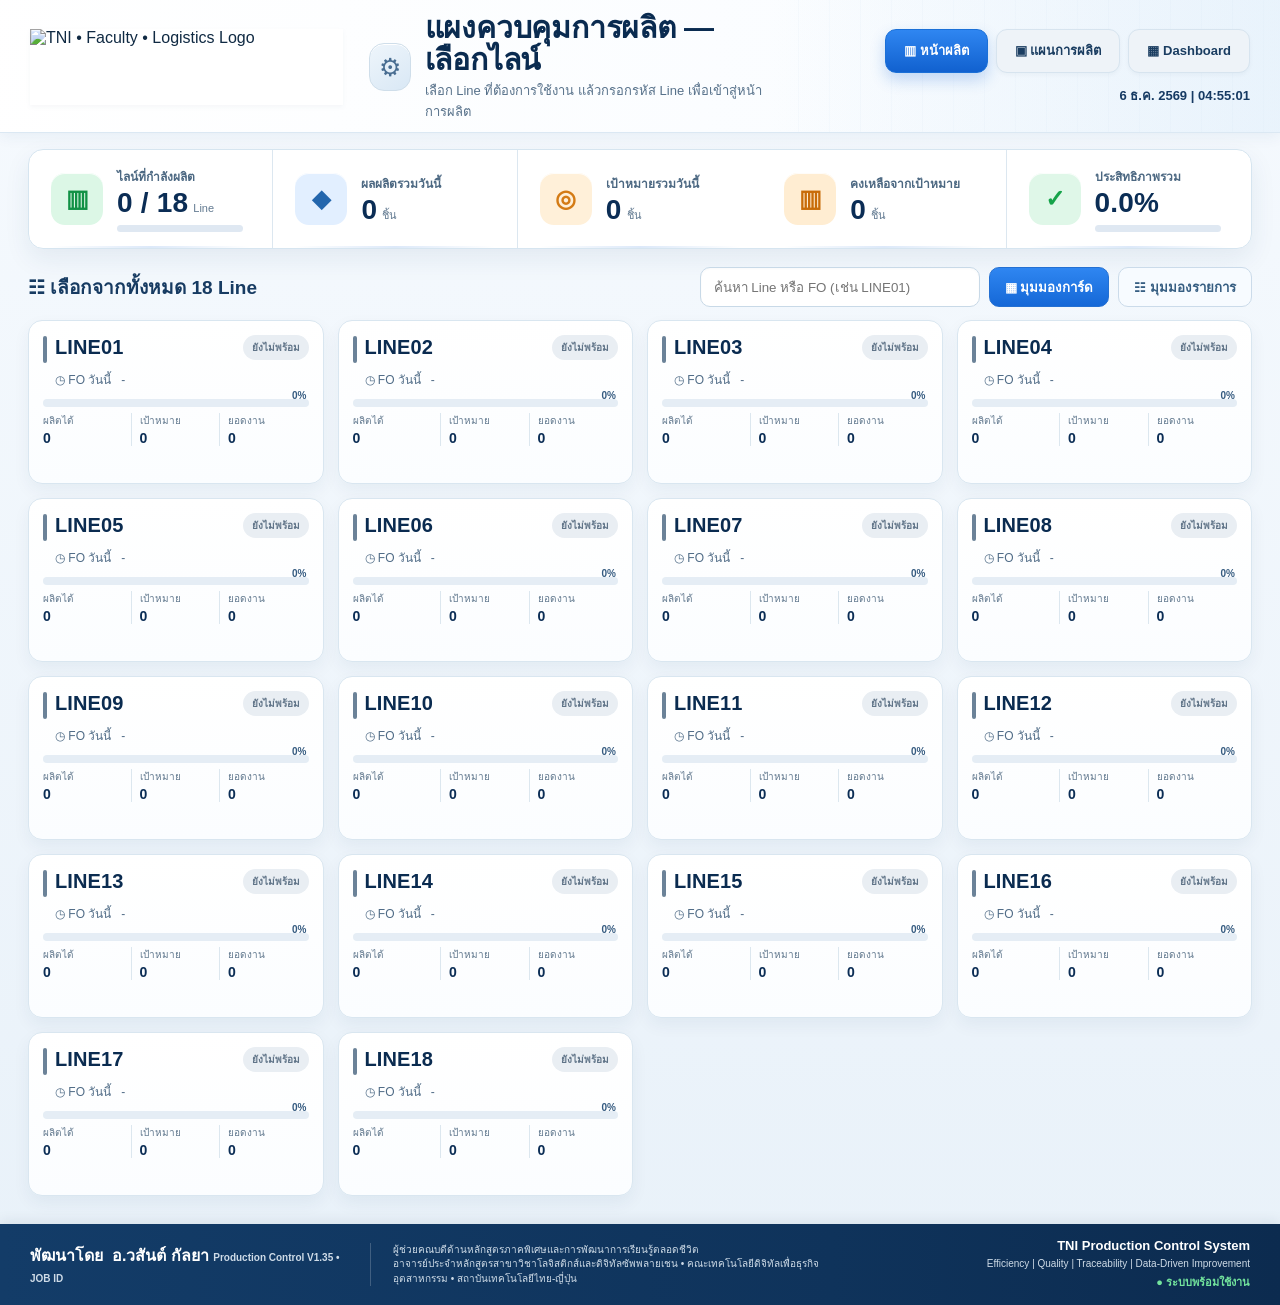
==== index.html @ d3311f85 "Restore full V1.35 and support all Excel formats with master-source logs" ====
<!doctype html>
<html lang="th">
<head>
<meta charset="utf-8">
<meta name="viewport" content="width=device-width,initial-scale=1">
<title>Production Control V1.35 — JOB ID</title>
<style>
:root{
  --bg:#f4f7fb; --card:#fff; --line:#dfe7f1; --text:#162033; --muted:#64748b;
  --blue:#2563eb; --blue2:#eff6ff; --green:#15803d; --green2:#f0fdf4;
  --orange:#c2410c; --orange2:#fff7ed; --red:#dc2626; --break:#fff8ee;
}
*{box-sizing:border-box}
body{margin:0;font-family:Arial,"Noto Sans Thai",sans-serif;background:var(--bg);color:var(--text)}
.topbar{background:#0f172a;color:#fff;padding:14px 22px;display:flex;justify-content:space-between;align-items:center;gap:12px}
.topbar h1{margin:0;font-size:20px}
.demo{font-size:12px;background:#7c2d12;padding:6px 10px;border-radius:999px}
.wrap{max-width:1180px;margin:auto;padding:14px}
.card{background:var(--card);border:1px solid var(--line);border-radius:12px;box-shadow:0 4px 18px rgba(15,23,42,.05);padding:12px;margin-bottom:12px}
.grid{display:grid;grid-template-columns:repeat(5,minmax(130px,1fr));gap:10px 12px}
.field label{display:block;font-size:11px;color:var(--muted);margin-bottom:4px;font-weight:700}
.field input,.field select{width:100%;height:38px;border:1px solid #d7dfeb;border-radius:8px;padding:0 10px;font-size:13px;background:#fff;color:#172033}
.actions{display:flex;gap:8px;align-items:end}
button{border:0;border-radius:8px;padding:10px 14px;font-weight:700;cursor:pointer}
.primary{background:var(--blue);color:#fff}
.secondary{background:#e2e8f0;color:#334155}
.kpis{display:grid;grid-template-columns:repeat(6,1fr);gap:10px}
.kpi{border:1px solid var(--line);border-radius:10px;padding:12px;background:#f8fafc;text-align:center}
.kpi span{display:block;color:var(--muted);font-size:12px}
.kpi b{display:block;font-size:23px;margin-top:5px}
.kpi.finish{background:var(--green2);border-color:#bbf7d0}
.plan-head{display:flex;justify-content:space-between;gap:10px;align-items:center;margin-bottom:10px}
.plan-head h2{margin:0;font-size:17px}
.daybar{display:flex;flex-wrap:wrap;gap:8px;align-items:center;background:#f8fafc;border:1px solid var(--line);border-radius:10px;padding:10px;margin:12px 0 6px}
.daybar strong{min-width:120px}
.ot-group{display:flex;gap:6px;flex-wrap:wrap}
.ot-btn{padding:7px 10px;border:1px solid #cbd5e1;background:white;color:#334155}
.ot-btn.active{background:var(--blue);color:#fff;border-color:var(--blue)}
.day-summary{margin-left:auto;color:#334155;font-size:12px}
.tablewrap{overflow:auto;border:1px solid var(--line);border-radius:10px}
table{width:100%;border-collapse:collapse;min-width:1050px}
th,td{padding:8px 9px;border-bottom:1px solid var(--line);font-size:12px;text-align:center;white-space:nowrap}
th{background:#f8fafc;position:sticky;top:0;z-index:2}
tr.break{background:var(--break);color:#a64b00}
tr.ot.off{opacity:.38}
td.diff.neg{color:var(--red);font-weight:700}
td.date{font-weight:700;color:#1d4ed8}
td.problem{min-width:110px}
.complete{margin-top:12px;padding:12px;border:1px solid #bbf7d0;background:var(--green2);border-radius:10px;font-weight:700;color:#166534}
.note{font-size:12px;color:var(--muted);margin-top:8px}
@media(max-width:1000px){
 .grid{grid-template-columns:repeat(2,1fr)}
 .kpis{grid-template-columns:repeat(2,1fr)}
}
@media(max-width:600px){
 .grid,.kpis{grid-template-columns:1fr}
}

.line-login-screen{
  min-height:100vh;
  display:flex;
  align-items:center;
  justify-content:center;
  padding:24px;
  background:#eef3f9;
}
.line-login-card{
  width:min(460px,100%);
  background:#fff;
  border:1px solid #dfe7f1;
  border-radius:18px;
  box-shadow:0 16px 40px rgba(15,23,42,.10);
  padding:28px;
}
.line-login-card h1{
  margin:0 0 6px;
  font-size:24px;
}
.line-login-card p{
  margin:0 0 20px;
  color:#64748b;
  font-size:13px;
}
.line-login-card label{
  display:block;
  font-size:13px;
  font-weight:800;
  margin-bottom:6px;
}
.line-login-card input{
  width:100%;
  height:52px;
  border:1px solid #cbd5e1;
  border-radius:10px;
  padding:0 14px;
  font-size:18px;
  text-transform:uppercase;
}
.line-login-actions{
  display:flex;
  gap:8px;
  margin-top:14px;
}
.line-error{
  color:#b91c1c;
  font-size:12px;
  min-height:18px;
  margin-top:8px;
}
.line-badge{
  background:#1d4ed8;
  color:#fff;
  font-weight:800;
  border-radius:999px;
  padding:6px 10px;
  font-size:12px;
}
.logout-btn{
  background:#e2e8f0;
  color:#334155;
  padding:7px 10px;
}
.app-hidden{display:none!important}

.line-overview-screen{
  min-height:100vh;
  background:#eef3f9;
  padding:0;
}
.line-overview-header{
  height:64px;
  background:#fff;
  border-bottom:1px solid #dfe7f1;
  display:flex;
  align-items:center;
  justify-content:space-between;
  padding:0 24px;
  position:sticky;
  top:0;
  z-index:10;
}
.line-overview-header h1{
  font-size:20px;
  margin:0;
}
.line-overview-header .sub{
  color:#64748b;
  font-size:12px;
}
.line-overview-wrap{
  max-width:1500px;
  margin:auto;
  padding:24px;
}
.line-grid{
  display:grid;
  grid-template-columns:repeat(6,minmax(180px,1fr));
  gap:18px;
}
.line-card{
  background:#fff;
  border:1px solid #dfe7f1;
  border-radius:16px;
  padding:18px;
  min-height:160px;
  box-shadow:0 8px 22px rgba(15,23,42,.05);
  cursor:pointer;
  transition:.18s ease;
  position:relative;
}
.line-card:hover{
  transform:translateY(-3px);
  box-shadow:0 14px 28px rgba(15,23,42,.10);
  border-color:#93c5fd;
}
.line-card.selected{
  border-color:#2563eb;
  box-shadow:0 0 0 3px rgba(37,99,235,.12);
}
.line-card-head{
  display:flex;
  align-items:center;
  justify-content:space-between;
  gap:8px;
}
.line-card h3{
  margin:0;
  font-size:22px;
  letter-spacing:.3px;
}
.status-pill{
  padding:5px 9px;
  border-radius:999px;
  background:#f1f5f9;
  color:#64748b;
  font-size:11px;
  font-weight:700;
}
.line-card p{
  margin:16px 0 18px;
  color:#64748b;
  font-size:13px;
}
.line-progress{
  height:8px;
  border-radius:999px;
  background:#edf2f7;
  overflow:hidden;
}
.line-progress > span{
  display:block;
  height:100%;
  width:0%;
  background:#2563eb;
}
.line-card-foot{
  display:flex;
  justify-content:space-between;
  gap:12px;
  margin-top:12px;
  color:#475569;
  font-size:12px;
}
.line-select-note{
  margin:0 0 16px;
  color:#475569;
  font-size:13px;
}
.line-login-modal{
  position:fixed;
  inset:0;
  background:rgba(15,23,42,.45);
  display:flex;
  align-items:center;
  justify-content:center;
  padding:20px;
  z-index:50;
}
.line-login-modal.hidden{display:none!important}
.line-login-box{
  width:min(430px,100%);
  background:#fff;
  border-radius:18px;
  box-shadow:0 24px 60px rgba(15,23,42,.24);
  padding:24px;
}
.line-login-box h2{
  margin:0 0 6px;
  font-size:22px;
}
.line-login-box p{
  margin:0 0 16px;
  color:#64748b;
  font-size:13px;
}
.line-login-box input{
  width:100%;
  height:52px;
  border:1px solid #cbd5e1;
  border-radius:10px;
  padding:0 14px;
  font-size:18px;
  text-transform:uppercase;
}
.line-login-modal-actions{
  display:flex;
  gap:8px;
  margin-top:14px;
}
.line-login-modal-actions button{flex:1}
@media(max-width:1200px){
  .line-grid{grid-template-columns:repeat(3,1fr)}
}
@media(max-width:760px){
  .line-grid{grid-template-columns:repeat(2,1fr)}
}
@media(max-width:520px){
  .line-grid{grid-template-columns:1fr}
}


.main-nav{
  display:flex;gap:8px;align-items:center;margin-left:18px
}
.main-nav button{
  background:#e2e8f0;color:#334155;padding:8px 12px
}
.main-nav button.active{
  background:#2563eb;color:#fff
}
.planning-page{
  min-height:100vh;background:#eef3f9
}
.planning-header{
  height:64px;background:#fff;border-bottom:1px solid #dfe7f1;
  display:flex;align-items:center;justify-content:space-between;padding:0 24px;
  position:sticky;top:0;z-index:10
}
.planning-wrap{max-width:1500px;margin:auto;padding:24px}
.plan-card{
  background:#fff;border:1px solid #dfe7f1;border-radius:16px;
  box-shadow:0 8px 22px rgba(15,23,42,.05);padding:18px
}
.plan-toolbar{
  display:flex;justify-content:space-between;gap:10px;align-items:center;flex-wrap:wrap;margin-bottom:12px
}
.plan-table-wrap{overflow:auto;border:1px solid #dfe7f1;border-radius:12px}
.plan-table{width:100%;border-collapse:collapse;min-width:950px}
.plan-table th,.plan-table td{
  border-bottom:1px solid #e2e8f0;padding:9px 10px;font-size:12px;text-align:center
}
.plan-table th{background:#0f172a;color:#fff;position:sticky;top:0}
.plan-table td input{
  width:100%;height:34px;border:1px solid #cbd5e1;border-radius:7px;padding:0 8px;font-size:12px
}
.plan-table td input[readonly]{
  border-color:transparent;background:transparent;text-align:center
}
.plan-actions{
  display:flex;gap:5px;justify-content:center;align-items:center;flex-wrap:wrap
}
.plan-actions button{
  height:28px;border:0;border-radius:7px;padding:0 8px;font-size:11px;font-weight:800;cursor:pointer
}
.plan-actions .edit{background:#dbeafe;color:#1d4ed8}
.plan-actions .insert{background:#dcfce7;color:#166534}
.plan-actions .delete{background:#fee2e2;color:#b91c1c}
.plan-actions button:disabled{opacity:.35;cursor:not-allowed}

.planner-lock{
  display:inline-flex;align-items:center;gap:8px;background:#f8fafc;border:1px solid #dfe7f1;
  border-radius:999px;padding:6px 10px;font-size:12px;font-weight:700;color:#475569
}
.fo-select{
  width:100%;height:54px;border:1px solid #d7dfeb;border-radius:12px;padding:0 14px;font-size:16px;background:#fff
}
.readonly-field{background:#f8fafc!important;color:#475569}


.save-plan-btn{
  background:#15803d;color:#fff;
}
.edit-fo-btn{
  background:#f59e0b;color:#fff;
}
.locked-overlay-note{
  margin-top:10px;
  padding:10px 12px;
  border:1px solid #bbf7d0;
  background:#f0fdf4;
  color:#166534;
  border-radius:10px;
  font-size:12px;
  font-weight:700;
}
button:disabled{
  opacity:.45;
  cursor:not-allowed;
}

.production-input-card{
  background:#fff;border:1px solid #dfe7f1;border-radius:14px;padding:16px;margin-bottom:14px
}
.production-input-head{
  display:flex;justify-content:space-between;gap:10px;align-items:center;flex-wrap:wrap;margin-bottom:12px
}
.prod-status{
  padding:6px 10px;border-radius:999px;font-size:12px;font-weight:800;background:#f1f5f9;color:#475569
}
.prod-buttons{display:grid;grid-template-columns:repeat(3,1fr);gap:12px}
.prod-btn{min-height:78px;font-size:22px;font-weight:900;border-radius:12px;color:#fff}
.prod-ok{background:#16a34a}
.prod-repair{background:#eab308;color:#422006}
.prod-ng{background:#dc2626}
.prod-btn:disabled{opacity:.35;cursor:not-allowed}
.prod-stats{display:grid;grid-template-columns:repeat(9,1fr);gap:10px;margin-top:12px}
.prod-stat{border:1px solid #dfe7f1;border-radius:10px;padding:10px;text-align:center;background:#f8fafc}
.prod-stat span{display:block;font-size:11px;color:#64748b}
.prod-stat b{display:block;font-size:22px;margin-top:4px}
.flash-ok{outline:4px solid rgba(22,163,74,.18)}
.flash-repair{outline:4px solid rgba(234,179,8,.20)}
.flash-ng{outline:4px solid rgba(220,38,38,.18)}
@media(max-width:700px){
  .prod-buttons,.prod-stats{grid-template-columns:1fr}
}

.input-mode-bar{
  display:flex;gap:8px;align-items:center;flex-wrap:wrap;
  margin:12px 0;padding:10px;border:1px solid #dfe7f1;border-radius:10px;background:#f8fafc
}
.mode-btn{
  padding:8px 12px;border:1px solid #cbd5e1;background:#fff;color:#334155
}
.mode-btn.active{background:#2563eb;color:#fff;border-color:#2563eb}
.cooldown-box{
  margin-top:12px;border:1px solid #dfe7f1;border-radius:10px;overflow:hidden;background:#f8fafc
}
.cooldown-head{
  display:flex;justify-content:space-between;gap:8px;padding:8px 10px;font-size:12px;font-weight:700
}
.cooldown-track{height:14px;background:#e5e7eb;overflow:hidden}
.cooldown-fill{height:100%;width:0%;transition:width .08s linear}
.cooldown-fill.ok{background:#16a34a}
.cooldown-fill.repair{background:#eab308}
.cooldown-fill.ng{background:#dc2626}
.keyboard-hint{
  font-size:12px;color:#475569;margin-left:auto
}

.day-kpi-grid{
  display:grid;
  grid-template-columns:repeat(8,1fr);
  gap:8px;
  margin:8px 0 10px;
}
.day-kpi{
  border:1px solid #dfe7f1;
  border-radius:10px;
  padding:9px 8px;
  background:#fff;
  text-align:center;
}
.day-kpi span{
  display:block;
  font-size:10px;
  color:#64748b;
}
.day-kpi b{
  display:block;
  font-size:19px;
  margin-top:3px;
}
.day-kpi.daily{
  background:#eff6ff;
  border-color:#bfdbfe;
}
.day-kpi.cumulative{
  background:#f0fdf4;
  border-color:#bbf7d0;
}
.day-kpi.cumulative span{color:#166534}
.day-kpi.daily span{color:#1d4ed8}
@media(max-width:1100px){
  .day-kpi-grid{grid-template-columns:repeat(4,1fr)}
}
@media(max-width:650px){
  .day-kpi-grid{grid-template-columns:repeat(2,1fr)}
}

.history-panel{
  background:#fff;border:1px solid #dfe7f1;border-radius:14px;padding:16px;margin-top:14px
}
.history-table-wrap{overflow:auto;border:1px solid #dfe7f1;border-radius:10px}
.history-table{width:100%;border-collapse:collapse;min-width:1050px}
.history-table th,.history-table td{
  padding:8px 9px;border-bottom:1px solid #e2e8f0;font-size:11px;text-align:center;white-space:nowrap
}
.history-table th{background:#0f172a;color:#fff}
.day-lock-note{
  display:inline-block;padding:4px 8px;border-radius:999px;background:#f1f5f9;color:#475569;
  font-size:10px;font-weight:800;margin-left:6px
}

/* Compact FO form */
.fo-compact-grid .field.wide{grid-column:span 2}
.fo-compact-grid .field.full{grid-column:1/-1}
.fo-compact-grid .field.narrow{max-width:170px}
.fo-compact-grid .field.medium{max-width:230px}
@media(max-width:1200px){.grid{grid-template-columns:repeat(4,minmax(140px,1fr))}}
@media(max-width:900px){
  .grid{grid-template-columns:repeat(2,minmax(150px,1fr))}
  .fo-compact-grid .field.wide{grid-column:span 2}
}
@media(max-width:600px){
  .grid{grid-template-columns:1fr}
  .fo-compact-grid .field.wide,
  .fo-compact-grid .field.full{grid-column:auto}
  .fo-compact-grid .field.narrow,
  .fo-compact-grid .field.medium{max-width:none}
}

/* V27 Operator Easy View */
.live-today-card{
  background:#fff;
  border:1px solid #dfe7f1;
  border-radius:14px;
  padding:14px;
  margin-bottom:12px;
  box-shadow:0 4px 18px rgba(15,23,42,.05);
}
.live-today-head{
  display:flex;
  align-items:center;
  justify-content:space-between;
  gap:12px;
  flex-wrap:wrap;
  margin-bottom:10px;
}
.live-today-title{
  display:flex;
  align-items:center;
  gap:10px;
  flex-wrap:wrap;
}
.live-today-title h2{
  margin:0;
  font-size:18px;
}
.live-meta{
  display:flex;
  gap:7px;
  flex-wrap:wrap;
}
.live-chip{
  border:1px solid #dbe4ef;
  background:#f8fafc;
  color:#334155;
  border-radius:999px;
  padding:5px 9px;
  font-size:11px;
  font-weight:800;
}
.live-chip.status{
  background:#eff6ff;
  border-color:#bfdbfe;
  color:#1d4ed8;
}
.live-slot-grid{
  display:grid;
  grid-template-columns:repeat(4,1fr);
  gap:8px;
  margin-top:10px;
}
.live-slot{
  border:1px solid #dbe4ef;
  border-radius:10px;
  padding:8px 10px;
  background:#f8fafc;
  text-align:center;
}
.live-slot span{
  display:block;
  color:#64748b;
  font-size:10px;
}
.live-slot b{
  display:block;
  margin-top:3px;
  font-size:17px;
}
.section-label{
  display:flex;
  align-items:center;
  gap:8px;
  margin:2px 0 8px;
  font-size:12px;
  font-weight:800;
  color:#475569;
}
.section-no{
  width:22px;height:22px;border-radius:999px;
  display:inline-flex;align-items:center;justify-content:center;
  background:#0f172a;color:#fff;font-size:11px;
}
.production-input-card .production-input-head .note{
  max-width:1050px;
}
@media(max-width:900px){
  .live-slot-grid{grid-template-columns:repeat(2,1fr)}
}
@media(max-width:560px){
  .live-slot-grid{grid-template-columns:1fr}
}

/* V28 Production Transaction Log */
.input-log-card{
  background:#fff;
  border:1px solid #dfe7f1;
  border-radius:14px;
  padding:14px;
  margin:12px 0;
  box-shadow:0 4px 18px rgba(15,23,42,.05);
}
.input-log-head{
  display:flex;
  align-items:center;
  justify-content:space-between;
  gap:10px;
  flex-wrap:wrap;
  margin-bottom:10px;
}
.input-log-head h2{
  margin:0;
  font-size:17px;
}
.input-log-badge{
  padding:5px 9px;
  border-radius:999px;
  background:#ecfdf5;
  color:#166534;
  border:1px solid #bbf7d0;
  font-size:11px;
  font-weight:800;
}
.input-log-wrap{
  overflow:auto;
  border:1px solid #dfe7f1;
  border-radius:10px;
  max-height:300px;
}
.input-log-table{
  width:100%;
  min-width:1150px;
  border-collapse:collapse;
}
.input-log-table th,
.input-log-table td{
  border-bottom:1px solid #e2e8f0;
  padding:8px 9px;
  font-size:11px;
  text-align:center;
  white-space:nowrap;
}
.input-log-table th{
  position:sticky;
  top:0;
  z-index:2;
  background:#0f172a;
  color:#fff;
}
.input-log-ok{color:#15803d;font-weight:800}
.input-log-repair{color:#a16207;font-weight:800}
.input-log-ng{color:#b91c1c;font-weight:800}
.input-log-source{
  color:#475569;
  font-size:10px;
}

/* V29 Side Transaction Log */
.production-workspace{
  display:grid;
  grid-template-columns:minmax(0,1.7fr) minmax(360px,.9fr);
  gap:12px;
  align-items:start;
  margin-bottom:12px;
}
.production-workspace .production-input-card,
.production-workspace .input-log-card{
  margin:0;
}
.production-workspace .input-log-card{
  position:sticky;
  top:72px;
  max-height:560px;
}
.production-workspace .input-log-wrap{
  max-height:205px; /* แสดงประมาณ 5 รายการล่าสุด แล้วเลื่อนแนวตั้งดูย้อนหลัง */
  overflow-y:auto;
  overflow-x:auto;
}
.production-workspace .input-log-table{
  min-width:760px;
}
.production-workspace .input-log-table th,
.production-workspace .input-log-table td{
  padding:6px 7px;
  font-size:10px;
}
.production-workspace .input-log-head h2{
  font-size:15px;
}
.production-workspace .input-log-head .note{
  font-size:10px;
}
.production-workspace .input-log-badge{
  font-size:9px;
  padding:4px 7px;
}
@media(max-width:1150px){
  .production-workspace{
    grid-template-columns:1fr;
  }
  .production-workspace .input-log-card{
    position:static;
    max-height:none;
  }
  .production-workspace .input-log-wrap{
    max-height:205px;
  }
}

/* V33 Export / Print */
.report-toolbar{
  display:flex;
  align-items:center;
  justify-content:flex-end;
  gap:8px;
  flex-wrap:wrap;
  margin:8px 0 10px;
}
.report-toolbar button{
  padding:8px 12px;
  border-radius:8px;
  font-size:12px;
  font-weight:800;
}
.export-excel{background:#15803d;color:#fff}
.export-csv{background:#0f766e;color:#fff}
.export-print{background:#334155;color:#fff}

@media print{
  body{background:#fff!important}
  .topbar,
  .line-overview-screen,
  .planning-page,
  .report-toolbar,
  .production-input-card,
  .input-log-card,
  .section-label,
  button,
  .demo,
  .note:not(.print-keep){
    display:none!important;
  }
  #appShell{
    display:block!important;
  }
  .wrap{
    max-width:none!important;
    padding:0!important;
  }
  .card,
  .live-today-card,
  .history-panel{
    box-shadow:none!important;
    border:1px solid #cbd5e1!important;
    break-inside:avoid;
  }
  .tablewrap,
  .history-table-wrap{
    overflow:visible!important;
    max-height:none!important;
  }
  table{
    font-size:9px!important;
  }
  th,td{
    padding:4px 5px!important;
  }
}

/* V34 Per-day export controls */
.day-export-toolbar{
  display:flex;
  align-items:center;
  justify-content:flex-end;
  gap:6px;
  flex-wrap:wrap;
  margin:6px 0 8px;
}
.day-export-toolbar button{
  padding:6px 9px;
  border-radius:7px;
  font-size:10px;
  font-weight:800;
}
.day-export-excel{background:#15803d;color:#fff}
.day-export-csv{background:#0f766e;color:#fff}
.day-export-print{background:#334155;color:#fff}
@media print{
  .day-export-toolbar{display:none!important}
}

/* V38 Local-first storage status */
.storage-status-card{
  background:#fff;
  border:1px solid #dfe7f1;
  border-radius:14px;
  padding:12px;
  margin:10px 0 12px;
  box-shadow:0 4px 18px rgba(15,23,42,.05);
}
.storage-status-head{
  display:flex;
  justify-content:space-between;
  align-items:center;
  gap:10px;
  flex-wrap:wrap;
  margin-bottom:10px;
}
.storage-status-head h2{
  margin:0;
  font-size:16px;
}
.storage-grid{
  display:grid;
  grid-template-columns:repeat(3,1fr);
  gap:8px;
}
.storage-box{
  border:1px solid #dbe4ef;
  border-radius:10px;
  padding:10px;
  background:#f8fafc;
}
.storage-box span{
  display:block;
  font-size:10px;
  color:#64748b;
}
.storage-box b{
  display:block;
  margin-top:3px;
  font-size:15px;
}
.storage-ok{background:#f0fdf4;border-color:#bbf7d0}
.storage-wait{background:#fff7ed;border-color:#fed7aa}
.storage-bad{background:#fef2f2;border-color:#fecaca}
.queue-list{
  margin-top:10px;
  max-height:160px;
  overflow:auto;
  border:1px solid #dfe7f1;
  border-radius:8px;
}
.queue-list table{
  width:100%;
  border-collapse:collapse;
  min-width:720px;
}
.queue-list th,.queue-list td{
  padding:6px 7px;
  border-bottom:1px solid #e2e8f0;
  font-size:10px;
  text-align:center;
  white-space:nowrap;
}
.queue-list th{
  background:#0f172a;
  color:#fff;
  position:sticky;
  top:0;
}
.storage-controls{
  display:flex;
  gap:6px;
  flex-wrap:wrap;
  margin-top:8px;
}
.storage-controls button{
  font-size:10px;
  padding:6px 9px;
}
@media(max-width:800px){
  .storage-grid{grid-template-columns:1fr}
}

/* ===== V1.7 SMART FACTORY OVERVIEW ===== */
.line-overview-screen{
  min-height:100vh;
  background:
    radial-gradient(circle at 18% 8%,rgba(37,99,235,.08),transparent 25%),
    linear-gradient(180deg,#f8fbff 0,#edf4fb 30%,#e8f0f8 100%);
  color:#0f2a4d;
}
.line-overview-header{
  min-height:96px;
  height:auto;
  background:rgba(255,255,255,.96);
  border-bottom:1px solid #dce7f2;
  padding:10px 28px;
  box-shadow:0 4px 18px rgba(15,42,77,.06);
  position:sticky;
  top:0;
  z-index:10;
}
.overview-brand{
  display:flex;
  align-items:center;
  gap:20px;
  min-width:0;
}
.overview-logo{
  width:440px;
  max-width:32vw;
  height:70px;
  object-fit:contain;
  object-position:left center;
  background:#fff;
}
.overview-title-row{
  display:flex;
  align-items:center;
  gap:12px;
}
.overview-title-icon{
  width:42px;height:42px;border-radius:12px;
  display:grid;place-items:center;
  background:linear-gradient(135deg,#e8f1fb,#d7e7f7);
  color:#0f3b6d;font-size:24px;
  border:1px solid #cadbeb;
}
.line-overview-header h1{
  font-size:28px;
  color:#0b2d55;
  letter-spacing:.1px;
}
.line-overview-header .sub{
  color:#55708f;
  font-size:13px;
  margin-top:3px;
}
.overview-nav-area{
  display:flex;
  align-items:center;
  gap:12px;
  flex-wrap:wrap;
  justify-content:flex-end;
}
.line-overview-header .main-nav{
  margin-left:0;
}
.line-overview-header .main-nav button{
  border-radius:10px;
  padding:10px 16px;
  font-size:13px;
  box-shadow:none;
}
.line-overview-header .main-nav button.active{
  background:linear-gradient(180deg,#2d7df0,#1160ce);
  box-shadow:0 5px 12px rgba(37,99,235,.22);
}
#overviewClock{
  font-size:13px!important;
  color:#163a63!important;
  white-space:nowrap;
}

.overview-summary{
  max-width:1600px;
  margin:14px auto 0;
  padding:0 26px;
}
.overview-summary-card{
  display:grid;
  grid-template-columns:repeat(5,1fr);
  gap:0;
  background:rgba(255,255,255,.97);
  border:1px solid #d7e6f3;
  border-radius:14px;
  box-shadow:0 8px 24px rgba(19,54,91,.08);
  overflow:hidden;
}
.ov-kpi{
  min-height:90px;
  display:flex;
  align-items:center;
  gap:13px;
  padding:14px 20px;
  border-right:1px solid #dce7f2;
}
.ov-kpi:last-child{border-right:0}
.ov-icon{
  width:48px;height:48px;border-radius:13px;
  display:grid;place-items:center;
  font-size:23px;font-weight:900;
  flex:0 0 auto;
}
.ov-icon.green{background:#dcf8e8;color:#109047}
.ov-icon.blue{background:#e1efff;color:#1c5fa7}
.ov-icon.orange{background:#fff0d9;color:#d97911}
.ov-icon.gold{background:#ffedcf;color:#c96900}
.ov-icon.mint{background:#dff8e8;color:#13a14d}
.ov-kpi small{
  display:block;color:#496782;font-size:12px;font-weight:700;margin-bottom:2px
}
.ov-kpi strong{
  display:inline-block;color:#092b54;font-size:25px;line-height:1
}
.ov-kpi em{
  font-style:normal;color:#637b94;font-size:11px;margin-left:5px
}
.ov-mini-progress{
  height:6px;background:#dfe8f2;border-radius:999px;overflow:hidden;margin-top:8px;width:120px;max-width:100%
}
.ov-mini-progress span{display:block;height:100%;background:#17aa55;border-radius:999px}

.line-overview-wrap{
  max-width:1600px;
  margin:auto;
  padding:18px 26px 14px;
}
.overview-toolbar{
  display:flex;
  justify-content:space-between;
  align-items:center;
  gap:14px;
  margin-bottom:12px;
}
.line-select-note{  margin:0;
  color:#173c65;
  font-size:17px;
  font-weight:900;
}
.overview-tools{
  display:flex;
  align-items:center;
  gap:9px;
  flex-wrap:wrap;
}
.overview-search{
  width:260px;
  height:38px;
  border:1px solid #c8d8e7;
  border-radius:10px;
  background:#fff;
  padding:0 12px;
  color:#163a63;
  outline:none;
}
.overview-search:focus{border-color:#4c93e5;box-shadow:0 0 0 3px rgba(76,147,229,.12)}
.view-btn{
  height:38px;
  border:1px solid #c9d8e7;
  background:#f7fbff;
  color:#345b7f;
  padding:0 14px;
}
.view-btn.active{
  background:linear-gradient(180deg,#2f86f1,#1568d7);
  color:#fff;border-color:#1f70d9
}
.line-grid{
  display:grid;
  grid-template-columns:repeat(6,minmax(180px,1fr));
  gap:14px;
}
.line-card{
  background:rgba(255,255,255,.98);
  border:1px solid #dbe6f0;
  border-radius:13px;
  padding:13px 14px;
  min-height:155px;
  box-shadow:0 6px 18px rgba(15,42,77,.06);
  cursor:pointer;
  transition:.18s ease;
  overflow:hidden;
}
.line-card:hover{
  transform:translateY(-2px);
  box-shadow:0 12px 25px rgba(15,42,77,.12);
  border-color:#8ebbe8;
}
.line-card.selected{
  border-color:#2c7de3;
  box-shadow:0 0 0 3px rgba(44,125,227,.11);
}
.line-card::before{
  content:"";
  position:absolute;
  left:13px;top:14px;
  width:4px;height:25px;border-radius:5px;
  background:#204c78;
}
.line-card.status-running::before{background:#14a34a}
.line-card.status-ready::before{background:#f59e0b}
.line-card.status-paused::before{background:#f59e0b}
.line-card.status-closed::before{background:#64748b}
.line-card-head{padding-left:12px}
.line-card h3{
  font-size:20px;color:#0a2b50;font-weight:900
}
.status-pill{
  padding:5px 9px;
  background:#edf2f7;color:#56708a;
  font-size:10px;font-weight:900
}
.status-pill.running{background:#d9f7e2;color:#12803d}
.status-pill.ready,.status-pill.paused{background:#fff0d7;color:#d07009}
.status-pill.closed{background:#e9eef4;color:#596f84}
.line-card p{
  margin:10px 0 10px 12px;
  color:#526e88;font-size:12px;
  white-space:nowrap;overflow:hidden;text-overflow:ellipsis
}
.line-progress{
  height:8px;
  margin-left:0;
  background:#e4ecf4;
}
.line-progress > span{background:linear-gradient(90deg,#17ae54,#20bd62)}
.line-progress > span.waiting{background:#f0a22d}
.line-card-percent{
  font-size:10px;
  text-align:right;
  color:#496987;
  margin-top:-17px;
  margin-bottom:6px;
  position:relative;
}
.line-card-foot{
  display:grid;
  grid-template-columns:repeat(3,1fr);
  gap:0;
  margin-top:12px;
  color:#526b83;
  font-size:10px;
}
.line-card-foot > span{
  padding:0 7px;
  border-right:1px solid #dce5ee;
}
.line-card-foot > span:first-child{padding-left:0}
.line-card-foot > span:last-child{border-right:0;padding-right:0}
.line-card-foot b{
  display:block;
  color:#0b2d55;
  font-size:14px;
  margin-top:3px;
}

.overview-footer{
  background:linear-gradient(90deg,#123a66,#0f3158);
  color:#fff;
  min-height:72px;
  display:grid;
  grid-template-columns:300px 1fr 360px;
  gap:20px;
  align-items:center;
  padding:12px 28px;
  margin-top:12px;
}
.footer-developer{font-weight:900;font-size:15px}
.footer-developer small,.footer-center,.footer-system small{
  color:#cbd9e7;font-size:10px;line-height:1.45
}
.footer-center{border-left:1px solid rgba(255,255,255,.2);padding-left:22px}
.footer-system{text-align:right}
.footer-system b{display:block;font-size:13px}
.system-ready{color:#77e39f;font-weight:900}

.line-grid.list-view{
  grid-template-columns:1fr;
}
.line-grid.list-view .line-card{
  min-height:90px;
  display:grid;
  grid-template-columns:170px 1fr 280px;
  align-items:center;
  gap:16px;
}
.line-grid.list-view .line-card p{margin:0}
.line-grid.list-view .line-card-foot{margin:0}

@media(max-width:1300px){
  .overview-logo{width:360px}
  .line-grid{grid-template-columns:repeat(4,1fr)}
  .overview-summary-card{grid-template-columns:repeat(3,1fr)}
  .ov-kpi:nth-child(3){border-right:0}
}
@media(max-width:900px){
  .line-overview-header{position:relative;align-items:flex-start;gap:12px;flex-direction:column}
  .overview-logo{width:100%;max-width:430px}
  .overview-summary-card{grid-template-columns:1fr 1fr}
  .line-grid{grid-template-columns:repeat(2,1fr)}
  .overview-footer{grid-template-columns:1fr;text-align:left}
  .footer-center{border-left:0;padding-left:0}
  .footer-system{text-align:left}
}
@media(max-width:560px){
  .line-grid{grid-template-columns:1fr}
  .overview-summary-card{grid-template-columns:1fr}
  .overview-toolbar{align-items:flex-start;flex-direction:column}
  .overview-search{width:100%}
}


/* =========================================================
   V1.11 PREMIUM SMART FACTORY UI
   Visual redesign only — production logic unchanged
   ========================================================= */
:root{
  --sf-navy:#0b2d55;
  --sf-blue:#1568d7;
  --sf-blue2:#2f86f1;
  --sf-green:#1db45a;
  --sf-orange:#f39a21;
  --sf-red:#ed4b4b;
  --sf-slate:#64748b;
  --sf-bg:#edf4fb;
  --sf-border:#d8e5f0;
  --sf-text:#102a43;
  --sf-muted:#60758a;
  --sf-shadow:0 10px 26px rgba(28,67,105,.08);
}

.line-overview-screen{
  min-height:100vh;
  background:
    linear-gradient(180deg,rgba(246,250,254,.96),rgba(232,241,249,.98)),
    radial-gradient(circle at 88% 4%,rgba(67,139,214,.12),transparent 26%);
  color:var(--sf-text);
}

.line-overview-header{
  min-height:112px;
  height:auto;
  padding:12px 30px 10px;
  display:flex;
  align-items:center;
  justify-content:space-between;
  gap:24px;
  background:
    linear-gradient(90deg,rgba(255,255,255,.98) 0%,rgba(251,253,255,.95) 60%,rgba(234,244,253,.95) 100%);
  border-bottom:1px solid #dbe8f3;
  box-shadow:0 4px 14px rgba(21,72,118,.06);
  position:relative;
  overflow:hidden;
}
.line-overview-header::after{
  content:"";
  position:absolute;
  right:0;top:0;bottom:0;width:40%;
  background:
    linear-gradient(90deg,rgba(255,255,255,0),rgba(229,240,249,.3)),
    repeating-linear-gradient(90deg,transparent 0 30px,rgba(43,111,177,.025) 30px 31px);
  pointer-events:none;
}
.overview-brand{position:relative;z-index:1;display:flex;align-items:center;gap:26px;min-width:0}
.overview-logo{
  width:430px;
  max-width:30vw;
  height:76px;
  object-fit:contain;
  object-position:left center;
  filter:drop-shadow(0 2px 2px rgba(15,45,80,.04));
}
.overview-title-row{display:flex;align-items:center;gap:14px}
.overview-title-icon{
  width:48px;height:48px;border-radius:15px;
  display:grid;place-items:center;
  background:linear-gradient(145deg,#eef5fb,#d9e8f5);
  border:1px solid #cfdeea;
  color:#486d91;
  font-size:25px;
  box-shadow:inset 0 1px 0 #fff;
}
.line-overview-header h1{
  margin:0;
  font-size:30px;
  line-height:1.05;
  letter-spacing:-.2px;
  color:#0a2b50;
  font-weight:900;
}
.line-overview-header .sub{margin-top:5px;font-size:13px;color:#57718a}
.overview-nav-area{position:relative;z-index:1;display:flex;align-items:center;gap:12px}
.line-overview-header .main-nav{display:flex;gap:8px}
.line-overview-header .main-nav button{
  min-height:44px;
  padding:0 18px;
  border-radius:11px;
  border:1px solid #d7e4ef;
  background:#eef3f8;
  color:#1a3d61;
  font-weight:900;
  box-shadow:0 2px 4px rgba(20,52,82,.04);
}
.line-overview-header .main-nav button.active{
  color:#fff;
  border-color:#1b70d7;
  background:linear-gradient(180deg,#2f86f1,#1161cf);
  box-shadow:0 7px 15px rgba(24,105,213,.24);
}
#overviewClock{font-size:13px!important;font-weight:800;color:#163a63!important;white-space:nowrap}

.overview-summary{
  max-width:1680px;
  margin:16px auto 0;
  padding:0 28px;
}
.overview-summary-card{
  display:grid;
  grid-template-columns:repeat(5,1fr);
  background:rgba(255,255,255,.97);
  border:1px solid #d6e5f0;
  border-radius:15px;
  overflow:hidden;
  box-shadow:var(--sf-shadow);
}
.ov-kpi{
  min-height:98px;
  padding:16px 22px;
  display:flex;align-items:center;gap:14px;
  border-right:1px solid #dce7f0;
  position:relative;
}
.ov-kpi:last-child{border-right:0}
.ov-kpi::after{
  content:"";
  position:absolute;left:22px;right:22px;bottom:0;height:2px;
  background:linear-gradient(90deg,transparent,rgba(21,104,215,.15),transparent);
}
.ov-icon{
  width:52px;height:52px;border-radius:14px;
  display:grid;place-items:center;
  font-size:24px;font-weight:900;
  flex:0 0 auto;
  box-shadow:inset 0 1px 0 rgba(255,255,255,.85);
}
.ov-icon.green{background:#dcf7e6;color:#119145}
.ov-icon.blue{background:#e2efff;color:#2366ad}
.ov-icon.orange{background:#fff0d9;color:#d47b15}
.ov-icon.gold{background:#ffedd2;color:#c86c09}
.ov-icon.mint{background:#dff7e8;color:#16a34a}
.ov-kpi small{display:block;font-size:12px;color:#4c6882;font-weight:800;margin-bottom:3px}
.ov-kpi strong{font-size:28px;line-height:1;color:#0b2d55;letter-spacing:.2px}
.ov-kpi em{font-style:normal;font-size:11px;color:#617990;margin-left:5px}
.ov-mini-progress{width:126px;max-width:100%;height:7px;background:#dfe8f2;border-radius:99px;margin-top:8px;overflow:hidden}
.ov-mini-progress span{display:block;height:100%;background:linear-gradient(90deg,#1db45a,#2bc36a);border-radius:99px}

.line-overview-wrap{max-width:1680px;margin:auto;padding:18px 28px 14px}
.overview-toolbar{
  display:flex;justify-content:space-between;align-items:center;gap:16px;margin:0 0 13px;
}
.line-select-note{
  margin:0;font-size:19px;font-weight:900;color:#173b62;display:flex;align-items:center;gap:8px
}
.overview-tools{display:flex;align-items:center;gap:9px}
.overview-search{
  width:280px;height:40px;padding:0 13px;
  border:1px solid #c8d9e7;border-radius:10px;background:white;color:#183e63;
  outline:none;box-shadow:inset 0 1px 2px rgba(18,54,87,.03)
}
.overview-search:focus{border-color:#4d95e7;box-shadow:0 0 0 3px rgba(77,149,231,.12)}
.view-btn{
  height:40px;padding:0 15px;border-radius:10px;border:1px solid #cbdbea;
  background:#f7fbff;color:#365e82;font-weight:800
}
.view-btn.active{background:linear-gradient(180deg,#2f86f1,#1568d7);color:#fff;border-color:#2470d2}

.line-grid{
  display:grid;
  grid-template-columns:repeat(6,minmax(180px,1fr));
  gap:14px;
}
.line-card{
  min-height:164px;
  padding:14px 14px 13px;
  background:linear-gradient(180deg,#fff,#fbfdff);
  border:1px solid #d9e6f0;
  border-radius:14px;
  box-shadow:0 7px 17px rgba(17,55,91,.055);
  transition:transform .18s ease, box-shadow .18s ease, border-color .18s ease;
  position:relative;
  overflow:hidden;
}
.line-card:hover{
  transform:translateY(-2px);
  border-color:#92bbe2;
  box-shadow:0 13px 28px rgba(16,57,96,.11);
}
.line-card.selected{border-color:#2b7edc;box-shadow:0 0 0 3px rgba(43,126,220,.11),0 12px 25px rgba(16,57,96,.10)}
.line-card::before{
  content:"";
  position:absolute;left:14px;top:15px;
  width:4px;height:27px;border-radius:6px;background:#264f77;
}
.line-card.status-running::before{background:var(--sf-green)}
.line-card.status-ready::before,.line-card.status-paused::before{background:var(--sf-orange)}
.line-card.status-closed::before{background:#6b8298}
.line-card-head{padding-left:12px;display:flex;align-items:center;justify-content:space-between;gap:8px}
.line-card h3{font-size:20px;margin:0;color:#0a2b50;font-weight:900;letter-spacing:.1px}
.status-pill{
  padding:5px 9px;border-radius:999px;background:#edf2f7;color:#5c7185;
  font-size:10px;font-weight:900;white-space:nowrap
}
.status-pill.running{background:#dcf7e5;color:#12863f}
.status-pill.ready,.status-pill.paused{background:#fff0d8;color:#d47710}
.status-pill.closed{background:#e9eef3;color:#607488}
.line-card p{
  margin:10px 0 10px 12px;
  font-size:12px;color:#506c87;
  white-space:nowrap;overflow:hidden;text-overflow:ellipsis
}
.line-progress{height:8px;border-radius:999px;background:#e5edf5;overflow:hidden;margin:0 0 0 0}
.line-progress>span{display:block;height:100%;border-radius:999px;background:linear-gradient(90deg,#1ab456,#22c363)}
.line-progress>span.waiting{background:linear-gradient(90deg,#f1a126,#ffb947)}
.line-card-percent{
  margin-top:-17px;margin-bottom:8px;padding-right:2px;
  text-align:right;position:relative;font-size:10px;font-weight:900;color:#355b80
}
.line-card-foot{
  display:grid;grid-template-columns:repeat(3,1fr);margin-top:12px;color:#61788e;font-size:10px
}
.line-card-foot>span{padding:0 8px;border-right:1px solid #dce7ef}
.line-card-foot>span:first-child{padding-left:0}
.line-card-foot>span:last-child{padding-right:0;border-right:0}
.line-card-foot b{display:block;margin-top:2px;font-size:14px;color:#0b2d55}

.overview-footer{
  margin-top:14px;
  min-height:78px;
  display:grid;grid-template-columns:320px 1fr 380px;
  align-items:center;gap:20px;padding:14px 30px;
  background:linear-gradient(90deg,#133c68,#0f335b 65%,#0c2b4f);
  color:white;
  box-shadow:0 -3px 12px rgba(10,37,66,.08)
}
.footer-developer{font-size:16px;font-weight:900}
.footer-developer small,.footer-center,.footer-system small{font-size:10px;color:#cedbe7;line-height:1.45}
.footer-center{padding-left:22px;border-left:1px solid rgba(255,255,255,.2)}
.footer-system{text-align:right}
.footer-system b{font-size:13px}
.system-ready{color:#73e49d;font-size:11px;font-weight:900}

.line-grid.list-view{grid-template-columns:1fr}
.line-grid.list-view .line-card{
  min-height:88px;
  display:grid;grid-template-columns:200px 1fr 320px;align-items:center;gap:16px
}
.line-grid.list-view .line-card p{margin:0}
.line-grid.list-view .line-card-foot{margin:0}

@media(max-width:1400px){
  .overview-logo{width:360px}
  .line-grid{grid-template-columns:repeat(4,minmax(190px,1fr))}
}
@media(max-width:1100px){
  .line-overview-header{align-items:flex-start;flex-direction:column}
  .overview-logo{width:420px;max-width:100%}
  .overview-summary-card{grid-template-columns:repeat(2,1fr)}
  .ov-kpi{border-bottom:1px solid #dce7f0}
  .line-grid{grid-template-columns:repeat(3,1fr)}
  .overview-footer{grid-template-columns:1fr}
  .footer-center{border-left:0;padding-left:0}
  .footer-system{text-align:left}
}
@media(max-width:760px){
  .line-grid{grid-template-columns:repeat(2,1fr)}
  .overview-toolbar{align-items:flex-start;flex-direction:column}
  .overview-tools{width:100%;flex-wrap:wrap}
  .overview-search{width:100%}
}
@media(max-width:520px){
  .overview-summary-card,.line-grid{grid-template-columns:1fr}
  .line-overview-header{padding:12px 16px}
  .line-overview-wrap,.overview-summary{padding-left:14px;padding-right:14px}
}


/* V1.14 LOGO FIX */
.overview-logo{
  width:360px !important;
  max-width:28vw !important;
  height:76px !important;
  display:block !important;
  object-fit:contain !important;
  object-position:left center !important;
  background:#fff !important;
}
@media(max-width:1100px){
  .overview-logo{
    width:360px !important;
    max-width:100% !important;
    height:70px !important;
  }
}

</style>
</head>
<body data-master-version="V63" data-baseline="MASTER_CLEAN">

<div id="lineLoginScreen" class="line-overview-screen" aria-hidden="false">
  <div class="line-overview-header">
    <div class="overview-brand">
      <img class="overview-logo" src="/assets/tni_faculty_logistics_logo.png?v=114" alt="TNI • Faculty • Logistics Logo">
      <div>
        <div class="overview-title-row">
          <div class="overview-title-icon">⚙</div>
          <div>
            <h1>แผงควบคุมการผลิต — เลือกไลน์</h1>
            <div class="sub">เลือก Line ที่ต้องการใช้งาน แล้วกรอกรหัส Line เพื่อเข้าสู่หน้าการผลิต</div>
          </div>
        </div>
      </div>
    </div>

    <div class="overview-nav-area">
      <div class="main-nav">
        <button class="active">▥ หน้าผลิต</button>
        <button id="goPlanningBtn">▣ แผนการผลิต</button>
      </div>
      <div id="overviewClock"></div>
    </div>
  </div>

  <div class="overview-summary">
    <div class="overview-summary-card">
      <div class="ov-kpi">
        <div class="ov-icon green">▥</div>
        <div>
          <small>ไลน์ที่กำลังผลิต</small>
          <strong id="ovRunningLines">0 / 18</strong><em>Line</em>
          <div class="ov-mini-progress"><span id="ovRunningBar" style="width:0%"></span></div>
        </div>
      </div>
      <div class="ov-kpi">
        <div class="ov-icon blue">◆</div>
        <div>
          <small>ผลผลิตรวมวันนี้</small>
          <strong id="ovProductionToday">0</strong><em>ชิ้น</em>
        </div>
      </div>
      <div class="ov-kpi">
        <div class="ov-icon orange">◎</div>
        <div>
          <small>เป้าหมายรวมวันนี้</small>
          <strong id="ovTargetToday">0</strong><em>ชิ้น</em>
        </div>
      </div>
      <div class="ov-kpi">
        <div class="ov-icon gold">▥</div>
        <div>
          <small>คงเหลือจากเป้าหมาย</small>
          <strong id="ovRemainingToday">0</strong><em>ชิ้น</em>
        </div>
      </div>
      <div class="ov-kpi">
        <div class="ov-icon mint">✓</div>
        <div>
          <small>ประสิทธิภาพรวม</small>
          <strong id="ovEfficiency">0.0%</strong>
          <div class="ov-mini-progress"><span id="ovEfficiencyBar" style="width:0%"></span></div>
        </div>
      </div>
    </div>
  </div>

  <div class="line-overview-wrap">
    <div class="overview-toolbar">
      <div class="line-select-note">☷ เลือกจากทั้งหมด 18 Line</div>
      <div class="overview-tools">
        <input id="overviewSearch" class="overview-search" placeholder="ค้นหา Line หรือ FO (เช่น LINE01)">
        <button id="overviewGridBtn" class="view-btn active">▦ มุมมองการ์ด</button>
        <button id="overviewListBtn" class="view-btn">☷ มุมมองรายการ</button>
      </div>
    </div>
    <div id="lineGrid" class="line-grid"></div>
  </div>

  <div class="overview-footer">
    <div class="footer-developer">
      พัฒนาโดย&nbsp; อ.วสันต์ กัลยา
      <small>Production Control V1.35 • JOB ID</small>
    </div>
    <div class="footer-center">
      ผู้ช่วยคณบดีด้านหลักสูตรภาคพิเศษและการพัฒนาการเรียนรู้ตลอดชีวิต<br>
      อาจารย์ประจำหลักสูตรสาขาวิชาโลจิสติกส์และดิจิทัลซัพพลายเชน • คณะเทคโนโลยีดิจิทัลเพื่อธุรกิจอุตสาหกรรม • สถาบันเทคโนโลยีไทย-ญี่ปุ่น
    </div>
    <div class="footer-system">
      <b>TNI Production Control System</b>
      <small>Efficiency | Quality | Traceability | Data-Driven Improvement</small><br>
      <span class="system-ready">● ระบบพร้อมใช้งาน</span>
    </div>
  </div>
</div>

<div id="lineLoginModal" class="line-login-modal hidden" aria-hidden="true">
  <div class="line-login-box">
    <h2 id="modalLineTitle">เข้าสู่ Line</h2>
    <p id="modalLineText">กรอกรหัสของ Line ที่เลือก</p>

    <label style="display:block;font-size:12px;font-weight:800;margin-bottom:6px">รหัส Line</label>
    <input id="lineCodeInput" autocomplete="off" placeholder="เช่น LINE01" maxlength="6">

    <div id="lineLoginError" class="line-error"></div>

    <div class="line-login-modal-actions">
      <button id="cancelLineLoginBtn" class="secondary">ยกเลิก</button>
      <button id="lineLoginBtn" class="primary">เข้าสู่ Line</button>
    </div>
  </div>
</div>


<div id="planningPage" class="planning-page app-hidden" aria-hidden="true">
  <div class="planning-header">
    <div style="display:flex;align-items:center;gap:14px;flex-wrap:wrap">
      <div>
        <h1 style="margin:0;font-size:20px">แผนการผลิตสินค้า</h1>
        <div class="sub">ทุกคนเปิดดูแผนได้ • การเพิ่มหรือแก้ไขแผนต้องใช้รหัส</div>
      </div>
      <div class="main-nav">
        <button id="goProductionFromPlan">หน้าผลิต</button>
        <button class="active">แผนการผลิต</button>
      </div>
    </div>
    <div id="plannerModeBadge" class="planner-lock">โหมดดูอย่างเดียว</div>
  </div>
  <div class="planning-wrap">
    <div class="plan-card">
      <div class="plan-toolbar">
        <div>
          <b>Production Plan Master</b>
          <div class="note">ข้อมูลนี้ใช้เป็น Master สำหรับดึงงานย่อยไปยังหน้าผลิต • 1 แถว = 1 Production Job • ระบบใช้ JOB ID แยก Size / Line ไม่ให้ชนกัน</div>
        </div>
        <div style="display:flex;gap:8px;flex-wrap:wrap">
          <button id="importPlanExcelBtn" class="export-excel">โหลดแผนจาก Excel 🔒</button>
          <button id="downloadPlanTemplateBtn" class="secondary">ดาวน์โหลด Template Excel</button>
          <button id="unlockPlannerBtn" class="primary">เพิ่ม / แก้ไขแผน 🔒</button>
          <button id="addPlanRowBtn" class="secondary app-hidden">+ เพิ่มแถว</button>
          <button id="lockPlannerBtn" class="secondary app-hidden">ล็อกการแก้ไข</button>
          <input id="planExcelFileInput" type="file" accept=".xlsx,.xls,.xlsm,.xlsb,.xlt,.xltx,.xltm,.xml,.csv,.ods,.fods,.txt,.prn,.dif,.slk,.sylk,.dbf,.wk1,.wk3,.wk4,.wks,.123,application/vnd.ms-excel,application/vnd.openxmlformats-officedocument.spreadsheetml.sheet,application/vnd.ms-excel.sheet.macroEnabled.12,application/vnd.ms-excel.sheet.binary.macroEnabled.12,text/csv,application/xml,text/xml" class="app-hidden">
        </div>
      </div>
      
<div style="margin:12px 0;padding:10px;border:1px solid #dfe7f1;border-radius:10px;background:#f8fafc">
  <b>JOB Assignment Control</b>
  <div class="note">ระบบล็อกที่ระดับ <b>JOB ID</b> ไม่ใช่ Master FO ดังนั้น Master FO เดียวกันสามารถมีหลาย Size / หลาย Line ได้ โดยงานย่อยแต่ละ JOB ID จะไม่ถูกเปิดซ้ำจนกว่าจะ CLOSED</div>
</div>

<div id="planImportStatus" class="note" style="margin:8px 0;padding:8px 10px;border:1px solid #dfe7f1;border-radius:8px;background:#f8fafc">
  โหลดแผนจาก Excel: JOB ID / Master FO / Production FO / Style Name / สี / Process / Size / Line / Job Qty / SAM / Eff / Master Order Qty
</div>
<div style="margin:8px 0 6px;font-size:12px;font-weight:800;color:#173f68">
  หัวตาราง: JOB ID → Master FO → Production FO → Style → สี → Process → Size → Line → Job Qty → SAM → Eff → Master Order Qty → จัดการ
</div>
<div class="plan-table-wrap">
        <table class="plan-table">
          <thead>
            <tr>
              <th style="min-width:220px">JOB ID</th>
              <th style="width:170px">Master FO</th>
              <th style="width:180px">Production FO</th>
              <th style="min-width:200px">Style Name</th>
              <th style="width:130px">สี</th>
              <th style="width:120px">Process</th>
              <th style="width:110px">Size</th>
              <th style="width:70px">Line</th>
              <th style="width:110px">Job Qty</th>
              <th style="width:100px">SAM</th>
              <th style="width:90px">Eff</th>
              <th style="width:140px">Master Order Qty</th>
              <th style="width:220px">จัดการ</th>
            </tr>
          </thead>
          <tbody id="planTableBody"></tbody>
        </table>
      </div>
    </div>
  </div>
</div>




<div id="closeFoPinModal" class="line-login-modal hidden" aria-hidden="true">
  <div class="line-login-box">
    <h2>หัวหน้า Line อนุมัติปิด FO</h2>
    <p>ใช้เฉพาะกรณีต้องปิด FO ก่อนผลิตครบ เช่น มีคำสั่งหยุดการผลิต</p>

    <label style="display:block;font-size:12px;font-weight:800;margin-bottom:6px">รหัสหัวหน้า Line</label>
    <input id="closeFoPinInput" type="password" autocomplete="off" placeholder="รหัส 12345">

    <label style="display:block;font-size:12px;font-weight:800;margin:12px 0 6px">เหตุผลที่ปิด FO</label>
    <input id="closeFoReasonInput" type="text" autocomplete="off" placeholder="เช่น คำสั่งหยุดการผลิต">

    <div id="closeFoPinError" class="line-error"></div>

    <div class="line-login-modal-actions">
      <button id="closeFoPinCancel" class="secondary">ยกเลิก</button>
      <button id="closeFoPinConfirm" class="primary">ยืนยันปิด FO</button>
    </div>
  </div>
</div>

<div id="addQtyPinModal" class="line-login-modal hidden" aria-hidden="true">
  <div class="line-login-box">
    <h2>เพิ่มยอดงาน</h2>
    <p>ยอดผลิตถึง Cutting Qty แล้ว กรุณาใส่รหัส 12345 และกำหนดยอด Cutting Qty ใหม่</p>

    <label style="display:block;font-size:12px;font-weight:800;margin-bottom:6px">รหัสอนุมัติ</label>
    <input id="addQtyPinInput" type="password" autocomplete="off" placeholder="รหัส 12345">

    <label style="display:block;font-size:12px;font-weight:800;margin:12px 0 6px">Cutting Qty ใหม่</label>
    <input id="addQtyValueInput" type="number" min="1" placeholder="ต้องมากกว่ายอดเดิม">

    <div id="addQtyError" class="line-error"></div>

    <div class="line-login-modal-actions">
      <button id="addQtyCancel" class="secondary">ยกเลิก</button>
      <button id="addQtyConfirm" class="primary">ยืนยันเพิ่มยอด</button>
    </div>
  </div>
</div>

<div id="foEditPinModal" class="line-login-modal hidden" aria-hidden="true">
  <div class="line-login-box">
    <h2>ยืนยันสิทธิ์แก้ไข FO</h2>
    <p>FO นี้ถูกบันทึกแผนแล้ว กรุณาใส่รหัสเพื่อปลดล็อกการแก้ไข</p>
    <label style="display:block;font-size:12px;font-weight:800;margin-bottom:6px">รหัสแก้ไข FO</label>
    <input id="foEditPinInput" type="password" autocomplete="off" placeholder="รหัส 12345">
    <div id="foEditPinError" class="line-error"></div>
    <div class="line-login-modal-actions">
      <button id="foEditPinCancel" class="secondary">ยกเลิก</button>
      <button id="foEditPinConfirm" class="primary">ยืนยัน</button>
    </div>
  </div>
</div>


<div id="plannerImportPinModal" class="line-login-modal hidden" aria-hidden="true">
  <div class="line-login-box">
    <h2>ยืนยันสิทธิ์โหลดแผนจาก Excel</h2>
    <p>เฉพาะฝ่ายวางแผน กรุณาใส่รหัสก่อนเลือกไฟล์ Excel</p>

    <label style="display:block;font-size:12px;font-weight:800;margin-bottom:6px">Planner PIN</label>
    <input id="plannerImportPinInput" type="password" autocomplete="off" placeholder="รหัส 12345">

    <div id="plannerImportPinError" class="line-error"></div>

    <div class="line-login-modal-actions">
      <button id="plannerImportPinCancel" class="secondary">ยกเลิก</button>
      <button id="plannerImportPinConfirm" class="primary">ยืนยันและเลือกไฟล์</button>
    </div>
  </div>
</div>

<div id="plannerPinModal" class="line-login-modal hidden" aria-hidden="true">
  <div class="line-login-box">
    <h2>ยืนยันสิทธิ์แก้ไขแผน</h2>
    <p>กรอกรหัสฝ่ายวางแผนเพื่อเพิ่มหรือแก้ไข Production Plan Master</p>
    <label style="display:block;font-size:12px;font-weight:800;margin-bottom:6px">Planner PIN</label>
    <input id="plannerPinInput" type="password" autocomplete="off" placeholder="รหัสฝ่ายวางแผน">
    <div id="plannerPinError" class="line-error"></div>
    <div class="line-login-modal-actions">
      <button id="plannerPinCancel" class="secondary">ยกเลิก</button>
      <button id="plannerPinConfirm" class="primary">ยืนยัน</button>
    </div>
  </div>
</div>

<div id="appShell" class="app-hidden" aria-hidden="true">
<div class="topbar">
  <div style="display:flex;align-items:center;gap:10px;flex-wrap:wrap">
    <h1 style="margin:0">Production Planning</h1>
    <span id="currentLineBadge" class="line-badge">LINE--</span><span class="live-chip" id="lineStorageBadge">ข้อมูลแยกตาม Line</span>
  </div>
  <div style="display:flex;align-items:center;gap:8px">
    <div class="demo">SERVER V1.34 • IMPORT ALL AS TEXT</div>
    <button id="logoutLineBtn" class="logout-btn">ออกจาก Line</button>
  </div>
</div>

<div class="wrap">
  <div class="note" style="margin:0 0 10px">เข้าสู่ระบบแล้ว: แสดงเฉพาะ Line ที่เลือกและยืนยันรหัสแล้ว</div>
  
<div class="card">
  <div style="margin-bottom:8px">
    <h2 style="margin:0 0 2px;font-size:18px">ตั้งค่าหัวงาน (FO) — <span id="foLineName">Line ปัจจุบัน</span></h2>
    <div class="note" style="font-size:11px">เลือก JOB ID จาก Production Plan Master แล้วระบบจะดึง Master FO, Production FO, Size, Line, Job Qty, Style, Color, SAM และ Eff ให้อัตโนมัติ • ข้อมูล Production / Log / History แยกเก็บตาม Line โดยไม่ปะปนกัน เพื่อลดความผิดพลาดจากการคีย์ซ้ำ • Cutting Qty ใช้เป็นยอดสั่งผลิตจริง • Target/Hr คำนวณใหม่จากค่า SAM ทุกครั้ง แล้วปัดเฉพาะผลลัพธ์สุดท้าย: ต่ำกว่า .50 ปัดลง และตั้งแต่ .50 ปัดขึ้น</div>
  </div>

  <div class="grid fo-compact-grid">
    <div class="field narrow">
      <label>Line</label>
      <input id="lineField" value="" readonly>
    </div>

    <div class="field wide">
      <label>JOB ID</label>
      <input id="jobIdField" class="readonly-field" value="" readonly placeholder="ดึงจาก Production Plan">
    </div>

    <div class="field wide">
      <label>Master FO</label>
      <input id="masterFoField" class="readonly-field" value="" readonly>
    </div>

    <div class="field wide">
      <label>Production FO</label>
      <input id="productionFoField" class="readonly-field" value="" readonly>
    </div>

    <div class="field wide">
      <label>Production Job</label>
      <select id="foSelect" class="fo-select"><option value="">-- เลือก JOB ID จากแผนการผลิต --</option></select><input id="fo" type="hidden" value="">
      <div id="foAssignmentMsg" class="note" style="margin-top:6px"></div>
    </div>

    <div class="field medium">
      <label>Size</label>
      <input id="sizeField" class="readonly-field" value="" readonly>
    </div>

    <div class="field medium">
      <label>Process</label>
      <input id="processField" class="readonly-field" value="" readonly>
    </div>

    <div class="field narrow">
      <label>Job Qty</label>
      <input id="jobQtyField" class="readonly-field" type="number" min="0" value="" readonly>
    </div>

    <div class="field wide">
      <label>Style Name</label>
      <input id="style" class="readonly-field" value="" readonly>
    </div>

    <div class="field medium">
      <label>Color</label>
      <input id="color" class="readonly-field" value="" readonly>
    </div>

    <div class="field narrow">
      <label>Master Order Qty</label>
      <input id="orderQty" class="readonly-field" type="number" min="0" value="" readonly>
    </div>

    <div class="field narrow">
      <label>Production Qty (Job Qty)</label>
      <input id="qty" type="number" min="1" value="500">
    </div>

    <div class="field narrow">
      <label>Previous Cumulative</label>
      <input id="previousCum" type="number" min="0" value="0">
    </div>

    <div class="field narrow">
      <label>SAM (Min.Sec/Pc)</label>
      <input id="sam" class="readonly-field" value="" readonly placeholder="ดึงจากแผนการผลิต">
      <div id="samCalcNote" class="note" style="margin-top:4px;font-size:10px"></div>
    </div>

    <div class="field narrow">
      <label>Manpower</label>
      <input id="manpower" type="number" min="1" value="15">
    </div>

    <div class="field narrow">
      <label>Eff (%)</label>
      <input id="eff" type="number" min="0" max="100" step="0.01"
             value="40" placeholder="เช่น 40">
    </div>

    <div class="field narrow">
      <label>เป้าหมายผลิต/ชั่วโมง (Target/Hr)</label>
      <input id="targetHrCalc" class="readonly-field" value="0" readonly>
      <div class="note" style="margin-top:4px;font-size:10px">
        (Manpower × 60 ÷ SAM) × Eff
      </div>
    </div>

    <div class="field narrow">
      <label>Production Date</label>
      <input id="start" type="date">
    </div>

    <div class="field narrow">
      <label>เวลาเริ่มผลิต (Start Time)</label>
      <select id="startTime">
        <option value="08:00" selected>08:00</option>
        <option value="09:00">09:00</option>
        <option value="10:00">10:00</option>
        <option value="11:00">11:00</option>
        <option value="13:00">13:00</option>
        <option value="14:00">14:00</option>
        <option value="15:00">15:00</option>
        <option value="16:00">16:00</option>
        <option value="17:30">17:30</option>
        <option value="18:30">18:30</option>
        <option value="19:30">19:30</option>
      </select>
      <div class="note" style="margin-top:4px;font-size:10px">
        ใช้กำหนดช่วงเวลาเริ่มผลิตของวันแรกในตาราง วันถัดไปเริ่มตามตารางบริษัท
      </div>
    </div>

    <div class="field wide">
      <label>ตารางบริษัท</label>
      <input value="วันแรกเริ่มตาม Start Time / วันถัดไปเริ่ม 08:00 / พัก 12:00-13:00 / 17:00-17:30 / OT 17:30-20:30" readonly>
    </div>
  </div>

  <div style="margin-top:10px;display:flex;gap:6px;flex-wrap:wrap">
    <button class="primary" id="calcBtn">คำนวณแผนการผลิต</button>
    <button class="secondary" id="resetBtn">รีเซ็ต OT</button>
    <button class="save-plan-btn" id="saveFoPlanBtn">บันทึกแผน</button>
    <button class="edit-fo-btn app-hidden" id="editFoPlanBtn">แก้ไข FO 🔒</button>
  </div>
  <div id="foPlanLockNote" class="locked-overlay-note app-hidden">
    แผน FO นี้ถูกบันทึกและล็อกแล้ว หากต้องการแก้ไขให้กด “แก้ไข FO” และใส่รหัส 12345
  </div>
</div>


  <div class="section-label"><span class="section-no">0</span>ข้อมูลแผน FO</div>
  <div class="card">
    <div class="kpis">
      <div class="kpi"><span>เป้าหมายผลิต/ชั่วโมง</span><b id="kTargetHr">-</b></div>
      <div class="kpi"><span>ยอดที่ต้องผลิต</span><b id="kQty">-</b></div>
      <div class="kpi"><span>วันผลิตตามแผน</span><b id="kDays">-</b></div>
      <div class="kpi"><span>ชั่วโมงปกติรวม</span><b id="kRegular">-</b></div>
      <div class="kpi"><span>OT รวม</span><b id="kOt">-</b></div>
      <div class="kpi finish"><span>คาดว่าจบ FO</span><b id="kFinish">-</b></div>
    </div>
  </div>

  

<div class="section-label"><span class="section-no">1</span>สถานการณ์การผลิตวันนี้</div>
<div class="live-today-card" id="liveTodayCard">
  <div class="live-today-head">
    <div class="live-today-title">
      <h2>Live Production Today</h2>
      <div class="live-meta">
        <span class="live-chip" id="liveDate">วันที่ -</span>
        <span class="live-chip" id="liveLine">LINE--</span>
        <span class="live-chip" id="liveFo">FO -</span>
        <span class="live-chip status" id="liveStatus">READY</span>
      </div>
    </div>
    <div class="note">ดูสถานะวันนี้ได้ทันทีโดยไม่ต้องเลื่อนลงหาตาราง</div>
  </div>

  <div class="prod-stats">
    <div class="prod-stat"><span id="dailyTargetLabel">Target วันนี้</span><b id="dailyTargetTotal">0</b></div>
    <div class="prod-stat"><span id="dailyProductionLabel">ผลิตวันนี้ (OK+NG)</span><b id="dailyProductionTotal">0</b></div>
    <div class="prod-stat"><span>Achievement วันนี้</span><b id="dailyAchievement">0.0%</b></div>
    <div class="prod-stat"><span>OK</span><b id="okTotal">0</b></div>
    <div class="prod-stat"><span>Repair</span><b id="repairTotal">0</b></div>
    <div class="prod-stat"><span>NG</span><b id="ngTotal">0</b></div>
    <div class="prod-stat"><span>เป้าหมายที่ต้องผลิต (อ้างอิงยอดตัด)</span><b id="cuttingTargetTotal">0</b></div>
    <div class="prod-stat"><span>งานดีสะสม</span><b id="foCumulativeTotal">0</b></div>
    <div class="prod-stat"><span>ยอดงานที่ต้องผลิต</span><b id="remainingTotal">0</b></div>
  </div>

  <div class="live-slot-grid">
    <div class="live-slot"><span>ช่วงเวลาปัจจุบัน</span><b id="liveSlot">-</b></div>
    <div class="live-slot"><span>Target ชั่วโมงนี้</span><b id="liveSlotTarget">0</b></div>
    <div class="live-slot"><span>ผลิตชั่วโมงนี้ (OK+NG)</span><b id="liveSlotActual">0</b></div>
    <div class="live-slot"><span>Diff ชั่วโมงนี้</span><b id="liveSlotDiff">0</b></div>
  </div>
</div>


<div class="section-label"><span class="section-no">2</span>ป้อนผลการผลิต + Log ล่าสุด</div>
<div class="production-workspace">

<div class="production-input-card" id="productionInputCard">
  <div class="production-input-head">
    <div>
      <h2 style="margin:0;font-size:18px">Production Input</h2>
      <div class="note">
        OK และ NG ใช้เป็นยอดการผลิต • ยอดงานที่ต้องผลิต = ยอดตัด - ชิ้นงานที่ผลิตได้สะสม (OK+NG) • FO ปิดได้ 2 กรณี: งานดีครบ Cutting Qty ระบบปิดอัตโนมัติ หรือหัวหน้า Line ปิดก่อนครบด้วยรหัส 12345 และระบุเหตุผล • หากยังไม่ปิด FO ระบบยกยอดไปวันถัดไปอัตโนมัติ • FO เดียวกันไม่สามารถเปิดผลิตพร้อมกันหลาย Line ได้ • Repair บันทึกเพื่อวิเคราะห์ประสิทธิภาพเท่านั้น
        และไม่นำไปรวม Target, Actual Cum, Diff, %, Remaining หรือยอดจบ FO
        • ต้องบันทึกแผน FO ก่อนจึงเริ่มผลิตได้
      </div>
    </div>
    <div id="prodStatus" class="prod-status">READY</div>
  </div>

  <div class="input-mode-bar">
    <b>รูปแบบการป้อนข้อมูล:</b>
    <button id="buttonModeBtn" class="mode-btn active">โหมดปุ่มหน้าจอ</button>
    <button id="keyboardModeBtn" class="mode-btn">โหมดคีย์บอร์ด 1 / 2 / 3</button>
    <span class="keyboard-hint" id="keyboardHint">ปุ่มหน้าจอหน่วง 10 วินาที</span>
  </div>

  <div style="display:flex;gap:8px;flex-wrap:wrap;margin-bottom:12px">
    <button id="startProdBtn" class="primary">เริ่มผลิต</button>
    <button id="pauseProdBtn" class="secondary" disabled>พักงาน</button>
    <button id="resumeProdBtn" class="secondary" disabled>ทำงานต่อ</button>
    <button id="closeProdBtn" class="secondary" disabled>ปิด FO 🔒 (หัวหน้า)</button>
    <button id="newFoBtn" class="primary app-hidden">เริ่ม FO ใหม่</button>
    <button id="addQtyBtn" class="edit-fo-btn app-hidden">เพิ่มยอดงาน 🔒</button>
  </div>

  <div class="prod-buttons">
    <button id="okBtn" class="prod-btn prod-ok" disabled>OK +1</button>
    <button id="repairBtn" class="prod-btn prod-repair" disabled>REPAIR +1</button>
    <button id="ngBtn" class="prod-btn prod-ng" disabled>NG +1</button>
  </div>


  <div id="cooldownBox" class="cooldown-box">
    <div class="cooldown-head">
      <span id="cooldownText">พร้อมบันทึก</span>
      <span id="cooldownSeconds"></span>
    </div>
    <div class="cooldown-track">
      <div id="cooldownFill" class="cooldown-fill"></div>
    </div>
  </div>

</div>



<div class="input-log-card">
  <div class="input-log-head">
    <div>
      <h2>Log ล่าสุด (เลื่อนดูย้อนหลังได้)</h2>
      <div class="note">แสดง 5 รายการล่าสุด • JOB ID ถูกบันทึกทุก Transaction เพื่อแยกงาน Size / Line อย่างถูกต้อง</div>
    </div>
    <div style="display:flex;gap:6px;align-items:center;flex-wrap:wrap;justify-content:flex-end">
      <div class="input-log-badge" id="inputLogBadge">0 รายการ • Excel Master → OneDrive</div>
      <button id="exportLogExcelBtn" class="day-export-excel">Excel Log</button>
      <button id="exportLogCsvBtn" class="day-export-csv">CSV Log</button>
      <button id="printLogBtn" class="day-export-print">พิมพ์ Log</button>
    </div>
  </div>

  <div class="input-log-wrap">
    <table class="input-log-table">
      <thead>
        <tr>
          <th>ลำดับ</th>
          <th>Date Time</th>
          <th>Production Date</th>
          <th>Line</th>
          <th>FO</th>
          <th>Style</th>
          <th>Color</th>
          <th>Time Slot</th>
          <th>Type</th>
          <th>Qty</th>
          <th>Source</th>
          <th>Event ID</th>
          <th>JOB ID</th>
        </tr>
      </thead>
      <tbody id="inputLogBody">
        <tr><td colspan="13">ยังไม่มีการบันทึกข้อมูล</td></tr>
      </tbody>
    </table>
  </div>
</div>


</div>

<div class="report-toolbar">
  <button id="exportExcelBtn" class="export-excel">ดาวน์โหลด Excel</button>
  <button id="exportCsvBtn" class="export-csv">ดาวน์โหลด CSV</button>
  <button id="printReportBtn" class="export-print">สั่งพิมพ์ / PDF</button>
</div>
<div class="section-label"><span class="section-no">3</span>สถานะการบันทึก Local / Excel / OneDrive</div>
<div class="storage-status-card">
  <div class="storage-status-head">
    <div>
      <h2>Local-First Storage</h2>
      <div class="note">Server บันทึก Event ลง Local Queue ที่เครื่องแม่ก่อน → Excel Master ของ Line → OneDrive Mirror • Excel เปิดค้างหรือเน็ตหลุด หน้างานยังบันทึกต่อได้</div>
    </div>
    <div class="storage-controls">
      <span class="input-log-badge" id="serverModeBadge">SERVER MODE • Local First</span>
    </div>
  </div>

  <div class="storage-grid">
    <div id="localQueueBox" class="storage-box storage-ok">
      <span>Local Queue</span>
      <b id="localQueueStatus">SAVED • 0 pending</b>
    </div>
    <div id="excelMasterBox" class="storage-box storage-ok">
      <span>Excel Master</span>
      <b id="excelMasterStatus">READY</b>
    </div>
    <div id="oneDriveBox" class="storage-box storage-ok">
      <span>OneDrive Mirror</span>
      <b id="oneDriveStatus">SYNCED</b>
    </div>
  </div>

  <div class="queue-list">
    <table>
      <thead>
        <tr>
          <th>Event ID</th>
          <th>Line</th>
          <th>FO</th>
          <th>Type</th>
          <th>Qty</th>
          <th>Queue</th>
          <th>Excel</th>
          <th>OneDrive</th>
        </tr>
      </thead>
      <tbody id="pendingQueueBody">
        <tr><td colspan="8">ไม่มีรายการค้าง</td></tr>
      </tbody>
    </table>
  </div>
</div>

<div class="section-label"><span class="section-no">4</span>Production Board รายชั่วโมงและแผน OT</div>
<div class="card">
    <div class="plan-head">
      <h2>Production Board รายชั่วโมง — OK + NG เป็นยอดผลิต / Repair แยกบันทึก</h2>
      <div id="recalcStatus" style="font-size:12px;font-weight:700;color:#2563eb"></div>
      <div class="note">OT ของแต่ละวันแยกอิสระ 0–3 ชั่วโมง • เลือกค่า OT แล้วกด “เปลี่ยนแปลง” ระบบจึงคำนวณแผนใหม่ทั้ง FO</div>
    </div>
    <div id="days"></div>
    <div id="complete" class="complete"></div>
    <div class="note">หลักการ: การกดเลือก OT เป็นเพียงการเลือกค่า ยังไม่กระทบแผน จนกว่าจะกดปุ่ม “เปลี่ยนแปลง” ของวันนั้น จากนั้นระบบจะคำนวณใหม่ทั้ง FO และเมื่อยอดผลิตตามแผนครบ Cutting Qty ระบบจะหยุดสร้างแถว เวลา และ OT ต่อทันที</div>
  </div>

<div class="section-label"><span class="section-no">5</span>ประวัติและยอดสะสม FO</div>
<div class="history-panel">
  <div style="display:flex;justify-content:space-between;align-items:center;gap:8px;flex-wrap:wrap;margin-bottom:10px">
    <div>
      <h2 style="margin:0;font-size:17px">FO History / Daily Summary</h2>
      <div class="note">สรุปแผนและผลงานรายวัน ยกยอดสะสมต่อเนื่องจนจบ FO</div>
    </div>
    <button id="refreshHistoryBtn" class="secondary">รีเฟรชประวัติ</button>
  </div>
  <div class="history-table-wrap">
    <table class="history-table">
      <thead>
        <tr>
          <th>วันที่</th>
          <th>Target วันนี้</th>
          <th>OK วันนี้</th>
          <th>Repair วันนี้</th>
          <th>NG วันนี้</th>
          <th>ผลิตวันนี้ (OK+NG)</th>
          <th>Achievement</th>
          <th>FO Cum (OK+NG)</th>
          <th>Good Cum (OK)</th>
          <th>Remaining (งานดี)</th>
          <th>OT</th>
          <th>สถานะวัน</th>
        </tr>
      </thead>
      <tbody id="historyBody"></tbody>
    </table>
  </div>
</div>
</div>

<script>






let INPUT_MODE="BUTTON"; // BUTTON | KEYBOARD
let INPUT_LOCKED=false;
let INPUT_LOCK_UNTIL=0;
let INPUT_TIMER=null;

function thaiVoice(){
  const voices=window.speechSynthesis?.getVoices?.()||[];
  const thai=voices.filter(v=>String(v.lang||"").toLowerCase().startsWith("th"));
  const femaleHints=["female","หญิง","narisa","kanya","pattara","siri"];
  return thai.find(v=>femaleHints.some(h=>String(v.name||"").toLowerCase().includes(h))) || thai[0] || voices[0] || null;
}
function speakThai(text){
  try{
    if(!("speechSynthesis" in window)) return;
    window.speechSynthesis.cancel();
    const u=new SpeechSynthesisUtterance(text);
    u.lang="th-TH";
    u.rate=1;
    u.pitch=1.05;
    const v=thaiVoice();
    if(v) u.voice=v;
    window.speechSynthesis.speak(u);
  }catch{}
}

function inputLabel(type){
  return type==="ok"?"OK":type==="repair"?"Repair":"NG";
}
function acceptedVoice(type){
  return `บันทึกข้อมูล ${inputLabel(type)} เรียบร้อย`;
}
function duplicateVoice(){
  return "ห้ามกดซ้ำระหว่างที่ขึ้นแถบ 15 วินาที";
}
function speakDuplicateWarning(){
  const now=Date.now();
  if(now-LAST_DUPLICATE_VOICE_AT<900) return;
  LAST_DUPLICATE_VOICE_AT=now;
  speakThai(INPUT_MODE==="KEYBOARD"
    ? duplicateVoice()
    : "ห้ามกดซ้ำ กรุณารอให้ครบ 10 วินาที");
}

function setInputMode(mode){
  if(INPUT_LOCKED){
    speakDuplicateWarning();
    return;
  }
  INPUT_MODE=mode;
  document.getElementById("buttonModeBtn").classList.toggle("active",mode==="BUTTON");
  document.getElementById("keyboardModeBtn").classList.toggle("active",mode==="KEYBOARD");
  document.getElementById("keyboardHint").textContent=
    mode==="KEYBOARD"
      ?"คีย์บอร์ด: 1 = OK • 2 = REPAIR • 3 = NG • ปุ่มอื่นไม่บันทึก • แถบหน่วง 15 วินาที"
      :"ปุ่มหน้าจอ: OK / REPAIR / NG • หน่วง 10 วินาที";
  updateProductionUi();
}

function startInputCooldown(type){
  const seconds=INPUT_MODE==="KEYBOARD"?15:10;
  INPUT_LOCKED=true;
  INPUT_LOCK_UNTIL=Date.now()+seconds*1000;

  const fill=document.getElementById("cooldownFill");
  const text=document.getElementById("cooldownText");
  const secEl=document.getElementById("cooldownSeconds");

  fill.className=`cooldown-fill ${type}`;
  fill.style.width="0%";
  text.textContent=`บันทึก ${inputLabel(type)} แล้ว — กรุณารอ`;
  secEl.textContent=`${seconds} วิ`;

  clearInterval(INPUT_TIMER);
  const started=Date.now();
  const total=seconds*1000;

  INPUT_TIMER=setInterval(()=>{
    const elapsed=Date.now()-started;
    const pct=Math.min(100,(elapsed/total)*100);
    const remain=Math.max(0,Math.ceil((total-elapsed)/1000));
    fill.style.width=`${pct}%`;
    secEl.textContent=remain>0?`${remain} วิ`:"";

    if(elapsed>=total){
      clearInterval(INPUT_TIMER);
      INPUT_TIMER=null;
      INPUT_LOCKED=false;
      INPUT_LOCK_UNTIL=0;
      fill.style.width="100%";
      text.textContent="พร้อมบันทึก";
      secEl.textContent="";
      setTimeout(()=>{
        if(!INPUT_LOCKED){
          fill.style.width="0%";
          fill.className="cooldown-fill";
        }
      },250);
      updateProductionUi();
    }
  },80);

  updateProductionUi();
}

function handleProductionInput(type,source){
  if(PROD_STATUS!=="RUNNING"){
    speakThai("ยังไม่ได้เริ่มผลิต");
    return;
  }

  if(INPUT_LOCKED){
    speakDuplicateWarning();
    return;
  }

  // รับเฉพาะแหล่ง Input ที่เลือก
  if(INPUT_MODE==="BUTTON" && source!=="BUTTON") return;
  if(INPUT_MODE==="KEYBOARD" && source!=="KEYBOARD") return;

  const result=bumpProduction(type);
  if(!result || !result.accepted) return;

  // สร้าง Transaction Log หลังยืนยันว่ารับยอดสำเร็จเท่านั้น
  appendProductionLog(type,source,result.rowKey);

  speakThai(acceptedVoice(type));
  startInputCooldown(type);
}


const PROD_ROWS={};
const PRODUCTION_LOG=[]; // เตรียม map ไป DATA_LOG / Excel Master บนเครื่องแม่
let EVENT_SEQ=0;
let PROD_STATUS="READY";
const ADD_QTY_PIN="12345";
const LINE_HEAD_CLOSE_PIN="12345";
const SUPERVISOR_CLOSE_SECRET=Symbol("SUPERVISOR_CLOSE_SECRET");
let SERVER_CLOSE_AUTH_CONTEXT=null;

let FO_CLOSE_REASON="";
const DAILY_LOCKED=new Set();
const AUDIT_LOG=[];
let LAST_RENDERED_PLAN_DATES=[];
const FO_ASSIGNMENT_MASTER={}; 
// DEMO structure prepared for server master:
// FO_ASSIGNMENT_MASTER[fo] = {
//   fo, style, color, assignedLine, status, assignedAt, closedAt
// }



const LOCAL_EVENT_QUEUE=[];
let EXCEL_FILE_LOCKED=false;
let ONEDRIVE_ONLINE=true;

function queueItemFromLog(logItem){
  return {
    eventId:logItem.eventId,
    line:logItem.line,
    fo:logItem.fo,
    type:logItem.type,
    qty:logItem.qty,
    queueStatus:"SAVED",
    excelStatus:"WAITING",
    oneDriveStatus:"WAITING"
  };
}

function renderStorageStatus(){
  const lineQueue=ACTIVE_LINE
    ? LOCAL_EVENT_QUEUE.filter(x=>x.line===ACTIVE_LINE)
    : LOCAL_EVENT_QUEUE;

  const q=lineQueue.filter(x=>x.excelStatus!=="SAVED" || x.oneDriveStatus!=="SYNCED");

  const localBox=document.getElementById("localQueueBox");
  const excelBox=document.getElementById("excelMasterBox");
  const odBox=document.getElementById("oneDriveBox");

  const localText=document.getElementById("localQueueStatus");
  const excelText=document.getElementById("excelMasterStatus");
  const odText=document.getElementById("oneDriveStatus");

  if(localText) localText.textContent=`SAVED • ${q.length} pending`;
  if(localBox) localBox.className="storage-box storage-ok";

  if(EXCEL_FILE_LOCKED){
    if(excelText) excelText.textContent="WAITING • FILE LOCKED";
    if(excelBox) excelBox.className="storage-box storage-wait";
  }else{
    const pendingExcel=lineQueue.filter(x=>x.excelStatus!=="SAVED").length;
    if(excelText) excelText.textContent=pendingExcel?`WRITING • ${pendingExcel} pending`:"SAVED";
    if(excelBox) excelBox.className="storage-box storage-ok";
  }

  if(!ONEDRIVE_ONLINE){
    if(odText) odText.textContent="WAITING • OFFLINE";
    if(odBox) odBox.className="storage-box storage-wait";
  }else{
    const pendingOd=lineQueue.filter(x=>x.oneDriveStatus!=="SYNCED").length;
    if(odText) odText.textContent=pendingOd?`SYNCING • ${pendingOd} pending`:"SYNCED";
    if(odBox) odBox.className="storage-box storage-ok";
  }

  const body=document.getElementById("pendingQueueBody");
  if(body){
    const rows=[...lineQueue].slice(-8).reverse();
    body.innerHTML=rows.length?rows.map(x=>`
      <tr>
        <td>${x.eventId}</td>
        <td>${x.line}</td>
        <td>${x.fo}</td>
        <td>${x.type}</td>
        <td>${x.qty}</td>
        <td>${x.queueStatus}</td>
        <td>${x.excelStatus}</td>
        <td>${x.oneDriveStatus}</td>
      </tr>
    `).join(""):'<tr><td colspan="8">ไม่มีรายการค้าง</td></tr>';
  }
}

function flushLocalQueue(){
  // ขั้นที่ 1: เขียน Excel Master ถ้าไฟล์ไม่ถูก Excel lock
  if(!EXCEL_FILE_LOCKED){
    LOCAL_EVENT_QUEUE.forEach(x=>{
      if(x.excelStatus!=="SAVED"){
        x.excelStatus="SAVED";
      }
    });
  }

  // ขั้นที่ 2: Mirror ไป OneDrive เฉพาะรายการที่ Excel local save แล้ว
  if(ONEDRIVE_ONLINE){
    LOCAL_EVENT_QUEUE.forEach(x=>{
      if(x.excelStatus==="SAVED" && x.oneDriveStatus!=="SYNCED"){
        x.oneDriveStatus="SYNCED";
      }
    });
  }

  renderStorageStatus();
}

function enqueueAcceptedEvent(logItem){
  const exists=LOCAL_EVENT_QUEUE.some(x=>x.eventId===logItem.eventId);
  if(exists) return;

  LOCAL_EVENT_QUEUE.push(queueItemFromLog(logItem));
  renderStorageStatus();
  flushLocalQueue();
}


const LINE_WORKSPACES={}; // Browser DEMO: แยก state ตาม LINE01...LINE18

function emptyLineWorkspace(line){
  return {
    line,
    form:{
      jobId:"",
      masterFo:"",
      productionFo:"",
      size:"",
      process:"",
      jobQty:"",
      fo:"",
      foSelect:"",
      style:"",
      color:"",
      orderQty:"",
      qty:"",
      previousCum:0,
      sam:"",
      eff:"40",
      manpower:15,
      start:isoToday(),
      startTime:"08:00",
      endTime:"17:00" // internal compatibility only; no End Time control on web
    },
    prodRows:{},
    productionLog:[],
    eventSeq:0,
    prodStatus:"READY",
    foPlanLocked:false,
    foCloseReason:"",
    dailyLocked:[],
    auditLog:[],
    otByDay:{},
    otDraft:{},
    inputMode:"BUTTON"
  };
}

function getLineWorkspace(line){
  const key=String(line||"").toUpperCase();
  if(!LINE_WORKSPACES[key]) LINE_WORKSPACES[key]=emptyLineWorkspace(key);
  return LINE_WORKSPACES[key];
}

function captureCurrentLineWorkspace(){
  if(!ACTIVE_LINE) return;
  const w=getLineWorkspace(ACTIVE_LINE);

  w.form={
    jobId:document.getElementById("jobIdField")?.value||"",
    masterFo:document.getElementById("masterFoField")?.value||"",
    productionFo:document.getElementById("productionFoField")?.value||document.getElementById("fo")?.value||"",
    size:document.getElementById("sizeField")?.value||"",
    process:document.getElementById("processField")?.value||"",
    jobQty:document.getElementById("jobQtyField")?.value||"",
    fo:document.getElementById("fo")?.value||"",
    foSelect:document.getElementById("foSelect")?.value||"",
    style:document.getElementById("style")?.value||"",
    color:document.getElementById("color")?.value||"",
    orderQty:document.getElementById("orderQty")?.value||"",
    qty:document.getElementById("qty")?.value||"",
    previousCum:document.getElementById("previousCum")?.value||0,
    sam:document.getElementById("sam")?.value||"",
    eff:document.getElementById("eff")?.value||"",
    manpower:document.getElementById("manpower")?.value||15,
    start:document.getElementById("start")?.value||isoToday(),
    startTime:document.getElementById("startTime")?.value||"08:00",
    endTime:"17:00" // retained internally for backward compatibility
  };

  w.prodRows=JSON.parse(JSON.stringify(PROD_ROWS));
  w.productionLog=JSON.parse(JSON.stringify(PRODUCTION_LOG));
  w.eventSeq=EVENT_SEQ;
  w.prodStatus=PROD_STATUS;
  w.foPlanLocked=FO_PLAN_LOCKED;
  w.foCloseReason=FO_CLOSE_REASON;
  w.dailyLocked=[...DAILY_LOCKED];
  w.auditLog=JSON.parse(JSON.stringify(AUDIT_LOG));
  w.otByDay=JSON.parse(JSON.stringify(state.otByDay||{}));
  w.otDraft=JSON.parse(JSON.stringify(state.otDraft||{}));
  w.inputMode=INPUT_MODE;
}

function clearObject(obj){
  Object.keys(obj).forEach(k=>delete obj[k]);
}

function restoreLineWorkspace(line){
  const w=getLineWorkspace(line);

  clearObject(PROD_ROWS);
  Object.assign(PROD_ROWS,JSON.parse(JSON.stringify(w.prodRows||{})));

  PRODUCTION_LOG.length=0;
  (w.productionLog||[]).forEach(x=>PRODUCTION_LOG.push(JSON.parse(JSON.stringify(x))));
  EVENT_SEQ=Number(w.eventSeq||0);
  PROD_STATUS=w.prodStatus||"READY";
  FO_CLOSE_REASON=w.foCloseReason||"";

  DAILY_LOCKED.clear();
  (w.dailyLocked||[]).forEach(x=>DAILY_LOCKED.add(x));

  AUDIT_LOG.length=0;
  (w.auditLog||[]).forEach(x=>AUDIT_LOG.push(JSON.parse(JSON.stringify(x))));

  state.otByDay=JSON.parse(JSON.stringify(w.otByDay||{}));
  state.otDraft=JSON.parse(JSON.stringify(w.otDraft||{}));
  INPUT_MODE=w.inputMode||"BUTTON";

  const f=w.form||{};
  const set=(id,val)=>{
    const el=document.getElementById(id);
    if(el) el.value=val??"";
  };

  set("jobIdField",f.jobId||"");
  set("masterFoField",f.masterFo||f.fo||"");
  set("productionFoField",f.productionFo||f.fo||"");
  set("sizeField",f.size||"");
  set("processField",f.process||"");
  set("jobQtyField",f.jobQty||f.qty||"");
  set("fo",f.productionFo||f.fo||"");
  set("style",f.style||"");
  set("color",f.color||"");
  set("orderQty",f.orderQty||"");
  set("qty",f.qty||"");
  set("previousCum",f.previousCum??0);
  set("sam",f.sam||"");
  set("eff",f.eff || "40");
  set("manpower",f.manpower||15);
  set("start",f.start||isoToday());
  set("startTime",f.startTime||"08:00");

  refreshFoOptions();
  set("foSelect",f.foSelect||f.jobId||"");

  setFoPlanLocked(!!w.foPlanLocked);
  setInputMode(INPUT_MODE);
  renderProductionLog();
  updateProductionUi();

  const badge=document.getElementById("lineStorageBadge");
  if(badge) badge.textContent=`${line} • ข้อมูลแยกเฉพาะ Line`;
}

function lineLocalPath(line){
  return `E:\\ProductionControlData\\${line}\\Production_Control_${line}.xlsx`;
}

function lineOneDrivePath(line){
  return `E:\\OneDrive - บริษัท เทพฤกษ์ จำกัด\\ProductionControl\\${line}\\Production_Control_${line}.xlsx`;
}

const ACTIVE_PROD_KEYS=new Set();
let PLAN_DATES=[];
let LAST_DUPLICATE_VOICE_AT=0;

function currentProductionSlotKey(){
  const now=new Date();
  const yyyy=now.getFullYear();
  const mm=String(now.getMonth()+1).padStart(2,"0");
  const dd=String(now.getDate()).padStart(2,"0");
  const todayIso=`${yyyy}-${mm}-${dd}`;
  const mins=now.getHours()*60+now.getMinutes();

  const slots=[
    ["08:00-09:00",480,540],
    ["09:00-10:00",540,600],
    ["10:00-11:00",600,660],
    ["11:00-12:00",660,720],
    ["13:00-14:00",780,840],
    ["14:00-15:00",840,900],
    ["15:00-16:00",900,960],
    ["16:00-17:00",960,1020],
    ["17:30-18:30",1050,1110],
    ["18:30-19:30",1110,1170],
    ["19:30-20:30",1170,1230]
  ];

  const slot=slots.find(x=>mins>=x[1]&&mins<x[2])?.[0]||null;

  // ถ้าวันนี้อยู่ในแผน ต้องลงข้อมูลตามวันและเวลาจริงเท่านั้น
  if(PLAN_DATES.includes(todayIso)){
    if(!slot) return null; // ช่วงพักหรือนอกเวลาผลิต
    const key=`${todayIso}|${slot}`;
    return ACTIVE_PROD_KEYS.has(key) ? key : null; // OT ที่ไม่ได้เปิดก็ห้ามรับ
  }

  // DEMO fallback: หากวันที่แผนไม่ใช่วันนี้ ให้ใช้แถวผลิตแรกที่ active
  return ACTIVE_PROD_KEYS.values().next().value || null;
}


function makeEventId(){
  EVENT_SEQ+=1;
  return `EVT-${Date.now()}-${String(EVENT_SEQ).padStart(4,"0")}`;
}

function localDateTimeText(){
  return new Date().toLocaleString("th-TH",{
    year:"numeric",month:"2-digit",day:"2-digit",
    hour:"2-digit",minute:"2-digit",second:"2-digit"
  });
}

function appendProductionLog(type,source,rowKey){
  const [productionDate,timeSlot]=String(rowKey||"|").split("|");
  const activeJobId=currentJobId();
  const planItem=PLAN_MASTER.find(r=>
    normalizeJobKey(r.jobId)===normalizeJobKey(activeJobId)
  )||{};
  const formValue=(id)=>document.getElementById(id)?.value||"";
  const productionFo=
    planItem.productionFo||planItem.fo||
    formValue("productionFoField")||formValue("fo");

  const item={
    seq:PRODUCTION_LOG.length+1,
    dateTime:localDateTimeText(),
    productionDate:productionDate||"",
    jobId:planItem.jobId||activeJobId||"",
    masterFo:planItem.masterFo||formValue("masterFoField")||"",
    productionFo:productionFo||"",
    fo:productionFo||"",
    style:planItem.style||formValue("style")||"",
    color:planItem.color||formValue("color")||"",
    process:planItem.process||formValue("processField")||"",
    size:planItem.size||formValue("sizeField")||"",
    line:ACTIVE_LINE||planItem.line||"",
    planLine:planItem.line||"",
    jobQty:planItem.jobQty||formValue("jobQtyField")||"",
    sam:planItem.sam||formValue("sam")||"",
    eff:(planItem.eff!==undefined && String(planItem.eff).trim()!=="")
      ? planItem.eff : formValue("eff"),
    masterOrderQty:planItem.orderQty||formValue("orderQty")||"",
    orderQty:planItem.orderQty||formValue("orderQty")||"",
    timeSlot:timeSlot||"",
    type:String(type||"").toUpperCase(),
    qty:1,
    source:source||"",
    eventId:makeEventId()
  };
  PRODUCTION_LOG.push(item);
  renderProductionLog();

  // Local-first: Event เข้า Queue ก่อน จากนั้นค่อยเขียน Excel / Mirror OneDrive
  enqueueAcceptedEvent(item);

  captureCurrentLineWorkspace();
  return item;
}

function renderProductionLog(){
  const body=document.getElementById("inputLogBody");
  const badge=document.getElementById("inputLogBadge");
  if(badge) badge.textContent=`${PRODUCTION_LOG.length} รายการ • Excel Master → OneDrive`;
  if(!body) return;

  if(PRODUCTION_LOG.length===0){
    body.innerHTML='<tr><td colspan="13">ยังไม่มีการบันทึกข้อมูล</td></tr>';
    return;
  }

  body.innerHTML=[...PRODUCTION_LOG].reverse().map(x=>{
    const cls=x.type==="OK"?"input-log-ok":x.type==="REPAIR"?"input-log-repair":"input-log-ng";
    return `
      <tr>
        <td>${x.seq}</td>
        <td>${x.dateTime}</td>
        <td>${x.productionDate}</td>
        <td>${x.line}</td>
        <td>${x.fo}</td>
        <td>${x.style}</td>
        <td>${x.color}</td>
        <td>${x.timeSlot}</td>
        <td class="${cls}">${x.type}</td>
        <td>${x.qty}</td>
        <td class="input-log-source">${x.source}</td>
        <td>${x.eventId}</td>
        <td>${x.jobId||""}</td>
      </tr>
    `;
  }).join("");
}

function productionTotals(){
  let ok=0,repair=0,ng=0;
  Object.values(PROD_ROWS).forEach(r=>{
    ok+=Number(r.ok||0);
    repair+=Number(r.repair||0);
    ng+=Number(r.ng||0);
  });
  return {ok,repair,ng,production:ok+ng};
}


function todayIsoLocal(){
  const now=new Date();
  const y=now.getFullYear();
  const m=String(now.getMonth()+1).padStart(2,"0");
  const d=String(now.getDate()).padStart(2,"0");
  return `${y}-${m}-${d}`;
}

function recordAudit(action,detail){
  AUDIT_LOG.push({
    at:new Date().toISOString(),
    line:ACTIVE_LINE,
    fo:document.getElementById("fo")?.value||"",
    action,
    detail:String(detail||"")
  });
}

function lockPastDays(){
  const today=todayIsoLocal();
  LAST_RENDERED_PLAN_DATES.forEach(d=>{
    if(d<today) DAILY_LOCKED.add(d);
  });
}

function isPastDayLocked(dateIso){
  return DAILY_LOCKED.has(dateIso);
}

function getOtHoursForDate(dateIso){
  const idx=LAST_RENDERED_PLAN_DATES.indexOf(dateIso);
  if(idx<0) return 0;
  const key=`DAY_${idx+1}_${dateIso}`;
  return Number(state.otByDay[key]||0);
}


function safeFilePart(v){
  return String(v||"").trim().replace(/[\\/:*?"<>|]+/g,"_").replace(/\s+/g,"_") || "NA";
}

function csvCell(v){
  const s=String(v??"");
  return `"${s.replace(/"/g,'""')}"`;
}

function currentFoMeta(){
  return [
    ["Line",ACTIVE_LINE||""],
    ["JOB ID",currentJobId()],
    ["Master FO",document.getElementById("masterFoField")?.value||""],
    ["Production FO",document.getElementById("productionFoField")?.value||document.getElementById("fo")?.value||""],
    ["Size",document.getElementById("sizeField")?.value||""],
    ["Process",document.getElementById("processField")?.value||""],
    ["Job Qty",document.getElementById("jobQtyField")?.value||""],
    ["FO",document.getElementById("fo")?.value||""],
    ["Style",document.getElementById("style")?.value||""],
    ["Color",document.getElementById("color")?.value||""],
    ["Order Qty",document.getElementById("orderQty")?.value||""],
    ["Cutting Qty",document.getElementById("qty")?.value||""],
    ["Previous Cumulative",document.getElementById("previousCum")?.value||""],
    ["SAM",document.getElementById("sam")?.value||""],
    ["Manpower",document.getElementById("manpower")?.value||""],
    ["Production Date",document.getElementById("start")?.value||""],
    ["Status",PROD_STATUS||""]
  ];
}

function tableRowsFromElement(table){
  if(!table) return [];
  return [...table.querySelectorAll("tr")].map(tr=>
    [...tr.querySelectorAll("th,td")].map(td=>td.innerText.trim())
  );
}

function collectHourlyBoardRows(){
  const all=[];
  const tables=document.querySelectorAll("#days table");
  tables.forEach((table,idx)=>{
    if(idx>0) all.push([]);
    const rows=tableRowsFromElement(table);
    all.push(...rows);
  });
  return all;
}

function collectHistoryRows(){
  const table=document.querySelector(".history-table");
  return tableRowsFromElement(table);
}

function collectLogRows(){
  const table=document.querySelector(".input-log-table");
  return tableRowsFromElement(table);
}

function collectLiveKpis(){
  return [
    ["Target วันนี้",document.getElementById("dailyTargetTotal")?.innerText||"0"],
    ["ผลิตวันนี้ (OK+NG)",document.getElementById("dailyProductionTotal")?.innerText||"0"],
    ["Achievement วันนี้",document.getElementById("dailyAchievement")?.innerText||"0.0%"],
    ["OK",document.getElementById("okTotal")?.innerText||"0"],
    ["Repair",document.getElementById("repairTotal")?.innerText||"0"],
    ["NG",document.getElementById("ngTotal")?.innerText||"0"],
    ["เป้าหมายที่ต้องผลิต (อ้างอิงยอดตัด)",document.getElementById("cuttingTargetTotal")?.innerText||"0"],
    ["งานดีสะสม",document.getElementById("foCumulativeTotal")?.innerText||"0"],
    ["ยอดงานที่ต้องผลิต",document.getElementById("remainingTotal")?.innerText||"0"]
  ];
}

function buildCsvReport(){
  const lines=[];

  lines.push(["PRODUCTION CONTROL REPORT"]);
  lines.push([]);
  lines.push(["FO INFORMATION"]);
  currentFoMeta().forEach(r=>lines.push(r));
  lines.push([]);

  lines.push(["LIVE SUMMARY"]);
  collectLiveKpis().forEach(r=>lines.push(r));
  lines.push([]);

  lines.push(["PRODUCTION BOARD"]);
  collectHourlyBoardRows().forEach(r=>lines.push(r));
  lines.push([]);

  lines.push(["TRANSACTION LOG"]);
  collectLogRows().forEach(r=>lines.push(r));
  lines.push([]);

  lines.push(["FO HISTORY / DAILY SUMMARY"]);
  collectHistoryRows().forEach(r=>lines.push(r));

  return "\uFEFF"+lines.map(r=>r.map(csvCell).join(",")).join("\r\n");
}

function downloadBlob(content,mime,filename){
  const blob=new Blob([content],{type:mime});
  const url=URL.createObjectURL(blob);
  const a=document.createElement("a");
  a.href=url;
  a.download=filename;
  document.body.appendChild(a);
  a.click();
  a.remove();
  setTimeout(()=>URL.revokeObjectURL(url),500);
}


function dayBoardTableRows(dateIso){
  const wrap=document.querySelector(`.tablewrap[data-day="${dateIso}"]`);
  const table=wrap?.querySelector("table");
  return tableRowsFromElement(table);
}

function daySummaryRows(dateIso){
  const target=dailyTargetForDate(dateIso);
  const daily=dailyProductionTotals(dateIso);
  const cum=cumulativeProductionThroughDate(dateIso);
  const prev=Number(document.getElementById("previousCum")?.value||0);
  const cutting=Number(document.getElementById("qty")?.value||0);
  const achievement=target>0?(daily.production/target)*100:0;
  const foCum=prev+cum.production;
  const goodCum=prev+cum.ok;
  const remaining=Math.max(0,cutting-foCum);

  return [
    ["Date",dateIso],
    ["Target Today",Math.round(target)],
    ["Production Today (OK+NG)",daily.production],
    ["Achievement",`${achievement.toFixed(1)}%`],
    ["OK Today",daily.ok],
    ["Repair Today",daily.repair],
    ["NG Today",daily.ng],
    ["งานดีสะสม",goodCum],
    ["Good Cumulative (OK)",goodCum],
    ["ยอดงานที่ต้องผลิต",remaining],
    ["OT Hours",getOtHoursForDate(dateIso)]
  ];
}

function dayLogRows(dateIso){
  const head=["No.","Date Time","Production Date","Line","FO","Style","Color","Time Slot","Type","Qty","Source","Event ID","JOB ID"];
  const rows=PRODUCTION_LOG
    .filter(x=>String(x.productionDate)===String(dateIso))
    .map(x=>[
      x.seq,x.dateTime,x.productionDate,x.line,x.fo,x.style,x.color,x.timeSlot,x.type,x.qty,x.source,x.eventId,x.jobId||""
    ]);
  return [head,...rows];
}

function buildDayCsvReport(dateIso){
  const lines=[];
  lines.push(["PRODUCTION CONTROL DAILY REPORT"]);
  lines.push([]);

  lines.push(["FO INFORMATION"]);
  currentFoMeta().forEach(r=>lines.push(r));
  lines.push([]);

  lines.push(["DAILY SUMMARY"]);
  daySummaryRows(dateIso).forEach(r=>lines.push(r));
  lines.push([]);

  lines.push(["PRODUCTION BOARD"]);
  dayBoardTableRows(dateIso).forEach(r=>lines.push(r));
  lines.push([]);

  lines.push(["TRANSACTION LOG"]);
  dayLogRows(dateIso).forEach(r=>lines.push(r));

  return "\uFEFF"+lines.map(r=>r.map(csvCell).join(",")).join("\r\n");
}

function exportDayCsv(dateIso){
  const fo=safeFilePart(document.getElementById("fo")?.value||"FO");
  const line=safeFilePart(ACTIVE_LINE||"LINE");
  downloadBlob(
    buildDayCsvReport(dateIso),
    "text/csv;charset=utf-8;",
    `Production_Daily_${line}_${fo}_${dateIso}.csv`
  );
}

function exportDayExcel(dateIso){
  const meta=[["Field","Value"],...currentFoMeta()];
  const summary=[["KPI","Value"],...daySummaryRows(dateIso)];
  const board=dayBoardTableRows(dateIso);
  const logs=dayLogRows(dateIso);

  const excelHtml=`<!doctype html>
  <html>
  <head>
    <meta charset="utf-8">
    <style>
      body{font-family:Arial,sans-serif;font-size:11px}
      h1{font-size:18px}
      h2{font-size:14px;margin-top:18px}
      table{border-collapse:collapse;margin-bottom:14px}
      th{background:#0f172a;color:#fff}
      th,td{border:1px solid #cbd5e1;padding:5px 7px}
    </style>
  </head>
  <body>
    <h1>Production Daily Report - ${dateIso}</h1>
    ${htmlTableFromRows("FO Information",meta)}
    ${htmlTableFromRows("Daily Summary",summary)}
    ${htmlTableFromRows("Production Board",board)}
    ${htmlTableFromRows("Transaction Log",logs)}
  </body>
  </html>`;

  const fo=safeFilePart(document.getElementById("fo")?.value||"FO");
  const line=safeFilePart(ACTIVE_LINE||"LINE");
  downloadBlob(
    "\uFEFF"+excelHtml,
    "application/vnd.ms-excel;charset=utf-8;",
    `Production_Daily_${line}_${fo}_${dateIso}.xls`
  );
}

function printDayReport(dateIso){
  const meta=currentFoMeta();
  const summary=daySummaryRows(dateIso);
  const board=dayBoardTableRows(dateIso);
  const logs=dayLogRows(dateIso);

  const printHtml=`<!doctype html>
  <html>
  <head>
    <meta charset="utf-8">
    <title>Production Daily Report ${dateIso}</title>
    <style>
      body{font-family:Arial,sans-serif;padding:18px;font-size:11px;color:#111827}
      h1{font-size:20px;margin:0 0 10px}
      h2{font-size:14px;margin:18px 0 6px}
      table{width:100%;border-collapse:collapse;margin-bottom:14px}
      th{background:#0f172a;color:#fff}
      th,td{border:1px solid #cbd5e1;padding:5px 6px;text-align:center}
      @page{size:landscape;margin:10mm}
    </style>
  </head>
  <body>
    <h1>Production Daily Report - ${dateIso}</h1>
    ${htmlTableFromRows("FO Information",[["Field","Value"],...meta])}
    ${htmlTableFromRows("Daily Summary",[["KPI","Value"],...summary])}
    ${htmlTableFromRows("Production Board",board)}
    ${htmlTableFromRows("Transaction Log",logs)}
    <script>window.onload=()=>window.print();<\/script>
  </body>
  </html>`;

  const w=window.open("","_blank");
  if(!w){
    alert("Browser ปิดกั้นหน้าต่างพิมพ์ กรุณาอนุญาต Pop-up");
    return;
  }
  w.document.open();
  w.document.write(printHtml);
  w.document.close();
}


function buildLogCsv(){
  const lines=[];
  lines.push(["PRODUCTION TRANSACTION LOG"]);
  lines.push([]);

  lines.push(["FO INFORMATION"]);
  currentFoMeta().forEach(r=>lines.push(r));
  lines.push([]);
  lines.push(["TRANSACTION LOG"]);
  collectLogRows().forEach(r=>lines.push(r));

  return "\uFEFF"+lines.map(r=>r.map(csvCell).join(",")).join("\r\n");
}

function exportLogCsv(){
  const fo=safeFilePart(document.getElementById("fo")?.value||"FO");
  const line=safeFilePart(ACTIVE_LINE||"LINE");
  downloadBlob(
    buildLogCsv(),
    "text/csv;charset=utf-8;",
    `Production_Log_${line}_${fo}.csv`
  );
}

function exportLogExcel(){
  const meta=[["Field","Value"],...currentFoMeta()];
  const logs=collectLogRows();

  const excelHtml=`<!doctype html>
  <html>
  <head>
    <meta charset="utf-8">
    <style>
      body{font-family:Arial,sans-serif;font-size:11px}
      h1{font-size:18px}
      h2{font-size:14px;margin-top:18px}
      table{border-collapse:collapse;margin-bottom:14px}
      th{background:#0f172a;color:#fff}
      th,td{border:1px solid #cbd5e1;padding:5px 7px}
    </style>
  </head>
  <body>
    <h1>Production Transaction Log</h1>
    ${htmlTableFromRows("FO Information",meta)}
    ${htmlTableFromRows("Transaction Log",logs)}
  </body>
  </html>`;

  const fo=safeFilePart(document.getElementById("fo")?.value||"FO");
  const line=safeFilePart(ACTIVE_LINE||"LINE");
  downloadBlob(
    "\uFEFF"+excelHtml,
    "application/vnd.ms-excel;charset=utf-8;",
    `Production_Log_${line}_${fo}.xls`
  );
}

function printLogOnly(){
  const meta=currentFoMeta();
  const logs=collectLogRows();

  const printHtml=`<!doctype html>
  <html>
  <head>
    <meta charset="utf-8">
    <title>Production Transaction Log</title>
    <style>
      body{font-family:Arial,sans-serif;padding:18px;font-size:11px;color:#111827}
      h1{font-size:20px;margin:0 0 10px}
      h2{font-size:14px;margin:18px 0 6px}
      table{width:100%;border-collapse:collapse;margin-bottom:14px}
      th{background:#0f172a;color:#fff}
      th,td{border:1px solid #cbd5e1;padding:5px 6px;text-align:center}
      @page{size:landscape;margin:10mm}
    </style>
  </head>
  <body>
    <h1>Production Transaction Log</h1>
    ${htmlTableFromRows("FO Information",[["Field","Value"],...meta])}
    ${htmlTableFromRows("Transaction Log",logs)}
    <script>window.onload=()=>window.print();<\/script>
  </body>
  </html>`;

  const w=window.open("","_blank");
  if(!w){
    alert("Browser ปิดกั้นหน้าต่างพิมพ์ กรุณาอนุญาต Pop-up");
    return;
  }
  w.document.open();
  w.document.write(printHtml);
  w.document.close();
}


function exportCsvReport(){
  const fo=safeFilePart(document.getElementById("fo")?.value||"FO");
  const line=safeFilePart(ACTIVE_LINE||"LINE");
  downloadBlob(
    buildCsvReport(),
    "text/csv;charset=utf-8;",
    `Production_Report_${line}_${fo}.csv`
  );
}

function htmlTableFromRows(title,rows){
  const esc=v=>String(v??"")
    .replace(/&/g,"&amp;")
    .replace(/</g,"&lt;")
    .replace(/>/g,"&gt;");

  const trs=rows.map((r,ri)=>
    `<tr>${r.map(v=>ri===0?`<th>${esc(v)}</th>`:`<td>${esc(v)}</td>`).join("")}</tr>`
  ).join("");

  return `<h2>${esc(title)}</h2><table>${trs}</table>`;
}

function exportExcelReport(){
  const meta=[["Field","Value"],...currentFoMeta()];
  const live=[["KPI","Value"],...collectLiveKpis()];
  const board=collectHourlyBoardRows();
  const log=collectLogRows();
  const hist=collectHistoryRows();

  const excelHtml=`<!doctype html>
  <html>
  <head>
    <meta charset="utf-8">
    <style>
      body{font-family:Arial,sans-serif;font-size:11px}
      h1{font-size:18px}
      h2{font-size:14px;margin-top:18px}
      table{border-collapse:collapse;margin-bottom:14px}
      th{background:#0f172a;color:#fff;font-weight:bold}
      th,td{border:1px solid #cbd5e1;padding:5px 7px}
    </style>
  </head>
  <body>
    <h1>Production Control Report</h1>
    ${htmlTableFromRows("FO Information",meta)}
    ${htmlTableFromRows("Live Summary",live)}
    ${htmlTableFromRows("Production Board",board)}
    ${htmlTableFromRows("Transaction Log",log)}
    ${htmlTableFromRows("FO History / Daily Summary",hist)}
  </body>
  </html>`;

  const fo=safeFilePart(document.getElementById("fo")?.value||"FO");
  const line=safeFilePart(ACTIVE_LINE||"LINE");
  downloadBlob(
    "\uFEFF"+excelHtml,
    "application/vnd.ms-excel;charset=utf-8;",
    `Production_Report_${line}_${fo}.xls`
  );
}

function printProductionReport(){
  window.print();
}


function renderHistory(){
  const body=document.getElementById("historyBody");
  if(!body) return;

  const cuttingQty=Number(document.getElementById("qty")?.value||0);
  const previousCum=Number(document.getElementById("previousCum")?.value||0);

  let cumOk=0,cumNg=0,cumRepair=0;
  const rows=[];

  LAST_RENDERED_PLAN_DATES.forEach(date=>{
    const daily=dailyProductionTotals(date);
    cumOk+=daily.ok;
    cumNg+=daily.ng;
    cumRepair+=daily.repair;

    const target=dailyTargetForDate(date);
    const ach=target>0?(daily.production/target)*100:0;
    const foCum=previousCum+cumOk+cumNg;
    const goodCum=previousCum+cumOk;
    const remaining=Math.max(0,cuttingQty-foCum);
    const status = isPastDayLocked(date) ? "LOCKED" :
                   date===todayIsoLocal() ? "CURRENT" :
                   "PLANNED";

    rows.push(`
      <tr>
        <td>${shortThaiDate(date)}</td>
        <td>${Math.round(target)}</td>
        <td>${daily.ok}</td>
        <td>${daily.repair}</td>
        <td>${daily.ng}</td>
        <td>${daily.production}</td>
        <td>${ach.toFixed(1)}%</td>
        <td>${foCum}</td>
        <td>${goodCum}</td>
        <td>${remaining}</td>
        <td>${getOtHoursForDate(date)} ชม.</td>
        <td>${status}</td>
      </tr>
    `);
  });

  body.innerHTML=rows.length?rows.join(""):'<tr><td colspan="12">ยังไม่มีข้อมูล</td></tr>';
}
function productionDateForDailySummary(){
  const now=new Date();
  const yyyy=now.getFullYear();
  const mm=String(now.getMonth()+1).padStart(2,"0");
  const dd=String(now.getDate()).padStart(2,"0");
  const todayIso=`${yyyy}-${mm}-${dd}`;

  // ใช้วันที่จริงก่อน ถ้าวันนี้อยู่ในแผน
  if(PLAN_DATES.includes(todayIso)) return todayIso;

  // DEMO fallback: ถ้าแผนไม่ได้เริ่มวันนี้ ให้ใช้วันแรกของแผน
  return PLAN_DATES[0] || document.getElementById("start")?.value || todayIso;
}

function dailyProductionTotals(dateIso){
  let ok=0,repair=0,ng=0;
  const prefix=`${dateIso}|`;
  Object.entries(PROD_ROWS).forEach(([key,row])=>{
    if(!key.startsWith(prefix)) return;
    ok+=Number(row.ok||0);
    repair+=Number(row.repair||0);
    ng+=Number(row.ng||0);
  });
  return {ok,repair,ng,production:ok+ng};
}

function shortThaiDate(iso){
  if(!iso) return "";
  const [y,m,d]=String(iso).split("-");
  if(!y||!m||!d) return iso;
  return `${d}/${m}/${Number(y)+543}`;
}


function cumulativeProductionThroughDate(dateIso){
  let ok=0,repair=0,ng=0;
  Object.entries(PROD_ROWS).forEach(([key,row])=>{
    const d=key.split("|")[0];
    if(d<=dateIso){
      ok+=Number(row.ok||0);
      repair+=Number(row.repair||0);
      ng+=Number(row.ng||0);
    }
  });
  return {
    ok,
    repair,
    ng,
    production:ok+ng
  };
}

function daySummaryHtml(dateIso,dailyTarget,cuttingQty,previousCum){
  const daily=dailyProductionTotals(dateIso);
  const cum=cumulativeProductionThroughDate(dateIso);
  const achievement=dailyTarget>0 ? (daily.production/dailyTarget)*100 : 0;
  const foGoodCumulative=previousCum+cum.ok;
  const foProductionCumulative=previousCum+cum.production;
  const remaining=Math.max(0,cuttingQty-foProductionCumulative);

  return `
    <div class="day-kpi-grid">
      <div class="day-kpi daily">
        <span>Target วันนี้ ${shortThaiDate(dateIso)}</span>
        <b>${Math.round(dailyTarget)}</b>
      </div>
      <div class="day-kpi daily">
        <span>ผลิตวันนี้ (OK+NG)</span>
        <b>${daily.production}</b>
      </div>
      <div class="day-kpi daily">
        <span>Achievement วันนี้</span>
        <b>${achievement.toFixed(1)}%</b>
      </div>
      <div class="day-kpi daily">
        <span>OK วันนี้</span>
        <b>${daily.ok}</b>
      </div>
      <div class="day-kpi daily">
        <span>Repair วันนี้</span>
        <b>${daily.repair}</b>
      </div>
      <div class="day-kpi daily">
        <span>NG วันนี้</span>
        <b>${daily.ng}</b>
      </div>
      <div class="day-kpi cumulative">
        <span>งานผลิตสะสม (OK+NG)</span>
        <b>${previousCum+cum.production}</b>
      </div>
      <div class="day-kpi cumulative">
        <span>ยอดงานที่ต้องผลิต</span>
        <b>${remaining}</b>
      </div>
    </div>
  `;
}

function dailyTargetForDate(dateIso){
  const cuttingQty=Math.max(0,Number(document.getElementById("qty")?.value||0));
  const previousCum=Math.max(0,Number(document.getElementById("previousCum")?.value||0));
  const remainingAtStart=Math.max(0,cuttingQty-previousCum);

  const sm=samMinutes(document.getElementById("sam")?.value);
  const targetHr=targetHrFromSam(document.getElementById("sam")?.value);
  if(!targetHr || !dateIso) return 0;

  const planStart=document.getElementById("start")?.value;
  if(!planStart) return 0;

  let date=planStart;
  let plannedCum=0;
  let dayCount=0;

  while(plannedCum<remainingAtStart && dayCount<120){
    dayCount++;
    const dayKey=`DAY_${dayCount}_${date}`;
    const ot=Number(state.otByDay[dayKey]||0);

    let dayTarget=0;
    for(const slot of SHIFT){
      if(plannedCum>=remainingAtStart) break;

      const startTime=document.getElementById("startTime")?.value||"08:00";
      const beforeStart=isBeforeFirstDayStart(dayCount,slot.time,startTime);
      const active = !beforeStart && (slot.type==="WORK" || (slot.type==="OT" && slot.otNo<=ot));
      if(!active || slot.type==="BREAK") continue;

      const capacity=targetHr*slot.h;
      const add=Math.min(capacity,remainingAtStart-plannedCum);
      dayTarget+=add;
      plannedCum+=add;
    }

    if(date===dateIso) return dayTarget;
    date=nextDate(date);
  }
  return 0;
}



function liveDisplayDate(){
  const d=productionDateForDailySummary();
  return d ? shortThaiDate(d) : "-";
}

function liveCurrentSlotSummary(){
  const key=currentProductionSlotKey();
  const sm=samMinutes(document.getElementById("sam")?.value);
  const targetHr=targetHrFromSam(document.getElementById("sam")?.value);

  if(!key){
    return {slot:"พัก / นอกเวลาผลิต",target:0,actual:0,diff:0};
  }

  const parts=String(key).split("|");
  const slot=parts[1]||"-";
  const row=PROD_ROWS[key]||{ok:0,repair:0,ng:0};
  const actual=Number(row.ok||0)+Number(row.ng||0);
  const target=ACTIVE_PROD_KEYS.has(key)?targetHr:0;
  return {
    slot,
    target,
    actual,
    diff:actual-target
  };
}

function updateLiveTodayHeader(){
  const line=document.getElementById("liveLine");
  const fo=document.getElementById("liveFo");
  const status=document.getElementById("liveStatus");
  const date=document.getElementById("liveDate");

  if(line) line.textContent=ACTIVE_LINE||"LINE--";
  if(fo) fo.textContent=`FO ${document.getElementById("fo")?.value||"-"}`;
  if(status) status.textContent=PROD_STATUS||"READY";
  if(date) date.textContent=`วันที่ ${liveDisplayDate()}`;

  const s=liveCurrentSlotSummary();
  const slot=document.getElementById("liveSlot");
  const target=document.getElementById("liveSlotTarget");
  const actual=document.getElementById("liveSlotActual");
  const diff=document.getElementById("liveSlotDiff");

  if(slot) slot.textContent=s.slot;
  if(target) target.textContent=s.target>0?s.target.toFixed(0):"0";
  if(actual) actual.textContent=s.actual;
  if(diff){
    diff.textContent=s.diff.toFixed(2);
    diff.style.color=s.diff<0?"#dc2626":s.diff>0?"#15803d":"#334155";
  }
}


function updateSamCalculationNote(){
  const el=document.getElementById("samCalcNote");
  const targetEl=document.getElementById("targetHrCalc");

  const sam=document.getElementById("sam")?.value||"";
  const manpower=Number(document.getElementById("manpower")?.value||0);
  const effRaw=Number(document.getElementById("eff")?.value||0);
  const eff=effDecimal();
  const raw=rawTargetHrFromSam(sam);
  const rounded=roundTargetHr(raw);

  if(targetEl) targetEl.value=String(rounded>0 ? rounded : 0);

  if(el){
    el.textContent = raw>0
      ? `(${manpower} × 60 ÷ ${sam}) × ${(eff*100).toFixed(2)}% = ${raw.toFixed(2)} → Target/Hr ${rounded}`
      : "Target/Hr คำนวณจาก Manpower × 60 ÷ SAM × Eff";
  }
}


async function pushCurrentLineStatusToServer(reason="STATUS_CHANGE"){
  try{
    if(!ACTIVE_LINE) return {skipped:true};

    // captureCurrentLineWorkspace stores the current UI state in LINE_WORKSPACES
    captureCurrentLineWorkspace();
    const current=LINE_WORKSPACES[ACTIVE_LINE];
    if(!current) return {skipped:true};

    const copy=JSON.parse(JSON.stringify(current));
    copy.productionLog=[];
    copy.prodStatus=PROD_STATUS;
    copy.statusReason=reason;
    copy.statusUpdatedAt=new Date().toISOString();

    const res=await fetch('/api/line/state',{
      method:'POST',
      headers:{'Content-Type':'application/json'},
      body:JSON.stringify({line:ACTIVE_LINE,workspace:copy})
    });
    const data=await res.json().catch(()=>({}));
    if(!res.ok || data.ok===false){
      throw new Error(data.message||`HTTP ${res.status}`);
    }
    return data;
  }catch(e){
    console.warn("pushCurrentLineStatusToServer",reason,e.message);
    return {ok:false,error:e.message};
  }
}

function updateProductionUi(){
  updateSamCalculationNote();
  const t=productionTotals();
  const cuttingQty=Number(document.getElementById("qty")?.value||0);
  const previousCum=Number(document.getElementById("previousCum")?.value||0);
  const foCumulative=previousCum+t.production;
  const goodCumulative=previousCum+t.ok;
  // ยอดงานที่ต้องผลิต = Cutting Qty - ชิ้นงานที่ผลิตได้สะสม
  // ชิ้นงานที่ผลิตได้สะสม = Previous Cumulative + OK + NG
  // Repair ไม่ถือเป็นยอดผลิต
  const remaining=Math.max(0,cuttingQty-foCumulative);

  const dailyDate=productionDateForDailySummary();
  const daily=dailyProductionTotals(dailyDate);
  const dailyTarget=dailyTargetForDate(dailyDate);
  const dailyAchievement=dailyTarget>0 ? (daily.production/dailyTarget)*100 : 0;

  document.getElementById("dailyTargetTotal").textContent=Math.round(dailyTarget);
  document.getElementById("dailyTargetLabel").textContent=`Target วันนี้ ${shortThaiDate(dailyDate)}`;
  document.getElementById("dailyProductionTotal").textContent=daily.production;
  document.getElementById("dailyProductionLabel").textContent=`ผลิตวันนี้ ${shortThaiDate(dailyDate)} (OK+NG)`;
  document.getElementById("dailyAchievement").textContent=`${dailyAchievement.toFixed(1)}%`;

  document.getElementById("okTotal").textContent=t.ok;
  document.getElementById("repairTotal").textContent=t.repair;
  document.getElementById("ngTotal").textContent=t.ng;
  document.getElementById("cuttingTargetTotal").textContent=cuttingQty;
  document.getElementById("foCumulativeTotal").textContent=goodCumulative;
  document.getElementById("remainingTotal").textContent=remaining;
  document.getElementById("prodStatus").textContent=PROD_STATUS;

  const running=PROD_STATUS==="RUNNING";
  const buttonMode=INPUT_MODE==="BUTTON";

  // Processed cumulative uses Previous Cumulative + new OK/NG.
  // This prevents a restarted/continued FO from processing beyond
  // the original Cutting Qty without explicit approval.
  const processedCumulative=previousCum+t.production;
  const reachedCutting=processedCumulative>=cuttingQty;
  const goodCompleted=goodCumulative>=cuttingQty;

  const addQtyBtn=document.getElementById("addQtyBtn");
  if(addQtyBtn) addQtyBtn.classList.toggle("app-hidden",!reachedCutting || goodCompleted);

  const buttonModeBtn=document.getElementById("buttonModeBtn");
  const keyboardModeBtn=document.getElementById("keyboardModeBtn");
  if(buttonModeBtn) buttonModeBtn.disabled=INPUT_LOCKED;
  if(keyboardModeBtn) keyboardModeBtn.disabled=INPUT_LOCKED;
  document.getElementById("okBtn").disabled=!running || reachedCutting || !buttonMode || INPUT_LOCKED;
  document.getElementById("repairBtn").disabled=!running || reachedCutting || !buttonMode || INPUT_LOCKED;
  document.getElementById("ngBtn").disabled=!running || reachedCutting || !buttonMode || INPUT_LOCKED;

  document.getElementById("startProdBtn").disabled=PROD_STATUS!=="READY" || !FO_PLAN_LOCKED;
  document.getElementById("pauseProdBtn").disabled=!running;
  document.getElementById("resumeProdBtn").disabled=PROD_STATUS!=="PAUSED";
  // ปุ่มปิด FO ใช้เฉพาะ "ปิดก่อนครบ" โดยหัวหน้า Line
  // ถ้าผลิตครบงานดีตาม Cutting Qty ระบบจะปิดอัตโนมัติ ไม่ต้องกดปุ่ม
  const newFoBtn=document.getElementById("newFoBtn");
  if(newFoBtn) newFoBtn.classList.toggle("app-hidden",PROD_STATUS!=="CLOSED");

  const closeBtn=document.getElementById("closeProdBtn");
  if(closeBtn){
    closeBtn.disabled = !["RUNNING","PAUSED"].includes(PROD_STATUS);
    closeBtn.title = closeBtn.disabled
      ? "ปิด FO ได้เมื่อกำลังผลิต/พักงาน หรือระบบจะปิดอัตโนมัติเมื่อผลิตครบ"
      : "ปิดก่อนครบ: ต้องใส่รหัสหัวหน้า Line และระบุเหตุผล";
  }

  // กรณีที่ 1: งานดีครบ Cutting Qty -> AUTO CLOSE เท่านั้น
  if(goodCompleted && PROD_STATUS!=="CLOSED"){
    finalizeFoClose("AUTO","ผลิตครบตามยอดตัด");
    if(addQtyBtn) addQtyBtn.classList.add("app-hidden");
  }else if(reachedCutting && PROD_STATUS!=="CLOSED"){
    // OK+NG ถึง Cutting Qty แต่ OK ยังไม่ครบ: หยุด Input และรอเพิ่มยอดงาน
    document.getElementById("prodStatus").textContent="ยอดผลิตถึง Cutting Qty — ต้องเพิ่มยอดงานเพื่อผลิตงานดีให้ครบ";
    document.getElementById("okBtn").disabled=true;
    document.getElementById("repairBtn").disabled=true;
    document.getElementById("ngBtn").disabled=true;
  }
  updateLiveTodayHeader();
}

function bumpProduction(type){
  if(PROD_STATUS!=="RUNNING") return false;

  const key=currentProductionSlotKey();
  if(!key){
    speakThai("ขณะนี้อยู่นอกช่วงเวลาผลิต หรือไม่ได้เปิดโอที");
    return false;
  }

  if(!PROD_ROWS[key]) PROD_ROWS[key]={ok:0,repair:0,ng:0};

  const t=productionTotals();
  const cuttingQty=Number(document.getElementById("qty")?.value||0);
  const previousCum=Number(document.getElementById("previousCum")?.value||0);
  const goodCumulative=previousCum+t.ok;
  const remainingGood=Math.max(0,cuttingQty-goodCumulative);
  const processedCumulative=previousCum+t.production;

  // ห้ามบันทึกเพิ่มเมื่อ Previous Cumulative + OK + NG ถึง Cutting Qty
  // หากงานดียังไม่ครบ ต้องอนุมัติเพิ่ม Cutting Qty ก่อนผลิตต่อ
  if(processedCumulative>=cuttingQty){
    speakThai("ยอดผลิตครบตามยอดสั่งตัดแล้ว กรุณาขออนุมัติเพิ่มยอดงาน");
    return false;
  }

  // Repair เก็บเป็นสถิติแยก ไม่กระทบยอดผลิต/Target/Actual/Remaining
  PROD_ROWS[key][type]=Number(PROD_ROWS[key][type]||0)+1;

  updateProductionUi();
  render();

  const btnId=type==="ok"?"okBtn":type==="repair"?"repairBtn":"ngBtn";
  const cls=type==="ok"?"flash-ok":type==="repair"?"flash-repair":"flash-ng";
  const btn=document.getElementById(btnId);
  if(btn){
    btn.classList.add(cls);
    setTimeout(()=>btn.classList.remove(cls),350);
  }
  return {accepted:true,rowKey:key};
}

function setProductionStatus(status){
  if(PROD_STATUS==="CLOSED"){
    if(status==="RUNNING"){
      alert("FO เดิมปิดแล้ว กรุณากด “เริ่ม FO ใหม่” แล้วเลือก FO ใหม่ก่อน");
    }
    return;
  }

  const fo=document.getElementById("fo")?.value||"";

  if(status==="RUNNING" && !FO_PLAN_LOCKED){
    alert("กรุณาคำนวณ ตรวจสอบ และกด “บันทึกแผน” ก่อนเริ่มผลิต");
    return;
  }

  if(status==="RUNNING"){
    if(isFoLockedByAnotherLine(fo)){
      const a=getFoAssignment(fo);
      alert(`FO ${fo} ถูกใช้งานที่ ${a.assignedLine} ไม่สามารถเริ่มผลิตซ้ำได้`);
      return;
    }

    const reserved=reserveFoForLine(fo,"RUNNING");
    if(!reserved.ok){
      alert(reserved.message);
      return;
    }
  }

  if(status==="PAUSED"){
    updateFoAssignmentStatus(fo,"PAUSED");
  }else if(status==="RUNNING"){
    updateFoAssignmentStatus(fo,"RUNNING");
  }

  PROD_STATUS=status;
  updateProductionUi();

  // Source of truth for Overview:
  // เริ่มผลิต/ทำงานต่อ = RUNNING, พักงาน = PAUSED
  pushCurrentLineStatusToServer(`BUTTON_${status}`);
}


const FO_EDIT_PIN="12345";
let FO_PLAN_LOCKED=false;

function setFoPlanLocked(locked){
  FO_PLAN_LOCKED=!!locked;

  const editableIds=["foSelect","qty","previousCum","manpower","start","startTime"];
  editableIds.forEach(id=>{
    const el=document.getElementById(id);
    if(el) el.disabled=FO_PLAN_LOCKED;
  });

  // Plan-derived fields are always read-only and stay that way
  ["style","color","orderQty","sam","lineField","jobIdField","masterFoField","productionFoField","sizeField","processField","jobQtyField"].forEach(id=>{
    const el=document.getElementById(id);
    if(el) el.readOnly=true;
  });

  const calcBtn=document.getElementById("calcBtn");
  const resetBtn=document.getElementById("resetBtn");
  const saveBtn=document.getElementById("saveFoPlanBtn");
  const editBtn=document.getElementById("editFoPlanBtn");
  const note=document.getElementById("foPlanLockNote");

  if(calcBtn) calcBtn.disabled=FO_PLAN_LOCKED;
  if(resetBtn) resetBtn.disabled=FO_PLAN_LOCKED;
  if(saveBtn) saveBtn.classList.toggle("app-hidden",FO_PLAN_LOCKED);
  if(editBtn) editBtn.classList.toggle("app-hidden",!FO_PLAN_LOCKED);
  if(note) note.classList.toggle("app-hidden",!FO_PLAN_LOCKED);

  render();
}

function saveFoPlan(){
  const fo=document.getElementById("fo")?.value?.trim();
  const qty=Number(document.getElementById("qty")?.value||0);
  const sam=document.getElementById("sam")?.value?.trim();

  if(!ACTIVE_LINE){
    alert("กรุณาเข้าสู่ Line ก่อน");
    return;
  }
  if(!fo){
    alert("กรุณาเลือก JOB ID จากแผนการผลิต");
    return;
  }
  if(qty<=0){
    alert("กรุณาระบุ Cutting Qty");
    return;
  }
  if(!sam){
    alert("ไม่พบค่า SAM จากแผนการผลิต");
    return;
  }

  if(isFoLockedByAnotherLine(fo)){
    const a=getFoAssignment(fo);
    alert(`ไม่สามารถบันทึกแผนได้: JOB ${currentJobId()} ถูกใช้งานที่ ${a.assignedLine}`);
    return;
  }

  const ok=confirm(
    `ยืนยันบันทึกแผน ${ACTIVE_LINE} / ${fo} ?\n\n`+
    `หลังบันทึกแล้วจะไม่สามารถแก้ไขข้อมูลหรือ OT ได้\n`+
    `หากต้องการแก้ไข ต้องกด “แก้ไข FO” และใส่รหัส 12345`
  );
  if(!ok) return;

  const reserved=reserveFoForLine(fo,"READY");
  if(!reserved.ok){
    alert(reserved.message);
    return;
  }
  recordAudit("SAVE_PLAN",`บันทึกและล็อกแผน FO / Assigned ${ACTIVE_LINE}`);
  setFoPlanLocked(true);
  captureCurrentLineWorkspace();
}




function finalizeFoClose(mode,reason,secret=null){
  const fo=document.getElementById("fo")?.value||"";
  const t=productionTotals();
  const cuttingQty=Number(document.getElementById("qty")?.value||0);
  const previousCum=Number(document.getElementById("previousCum")?.value||0);
  const goodCumulative=previousCum+t.ok;

  if(mode==="AUTO"){
    if(cuttingQty<=0 || goodCumulative<cuttingQty){
      console.warn("Blocked invalid AUTO close");
      return false;
    }
    FO_CLOSE_REASON=reason||"ผลิตครบตามยอดตัด";
    SERVER_CLOSE_AUTH_CONTEXT={
      closeMode:"AUTO",
      reason:FO_CLOSE_REASON,
      goodCumulative,
      cuttingQty
    };
    recordAudit("CLOSE_FO_AUTO",FO_CLOSE_REASON);
  }else if(mode==="SUPERVISOR"){
    if(secret!==SUPERVISOR_CLOSE_SECRET){
      alert("ไม่อนุญาตให้ปิด FO: ต้องยืนยันรหัสหัวหน้า Line");
      return false;
    }
    if(!String(reason||"").trim()){
      alert("กรุณาระบุเหตุผลที่ปิด FO");
      return false;
    }
    FO_CLOSE_REASON=String(reason).trim();
    SERVER_CLOSE_AUTH_CONTEXT={
      closeMode:"SUPERVISOR",
      pin:LINE_HEAD_CLOSE_PIN,
      reason:FO_CLOSE_REASON
    };
    recordAudit("CLOSE_FO_EARLY",FO_CLOSE_REASON);
  }else{
    return false;
  }

  updateFoAssignmentStatus(fo,"CLOSED");
  PROD_STATUS="CLOSED";
  updateProductionUi();

  const status=document.getElementById("prodStatus");
  if(status){
    status.textContent=mode==="AUTO"
      ? "FO COMPLETE — ผลิตครบตามยอดตัด"
      : `CLOSED — ${FO_CLOSE_REASON} • ปิดโดยหัวหน้า Line`;
  }

  captureCurrentLineWorkspace();
  pushCurrentLineStatusToServer(mode==="AUTO"?"AUTO_CLOSE":"SUPERVISOR_CLOSE");
  if(mode==="SUPERVISOR") speakThai("ปิด เอฟโอ เรียบร้อย");
  return true;
}

function openCloseFoModal(){
  if(!["RUNNING","PAUSED"].includes(PROD_STATUS)){
    alert("ปิด FO ได้เฉพาะตอนกำลังผลิตหรือพักงาน");
    return;
  }

  const t=productionTotals();
  const cuttingQty=Number(document.getElementById("qty")?.value||0);
  const previousCum=Number(document.getElementById("previousCum")?.value||0);
  const goodCumulative=previousCum+t.ok;

  if(cuttingQty>0 && goodCumulative>=cuttingQty){
    updateProductionUi();
    return;
  }

  document.getElementById("closeFoPinInput").value="";
  document.getElementById("closeFoReasonInput").value="";
  document.getElementById("closeFoPinError").textContent="";
  const modal=document.getElementById("closeFoPinModal");
  modal.classList.remove("hidden");
  modal.setAttribute("aria-hidden","false");
  setTimeout(()=>document.getElementById("closeFoPinInput").focus(),80);
}

function closeCloseFoModal(){
  const modal=document.getElementById("closeFoPinModal");
  modal.classList.add("hidden");
  modal.setAttribute("aria-hidden","true");
}

function confirmSupervisorCloseFo(){
  const pin=document.getElementById("closeFoPinInput").value;
  const reason=document.getElementById("closeFoReasonInput").value.trim();
  const err=document.getElementById("closeFoPinError");

  if(pin!==LINE_HEAD_CLOSE_PIN){
    err.textContent="รหัสหัวหน้า Line ไม่ถูกต้อง";
    document.getElementById("closeFoPinInput").focus();
    return;
  }
  if(!reason){
    err.textContent="กรุณาระบุเหตุผลที่ปิด FO";
    document.getElementById("closeFoReasonInput").focus();
    return;
  }

  if(!finalizeFoClose("SUPERVISOR",reason,SUPERVISOR_CLOSE_SECRET)){
    err.textContent="ไม่สามารถปิด FO ได้";
    return;
  }
  closeCloseFoModal();
}

function openAddQtyModal(){
  const t=productionTotals();
  const cuttingQty=Number(document.getElementById("qty")?.value||0);
  const previousCum=Number(document.getElementById("previousCum")?.value||0);
  const processedCumulative=previousCum+t.production;
  if(processedCumulative<cuttingQty){
    alert("ยังไม่ถึง Cutting Qty ไม่จำเป็นต้องเพิ่มยอดงาน");
    return;
  }

  document.getElementById("addQtyPinInput").value="";
  document.getElementById("addQtyValueInput").value="";
  document.getElementById("addQtyValueInput").min=String(cuttingQty+1);
  document.getElementById("addQtyError").textContent="";

  const modal=document.getElementById("addQtyPinModal");
  modal.classList.remove("hidden");
  modal.setAttribute("aria-hidden","false");
  setTimeout(()=>document.getElementById("addQtyPinInput").focus(),80);
}

function closeAddQtyModal(){
  const modal=document.getElementById("addQtyPinModal");
  modal.classList.add("hidden");
  modal.setAttribute("aria-hidden","true");
}

function confirmAddQty(){
  const pin=document.getElementById("addQtyPinInput").value;
  const current=Number(document.getElementById("qty")?.value||0);
  const next=Number(document.getElementById("addQtyValueInput").value||0);
  const err=document.getElementById("addQtyError");

  if(pin!==ADD_QTY_PIN){
    err.textContent="รหัสไม่ถูกต้อง";
    return;
  }
  if(!Number.isFinite(next) || next<=current){
    err.textContent=`Cutting Qty ใหม่ต้องมากกว่า ${current}`;
    return;
  }

  document.getElementById("qty").value=next;
  recordAudit("ADD_QTY",`Cutting Qty ${current} -> ${next}`);
  closeAddQtyModal();

  // หลังอนุมัติเพิ่มยอด ให้คำนวณแผนใหม่ทั้งหมด
  render();
  updateProductionUi();
  captureCurrentLineWorkspace();
  speakThai("เพิ่มยอดงานเรียบร้อย");
}

function openFoEditPin(){
  if(PROD_STATUS==="RUNNING"){
    alert("กรุณาพักงานก่อนแก้ไข FO เพื่อป้องกันข้อมูลการผลิตคลาดเคลื่อน");
    return;
  }
  document.getElementById("foEditPinInput").value="";
  document.getElementById("foEditPinError").textContent="";
  const modal=document.getElementById("foEditPinModal");
  modal.classList.remove("hidden");
  modal.setAttribute("aria-hidden","false");
  setTimeout(()=>document.getElementById("foEditPinInput").focus(),80);
}

function closeFoEditPin(){
  const modal=document.getElementById("foEditPinModal");
  modal.classList.add("hidden");
  modal.setAttribute("aria-hidden","true");
}

function confirmFoEditPin(){
  const pin=document.getElementById("foEditPinInput").value;
  if(pin!==FO_EDIT_PIN){
    document.getElementById("foEditPinError").textContent="รหัสไม่ถูกต้อง";
    return;
  }

  closeFoEditPin();
  recordAudit("UNLOCK_FO_EDIT","ปลดล็อกแก้ไข FO ด้วย PIN");
  setFoPlanLocked(false);
}

const PLANNER_PIN="12345";
let PLANNER_EDIT=false;

const PLAN_MASTER=[
  {seq:1,jobId:"FO001-NS-L01",masterFo:"FO001",productionFo:"FO001",fo:"FO001",style:"T-SHIRT COTTON 30s",color:"Navy",process:"Sewing",size:"ไม่มี Size",line:"Line 01",jobQty:500,sam:"6.00",eff:"40",orderQty:500},
  {seq:2,jobId:"FO002-NS-L01",masterFo:"FO002",productionFo:"FO002",fo:"FO002",style:"POLO PIQUE",color:"Black",process:"Sewing",size:"ไม่มี Size",line:"Line 01",jobQty:420,sam:"4.30",eff:"40",orderQty:420},
  {seq:3,jobId:"FO003-NS-L02",masterFo:"FO003",productionFo:"FO003",fo:"FO003",style:"SPORT SHIRT",color:"White",process:"Sewing",size:"ไม่มี Size",line:"Line 02",jobQty:600,sam:"5.15",eff:"43",orderQty:600}
];

while(PLAN_MASTER.length<33){
  PLAN_MASTER.push({seq:PLAN_MASTER.length+1,jobId:"",masterFo:"",productionFo:"",fo:"",style:"",color:"",process:"Sewing",size:"",line:"",jobQty:"",sam:"",eff:"40",orderQty:""});
}


function setPlanImportStatus(message,type="info"){
  const el=document.getElementById("planImportStatus");
  if(!el) return;
  el.textContent=message;
  el.style.color = type==="error" ? "#b91c1c" : type==="success" ? "#166534" : "#475569";
  el.style.background = type==="error" ? "#fef2f2" : type==="success" ? "#f0fdf4" : "#f8fafc";
  el.style.borderColor = type==="error" ? "#fecaca" : type==="success" ? "#bbf7d0" : "#dfe7f1";
}

function openPlannerImportPin(){
  document.getElementById("plannerImportPinInput").value="";
  document.getElementById("plannerImportPinError").textContent="";
  const modal=document.getElementById("plannerImportPinModal");
  modal.classList.remove("hidden");
  modal.setAttribute("aria-hidden","false");
  setTimeout(()=>document.getElementById("plannerImportPinInput").focus(),80);
}

function closePlannerImportPin(){
  const modal=document.getElementById("plannerImportPinModal");
  modal.classList.add("hidden");
  modal.setAttribute("aria-hidden","true");
}

function confirmPlannerImportPin(){
  const pin=document.getElementById("plannerImportPinInput").value;
  if(pin!==PLANNER_PIN){
    document.getElementById("plannerImportPinError").textContent="รหัสไม่ถูกต้อง";
    return;
  }
  closePlannerImportPin();
  document.getElementById("planExcelFileInput").value="";
  document.getElementById("planExcelFileInput").click();
}

function normalizeHeader(v){
  return String(v??"")
    .trim()
    .toLowerCase()
    .replace(/\s+/g," ")
    .replace(/[._-]+/g," ");
}

function headerIndexMap(headers){
  const norm=headers.map(normalizeHeader);
  const find=(aliases)=>norm.findIndex(h=>aliases.includes(h));

  return {
    seq: find(["ลำดับ","no","no.","seq","sequence"]),
    jobId: find(["job id","job_id","jobid","รหัสงานย่อย","รหัสงาน"]),
    masterFo: find(["master fo","master_fo","parent fo","fo ตัวแม่"]),
    productionFo: find(["production fo","production_fo","child fo","fo ผลิต"]),
    fo: find(["fo","fo no","fo number"]),
    style: find(["style name","style","style_name","ชื่อ style","ชื่อรุ่น"]),
    color: find(["color","colour","สี"]),
    process: find(["process","กระบวนการ"]),
    size: find(["size","ไซซ์","ไซร์"]),
    line: find(["ไลน์","line","production line"]),
    jobQty: find(["job qty","job_qty","plan qty","plan_qty","qty ผลิต","qty"]),
    sam: find(["sam เย็บ","sam sewing","sam (min.sec/pc)","sam","sam min sec pc","sam min.sec/pc"]),
    eff: find(["eff","efficiency","eff percent","eff_percent","ประสิทธิภาพ"]),
    orderQty: find(["order qty","order quantity","order_qty","master order qty","po qty","ยอดสั่ง","ยอดสั่งผลิต"])
  };
}

function validateAndImportPlanRows(rows){
  if(!Array.isArray(rows) || rows.length===0) throw new Error("ไฟล์ไม่มีข้อมูล");
  const firstRow=(rows[0]||[]).map(x=>cellText(x));
  const map=headerIndexMap(firstRow);
  const useHeader=hasKnownPlanHeader(map);
  const startRow=useHeader?1:0;
  const imported=[];
  for(let i=startRow;i<rows.length;i++){
    const r=rows[i]||[];
    if(!rowHasAnyCell(r)) continue;
    const item=rowFromMappedOrPlain(r,map,imported.length+1,useHeader);
    if(!cellText(item.productionFo) && !cellText(item.masterFo)) continue;
    imported.push(ensurePlanJobId(item,imported.length+1));
  }
  if(!imported.length) throw new Error("ไม่พบแถวข้อมูลที่นำเข้าได้");
  const duplicateIds=[]; const seen=new Set();
  imported.forEach(r=>{ const k=normalizeJobKey(r.jobId); if(seen.has(k)) duplicateIds.push(r.jobId); seen.add(k); });
  if(duplicateIds.length) throw new Error(`JOB ID ซ้ำในไฟล์: ${[...new Set(duplicateIds)].slice(0,5).join(", ")}`);
  const ok=confirm(`พบ Production Job ${imported.length} งาน\nระบบจะใช้ JOB ID แยกงานตาม Size / Line\n\nต้องการนำเข้าใช่หรือไม่?`);
  if(!ok) return false;
  PLAN_MASTER.length=0;
  imported.forEach((r,i)=>PLAN_MASTER.push({...ensurePlanJobId(r,i+1),seq:i+1}));
  ensurePlanMinRows();
  renderPlanTable(); refreshFoOptions();
  const mode=useHeader?"อ่านตามหัวตาราง":"อ่านตามคอลัมน์มาตรฐาน Planning Export";
  const detail=`โหลดสำเร็จ ${imported.length} Production Job | ${mode} | JOB ID พร้อมใช้งาน`;
  recordAudit("IMPORT_PLAN_JOB_ID",detail); setPlanImportStatus(detail,"success");
  return true;
}

function parseCsvText(text){  const rows=[];
  let row=[],cell="",quoted=false;

  for(let i=0;i<text.length;i++){
    const ch=text[i];
    const next=text[i+1];

    if(ch==='"'){
      if(quoted && next==='"'){
        cell+='"';
        i++;
      }else{
        quoted=!quoted;
      }
    }else if(ch==="," && !quoted){
      row.push(cell);
      cell="";
    }else if((ch==="\n" || ch==="\r") && !quoted){
      if(ch==="\r" && next==="\n") i++;
      row.push(cell);
      cell="";
      if(row.some(v=>String(v).trim()!=="")) rows.push(row);
      row=[];
    }else{
      cell+=ch;
    }
  }
  row.push(cell);
  if(row.some(v=>String(v).trim()!=="")) rows.push(row);
  return rows;
}

function loadSheetJs(){
  if(window.XLSX) return Promise.resolve(window.XLSX);

  return new Promise((resolve,reject)=>{
    const s=document.createElement("script");
    s.src="https://cdn.sheetjs.com/xlsx-0.20.3/package/dist/xlsx.full.min.js";
    s.onload=()=>resolve(window.XLSX);
    s.onerror=()=>reject(new Error("ไม่สามารถโหลดตัวอ่าน Excel ได้ กรุณาตรวจอินเทอร์เน็ต หรือบันทึกไฟล์เป็น CSV"));
    document.head.appendChild(s);
  });
}

async function importPlanFile(file){
  if(!file) return;
  setPlanImportStatus(`กำลังอ่านไฟล์ ${file.name}...`);

  try{
    const ext=(file.name.split(".").pop()||"").toLowerCase();

    if(["csv","txt","prn"].includes(ext)){
      const text=await file.text();
      validateAndImportPlanRows(parseCsvText(text));
      return;
    }

    const XLSX=await loadSheetJs();
    const buffer=await file.arrayBuffer();
    let wb;
    try{
      wb=XLSX.read(buffer,{type:"array",cellDates:true,cellText:false});
    }catch(readErr){
      throw new Error(`อ่านไฟล์ ${file.name} ไม่สำเร็จ: ไฟล์อาจเสียหาย เข้ารหัสด้วยรหัสผ่าน หรือไม่ใช่ Spreadsheet ที่รองรับ`);
    }
    const firstSheet=wb.SheetNames[0];
    if(!firstSheet) throw new Error("ไม่พบ Sheet ในไฟล์");

    const ws=wb.Sheets[firstSheet];
    const rows=XLSX.utils.sheet_to_json(ws,{header:1,defval:""});
    validateAndImportPlanRows(rows);

  }catch(err){
    console.error(err);
    setPlanImportStatus(err?.message||"โหลดไฟล์ไม่สำเร็จ","error");
    alert(err?.message||"โหลดไฟล์ไม่สำเร็จ");
  }
}

function downloadPlanTemplateExcel(){
  const rows=[
    ["job_id","master_fo","production_fo","style_name","color","order_qty","process","size","line","qty","sam","eff_percent"],
    ["FO260917001-S-L01","FO260917001","FO260917001","POLO-A01","BLACK",1000,"Sewing","S","Line 01",200,6,80],
    ["FO260917001-M-L01","FO260917001","FO260917001","POLO-A01","BLACK",1000,"Sewing","M","Line 01",300,6,80],
    ["FO260917009-NS-L01","FO260917009","FO260917009","UNIFORM-E01","BLACK",1000,"Sewing","ไม่มี Size","Line 01",500,6.2,80]
  ];
  const excelHtml=`<!doctype html><html><head><meta charset="utf-8"></head><body>${htmlTableFromRows("Production Plan Master — JOB ID",rows)}</body></html>`;
  downloadBlob("\uFEFF"+excelHtml,"application/vnd.ms-excel;charset=utf-8;","Production_Plan_JOB_ID_Template.xls");
}




function normalizeJobToken(v){
  return String(v??"").trim().toUpperCase()
    .replace(/ไม่มี\s*SIZE|NO\s*SIZE/g,"NS")
    .replace(/[^A-Z0-9ก-๙]+/g,"-")
    .replace(/^-+|-+$/g,"");
}
function normalizedLineCode(v){
  const s=String(v??"").trim();
  const m=s.match(/(?:LINE\s*)?(\d{1,2})/i);
  if(!m) return normalizeJobToken(s)||"LNA";
  return `L${String(Number(m[1])).padStart(2,"0")}`;
}
function displayLineNumber(v){
  const s=String(v??"").trim();
  const m=s.match(/(?:LINE\s*)?(\d{1,2})/i);
  if(!m) return s;
  const num=Number(m[1]);
  if(!Number.isFinite(num)) return s;
  return String(num).padStart(2,"0");
}
function canonicalLineValue(v){
  const d=displayLineNumber(v);
  return /^(0[1-9]|1[0-8])$/.test(d) ? `Line ${d}` : String(v??"").trim();
}
function generateJobId(row,seq=1){
  const prod=normalizeJobToken(row?.productionFo||row?.fo||row?.masterFo)||`JOB${String(seq).padStart(3,"0")}`;
  const size=normalizeJobToken(row?.size)||"NS";
  const line=normalizedLineCode(row?.line);
  return `${prod}-${size}-${line}`;
}
function ensurePlanJobId(row,seq=1){
  row.masterFo=cellText(row.masterFo||row.fo||row.productionFo);
  row.productionFo=cellText(row.productionFo||row.fo||row.masterFo);
  row.fo=row.productionFo;
  row.process=cellText(row.process)||"Sewing";
  row.size=cellText(row.size)||"ไม่มี Size";
  row.jobQty=cellText(row.jobQty||row.qty||row.orderQty);
  row.jobId=cellText(row.jobId)||generateJobId(row,seq);
  return row;
}
function currentJobId(){
  return String(document.getElementById("jobIdField")?.value||"").trim();
}
function normalizeJobKey(v){ return String(v||"").trim().toUpperCase(); }

function cellText(v){
  if(v===null || v===undefined) return "";
  return String(v).trim();
}
function rowHasAnyCell(row){
  return Array.isArray(row) && row.some(v=>cellText(v)!=="");
}
function rowHasPlanContent(r){
  return ["jobId","masterFo","productionFo","line","style","color","process","size","jobQty","sam","eff","orderQty"]
    .some(k=>cellText(r?.[k])!=="");
}
function rawCell(row,index){
  return index>=0 ? cellText(row[index]) : "";
}
function hasKnownPlanHeader(map){
  return ["jobId","masterFo","productionFo","line","style","color","process","size","jobQty","sam","eff","orderQty"]
    .some(k=>Number(map?.[k])>=0);
}
function rowFromMappedOrPlain(row,map,seq,useHeader){
  let out;
  if(useHeader){
    const masterFo=rawCell(row,map.masterFo) || rawCell(row,map.fo) || rawCell(row,map.productionFo);
    const productionFo=rawCell(row,map.productionFo) || rawCell(row,map.fo) || masterFo;
    out={
      seq,
      jobId:rawCell(row,map.jobId),
      masterFo,
      productionFo,
      fo:productionFo,
      style:rawCell(row,map.style),
      color:rawCell(row,map.color),
      process:rawCell(row,map.process)||"Sewing",
      size:rawCell(row,map.size)||"ไม่มี Size",
      line:rawCell(row,map.line),
      jobQty:rawCell(row,map.jobQty) || rawCell(row,map.orderQty),
      sam:rawCell(row,map.sam),
      eff:rawCell(row,map.eff)||"40",
      orderQty:rawCell(row,map.orderQty)
    };
  }else{
    // New plain layout: master_fo, production_fo, style_name, color, order_qty, process, size, line, qty, sam, eff_percent
    const masterFo=cellText(row[0]);
    const productionFo=cellText(row[1])||masterFo;
    out={seq,jobId:"",masterFo,productionFo,fo:productionFo,style:cellText(row[2]),color:cellText(row[3]),orderQty:cellText(row[4]),process:cellText(row[5])||"Sewing",size:cellText(row[6])||"ไม่มี Size",line:cellText(row[7]),jobQty:cellText(row[8]),sam:cellText(row[9]),eff:cellText(row[10])||"40"};
  }
  return ensurePlanJobId(out,seq);
}
function plainNumberText(v){
  const s=String(v??"").replace(/,/g,"").trim();
  const n=Number(s);
  return Number.isFinite(n) ? String(n) : "";
}

function blankPlanRow(){
  return {seq:0,jobId:"",masterFo:"",productionFo:"",fo:"",style:"",color:"",process:"Sewing",size:"",line:"",jobQty:"",sam:"",eff:"40",orderQty:""};
}

function renumberPlanMaster(){
  PLAN_MASTER.forEach((r,i)=>{ r.seq=i+1; });
}

function ensurePlanMinRows(){
  while(PLAN_MASTER.length<33){
    PLAN_MASTER.push(blankPlanRow());
  }
  renumberPlanMaster();
}

function insertPlanRow(index,where="below"){
  if(!PLANNER_EDIT){
    openPlannerPin();
    return;
  }
  const pos = where==="above" ? Math.max(0,index) : Math.min(PLAN_MASTER.length,index+1);
  PLAN_MASTER.splice(pos,0,blankPlanRow());
  renumberPlanMaster();
  renderPlanTable();
  refreshFoOptions();
  setPlanImportStatus(`แทรกแถวใหม่แล้ว ที่ลำดับ ${pos+1}`,"success");
}

function deletePlanRow(index){
  if(!PLANNER_EDIT){
    openPlannerPin();
    return;
  }
  const r=PLAN_MASTER[index]||{};
  const label=[r.line,r.fo,r.style,r.color].filter(Boolean).join(" / ") || `แถวที่ ${index+1}`;
  if(!confirm(`ต้องการลบ ${label} ใช่หรือไม่?`)) return;
  PLAN_MASTER.splice(index,1);
  ensurePlanMinRows();
  renderPlanTable();
  refreshFoOptions();
  setPlanImportStatus(`ลบแถว ${index+1} แล้ว`,"success");
}

function editPlanRow(index){
  if(!PLANNER_EDIT){
    openPlannerPin();
    return;
  }
  const input=document.querySelector(`#planTableBody input[data-i="${index}"][data-k="jobId"]`)
    || document.querySelector(`#planTableBody input[data-i="${index}"]`);
  if(input){
    input.focus();
    input.select?.();
  }
  setPlanImportStatus(`กำลังแก้ไขแถวที่ ${index+1}`,"info");
}

function addPlanRow(){
  if(!PLANNER_EDIT){
    openPlannerPin();
    return;
  }
  PLAN_MASTER.push(blankPlanRow());
  renumberPlanMaster();
  renderPlanTable();
  setPlanImportStatus(`เพิ่มแถวใหม่แล้ว ลำดับ ${PLAN_MASTER.length}`,"success");
}

function renderPlanTable(){
  const body=document.getElementById("planTableBody"); if(!body)return;
  PLAN_MASTER.forEach((r,i)=>ensurePlanJobId(r,i+1));
  body.innerHTML=PLAN_MASTER.map((r,i)=>`
    <tr>
      <td><input data-i="${i}" data-k="jobId" value="${esc(r.jobId||"")}" ${PLANNER_EDIT?"":"readonly"}></td>
      <td><input data-i="${i}" data-k="masterFo" value="${esc(r.masterFo||"")}" ${PLANNER_EDIT?"":"readonly"}></td>
      <td><input data-i="${i}" data-k="productionFo" value="${esc(r.productionFo||r.fo||"")}" ${PLANNER_EDIT?"":"readonly"}></td>
      <td><input data-i="${i}" data-k="style" value="${esc(r.style||"")}" ${PLANNER_EDIT?"":"readonly"}></td>
      <td><input data-i="${i}" data-k="color" value="${esc(r.color||"")}" ${PLANNER_EDIT?"":"readonly"}></td>
      <td><input data-i="${i}" data-k="process" value="${esc(r.process||"Sewing")}" ${PLANNER_EDIT?"":"readonly"}></td>
      <td><input data-i="${i}" data-k="size" value="${esc(r.size||"")}" ${PLANNER_EDIT?"":"readonly"}></td>
      <td><input data-i="${i}" data-k="line" inputmode="numeric" maxlength="2" value="${esc(displayLineNumber(r.line||""))}" ${PLANNER_EDIT?"":"readonly"}></td>
      <td><input data-i="${i}" data-k="jobQty" type="text" value="${esc(r.jobQty??"")}" ${PLANNER_EDIT?"":"readonly"}></td>
      <td><input data-i="${i}" data-k="sam" value="${esc(r.sam||"")}" ${PLANNER_EDIT?"":"readonly"}></td>
      <td><input data-i="${i}" data-k="eff" value="${esc(r.eff||"")}" ${PLANNER_EDIT?"":"readonly"}></td>
      <td><input data-i="${i}" data-k="orderQty" type="text" value="${esc(r.orderQty??"")}" ${PLANNER_EDIT?"":"readonly"}></td>
      <td><div class="plan-actions">
        <button type="button" class="edit" data-act="edit" data-i="${i}">${PLANNER_EDIT?"แก้ไข":"แก้ไข 🔒"}</button>
        <button type="button" class="insert" data-act="insertAbove" data-i="${i}" ${PLANNER_EDIT?"":"disabled"}>แทรกบน</button>
        <button type="button" class="insert" data-act="insertBelow" data-i="${i}" ${PLANNER_EDIT?"":"disabled"}>แทรกล่าง</button>
        <button type="button" class="delete" data-act="delete" data-i="${i}" ${PLANNER_EDIT?"":"disabled"}>ลบ</button>
      </div></td>
    </tr>`).join("");
  if(PLANNER_EDIT){
    body.querySelectorAll("input").forEach(inp=>inp.addEventListener("input",()=>{
      const i=Number(inp.dataset.i),k=inp.dataset.k;
      if(k==="line"){
        const digits=String(inp.value||"").replace(/\D/g,"").slice(0,2);
        inp.value=digits;
        PLAN_MASTER[i][k]=digits ? canonicalLineValue(digits) : "";
      }else{
        PLAN_MASTER[i][k]=inp.value;
      }
      if(k==="productionFo") PLAN_MASTER[i].fo=inp.value;
      if(["productionFo","size","line"].includes(k) && !cellText(PLAN_MASTER[i].jobId)) PLAN_MASTER[i].jobId=generateJobId(PLAN_MASTER[i],i+1);
      refreshFoOptions();
    }));
  }
  body.querySelectorAll("button[data-act]").forEach(btn=>btn.addEventListener("click",()=>{
    const i=Number(btn.dataset.i),act=btn.dataset.act;
    if(act==="edit")editPlanRow(i); if(act==="insertAbove")insertPlanRow(i,"above"); if(act==="insertBelow")insertPlanRow(i,"below"); if(act==="delete")deletePlanRow(i);
  }));
}

function refreshFoOptions(){
  const sel=document.getElementById("foSelect"); if(!sel)return;
  const current=sel.value;
  const active=String(ACTIVE_LINE||"").toUpperCase();
  const rows=PLAN_MASTER.filter(r=>cellText(r.jobId||r.fo) && (!active || !cellText(r.line) || normalizedLineCode(r.line)===normalizedLineCode(active)));
  sel.innerHTML='<option value="">-- เลือก JOB ID จากแผนการผลิต --</option>'+rows.map(r=>{
    ensurePlanJobId(r,r.seq||1);
    const size=r.size||"ไม่มี Size"; const qty=r.jobQty||r.orderQty||"";
    return `<option value="${esc(r.jobId)}">${esc(r.jobId)} — ${esc(r.productionFo||r.fo)} — ${esc(size)} — Qty ${esc(qty)}</option>`;
  }).join("");
  if(rows.some(r=>r.jobId===current)) sel.value=current;
}


function normalizeFoKey(fo){
  return String(fo||"").trim().toUpperCase();
}

function getFoAssignment(jobOrFo){
  const key=normalizeJobKey(currentJobId()||jobOrFo);
  return FO_ASSIGNMENT_MASTER[key]||null;
}

function isFoLockedByAnotherLine(jobOrFo){
  const a=getFoAssignment(jobOrFo); if(!a)return false;
  if(!["READY","RUNNING","PAUSED"].includes(String(a.status||"")))return false;
  return String(a.assignedLine||"")!==String(ACTIVE_LINE||"");
}

function showFoAssignmentMessage(jobOrFo){
  const el=document.getElementById("foAssignmentMsg"); if(!el)return;
  const jobId=currentJobId()||String(jobOrFo||"").trim();
  if(!jobId){el.textContent="";return;}
  const a=FO_ASSIGNMENT_MASTER[normalizeJobKey(jobId)]||null;
  if(!a){el.textContent=`JOB ${jobId} ยังว่าง สามารถนำเข้าผลิตได้`;el.style.color="#166534";return;}
  if(["READY","RUNNING","PAUSED"].includes(a.status)){
    if(a.assignedLine===ACTIVE_LINE){el.textContent=`JOB ${jobId} ถูกจองโดย ${a.assignedLine} (${a.status})`;el.style.color="#1d4ed8";}
    else{el.textContent=`JOB ${jobId} กำลังใช้งานที่ ${a.assignedLine} (${a.status}) — ไม่สามารถเปิด JOB ซ้ำได้`;el.style.color="#b91c1c";}
  }else{el.textContent=`JOB ${jobId} มีสถานะ ${a.status}`;el.style.color="#64748b";}
}

function reserveFoForLine(fo,status="READY"){
  const jobId=currentJobId()||String(fo||"").trim(); const key=normalizeJobKey(jobId);
  if(!key)return {ok:false,message:"ไม่พบ JOB ID"};
  const existing=FO_ASSIGNMENT_MASTER[key]||null;
  if(existing && ["READY","RUNNING","PAUSED"].includes(existing.status) && existing.assignedLine!==ACTIVE_LINE){return {ok:false,message:`JOB ${jobId} กำลังใช้งานที่ ${existing.assignedLine} (${existing.status})`};}
  const item=PLAN_MASTER.find(r=>normalizeJobKey(r.jobId)===key)||{};
  FO_ASSIGNMENT_MASTER[key]={jobId:key,masterFo:item.masterFo||"",productionFo:item.productionFo||item.fo||fo||"",fo:item.productionFo||item.fo||fo||"",size:item.size||"",jobQty:item.jobQty||"",style:item.style||"",color:item.color||"",assignedLine:ACTIVE_LINE,status,assignedAt:existing?.assignedAt||new Date().toISOString(),closedAt:null};
  showFoAssignmentMessage(jobId); return {ok:true,assignment:FO_ASSIGNMENT_MASTER[key]};
}

function updateFoAssignmentStatus(fo,status){
  const key=normalizeJobKey(currentJobId()||fo); const a=FO_ASSIGNMENT_MASTER[key]; if(!a)return;
  a.status=status; if(status==="CLOSED")a.closedAt=new Date().toISOString(); showFoAssignmentMessage(key);
}

function releaseFoAssignmentForCurrentLine(){
  const key=normalizeJobKey(currentJobId()||document.getElementById("fo")?.value||""); const a=FO_ASSIGNMENT_MASTER[key];
  if(!a || a.assignedLine!==ACTIVE_LINE)return; a.status="CLOSED";a.closedAt=new Date().toISOString();showFoAssignmentMessage(key);
}


function prepareNewFo(){
  if(PROD_STATUS!=="CLOSED"){
    alert("FO ปัจจุบันยังไม่ปิด");
    return;
  }

  // LINE-level history must continue across FO:
  // DO NOT clear PRODUCTION_LOG, LOCAL_EVENT_QUEUE or EVENT_SEQ.
  clearObject(PROD_ROWS);
  DAILY_LOCKED.clear();
  state.otByDay={};
  state.otDraft={};
  FO_CLOSE_REASON="";
  PROD_STATUS="READY";
  INPUT_LOCKED=false;
  INPUT_LOCK_UNTIL=0;
  clearInterval(INPUT_TIMER);
  INPUT_TIMER=null;

  // Reset only current FO configuration.
  FO_PLAN_LOCKED=false;
  setFoPlanLocked(false);

  const set=(id,val)=>{
    const el=document.getElementById(id);
    if(el) el.value=val;
  };

  set("fo","");
  set("jobIdField","");
  set("masterFoField","");
  set("productionFoField","");
  set("sizeField","");
  set("processField","");
  set("jobQtyField","");
  set("foSelect","");
  set("style","");
  set("color","");
  set("orderQty","");
  set("qty","");
  set("previousCum",0);
  set("sam","");
  set("manpower",15);
  set("start",isoToday());
  set("startTime","08:00");

  refreshFoOptions();
  showFoAssignmentMessage("");
  updateSamCalculationNote();
  render();
  updateProductionUi();
  renderProductionLog();
  renderStorageStatus();

  recordAudit("NEW_FO_READY","เตรียม Line สำหรับเลือก FO ใหม่");
  captureCurrentLineWorkspace();
}

function applyFoFromPlan(jobId){
  if(FO_PLAN_LOCKED)return;
  const item=PLAN_MASTER.find(r=>normalizeJobKey(r.jobId)===normalizeJobKey(jobId));
  if(jobId && !item){alert(`ไม่พบ JOB ID ${jobId}`);return;}
  document.getElementById("jobIdField").value=item?.jobId||"";
  if(jobId && isFoLockedByAnotherLine(jobId)){
    const a=getFoAssignment(jobId); alert(`JOB ${jobId} กำลังผลิตอยู่ที่ ${a.assignedLine} (${a.status}) ไม่สามารถเลือกซ้ำได้`);
    document.getElementById("foSelect").value=""; document.getElementById("jobIdField").value=""; showFoAssignmentMessage(""); return;
  }
  Object.keys(PROD_ROWS).forEach(k=>delete PROD_ROWS[k]); renderProductionLog(); PROD_STATUS="READY"; INPUT_LOCKED=false;INPUT_LOCK_UNTIL=0;clearInterval(INPUT_TIMER);INPUT_TIMER=null;state.otByDay={};state.otDraft={};updateProductionUi();
  document.getElementById("fo").value=item?.productionFo||item?.fo||"";
  document.getElementById("productionFoField").value=item?.productionFo||item?.fo||"";
  document.getElementById("masterFoField").value=item?.masterFo||item?.fo||"";
  document.getElementById("sizeField").value=item?.size||"";
  document.getElementById("processField").value=item?.process||"Sewing";
  document.getElementById("jobQtyField").value=plainNumberText(item?.jobQty||item?.orderQty);
  document.getElementById("style").value=item?.style||""; document.getElementById("color").value=item?.color||"";
  document.getElementById("orderQty").value=plainNumberText(item?.orderQty); document.getElementById("sam").value=item?.sam||"";
  document.getElementById("eff").value=(item&&item.eff!==undefined&&String(item.eff).trim()!=="")?item.eff:"40";
  const cutting=document.getElementById("qty"); if(cutting) cutting.value=plainNumberText(item?.jobQty||item?.orderQty);
  updateSamCalculationNote(); showFoAssignmentMessage(jobId); if(item)render();
}

function openPlanning(){
  // ทุกคนเปิดดูหน้าแผนได้ โดยไม่ต้องใส่รหัส
  document.getElementById("lineLoginScreen").classList.add("app-hidden");
  document.getElementById("planningPage").classList.remove("app-hidden");
  document.getElementById("planningPage").setAttribute("aria-hidden","false");
  document.getElementById("appShell").classList.add("app-hidden");
  renderPlanTable();
}

function closePlanning(){
  document.getElementById("planningPage").classList.add("app-hidden");
  document.getElementById("planningPage").setAttribute("aria-hidden","true");
  if(ACTIVE_LINE){
    document.getElementById("appShell").classList.remove("app-hidden");
  }else{
    document.getElementById("lineLoginScreen").classList.remove("app-hidden");
  }
}

function openPlannerPin(){
  document.getElementById("plannerPinInput").value="";
  document.getElementById("plannerPinError").textContent="";
  const modal=document.getElementById("plannerPinModal");
  modal.classList.remove("hidden");
  modal.setAttribute("aria-hidden","false");
  setTimeout(()=>document.getElementById("plannerPinInput").focus(),80);
}

function closePlannerPin(){
  document.getElementById("plannerPinModal").classList.add("hidden");
}

function unlockPlanner(){
  const pin=document.getElementById("plannerPinInput").value;

  if(pin!==PLANNER_PIN){
    document.getElementById("plannerPinError").textContent="รหัสไม่ถูกต้อง";
    return;
  }

  PLANNER_EDIT=true;
  closePlannerPin();
  document.getElementById("plannerModeBadge").textContent="โหมดแก้ไขแผน";
  document.getElementById("unlockPlannerBtn").classList.add("app-hidden");
  document.getElementById("addPlanRowBtn")?.classList.remove("app-hidden");
  document.getElementById("lockPlannerBtn").classList.remove("app-hidden");
  renderPlanTable();
}

function lockPlanner(){
  PLANNER_EDIT=false;
  document.getElementById("plannerModeBadge").textContent="โหมดดูอย่างเดียว";
  document.getElementById("unlockPlannerBtn").classList.remove("app-hidden");
  document.getElementById("addPlanRowBtn")?.classList.add("app-hidden");
  document.getElementById("lockPlannerBtn").classList.add("app-hidden");
  renderPlanTable();
  refreshFoOptions();
}

const VALID_LINES = Array.from({length:18},(_,i)=>"LINE"+String(i+1).padStart(2,"0"));
let ACTIVE_LINE = "";
let SELECTED_LINE = "";

function normalizeLineCode(v){
  return String(v||"").trim().toUpperCase();
}

let OVERVIEW_LINE_DATA={};
let OVERVIEW_VIEW_MODE="grid";

function overviewTodayIso(){
  const d=new Date();
  const y=d.getFullYear(),m=String(d.getMonth()+1).padStart(2,"0"),day=String(d.getDate()).padStart(2,"0");
  return `${y}-${m}-${day}`;
}

function overviewStatusInfo(status,hasFo){
  const s=String(status||"READY").toUpperCase();
  if(!hasFo) return {text:"ยังไม่พร้อม",cls:"closed"};
  if(s==="RUNNING") return {text:"กำลังผลิต",cls:"running"};
  if(s==="PAUSED") return {text:"พักงาน",cls:"paused"};
  if(s==="CLOSED") return {text:"ปิด FO",cls:"closed"};
  return {text:"รอเริ่มผลิต",cls:"ready"};
}

function overviewTargetHr(sam){
  const raw=rawTargetHrFromSam(sam);
  return roundTargetHr(raw);
}

function overviewDailyTarget(workspace){
  const f=workspace?.form||{};
  const cutting=Math.max(0,Number(f.qty||0));
  const previous=Math.max(0,Number(f.previousCum||0));
  const remaining=Math.max(0,cutting-previous);
  const tph=overviewTargetHr(f.sam||"");
  if(!tph || !remaining) return 0;
  const today=overviewTodayIso();
  const otMap=workspace?.otByDay||{};
  let ot=0;
  for(const [k,v] of Object.entries(otMap)){
    if(String(k).endsWith(`_${today}`)){ot=Math.max(ot,Number(v||0));}
  }
  return Math.min(remaining,Math.round(tph*(8+ot)));
}

function overviewMetrics(line,payload){
  const workspace=payload?.workspace||{};
  const logs=Array.isArray(payload?.logs)?payload.logs:[];
  const form=workspace.form||{};
  const fo=String(form.fo||"").trim();
  const cutting=Math.max(0,Number(form.qty||0));
  const previous=Math.max(0,Number(form.previousCum||0));
  const status=String(workspace.prodStatus||"READY").toUpperCase();
  const today=overviewTodayIso();

  let foProd=0,todayProd=0;
  for(const r of logs){
    const type=String(r.type||"").toUpperCase();
    const qty=Number(r.qty||1);
    const isProd=(type==="OK"||type==="NG");
    if(isProd && (!fo || String(r.fo||"")===fo)) foProd+=qty;
    if(isProd && String(r.productionDate||"")===today) todayProd+=qty;
  }

  const cumulative=previous+foProd;
  const target=overviewDailyTarget(workspace);
  const progress=cutting>0?Math.min(100,(cumulative/cutting)*100):0;

  return {line,workspace,logs,fo,cutting,previous,status,todayProd,cumulative,target,progress};
}

function renderOverviewCards(){
  const grid=document.getElementById("lineGrid");
  if(!grid) return;
  const q=String(document.getElementById("overviewSearch")?.value||"").trim().toUpperCase();

  grid.classList.toggle("list-view",OVERVIEW_VIEW_MODE==="list");

  grid.innerHTML=VALID_LINES.map(line=>{
    const d=OVERVIEW_LINE_DATA[line]||overviewMetrics(line,{});
    const info=overviewStatusInfo(d.status,!!d.fo);
    const hay=`${line} ${d.fo||""}`.toUpperCase();
    const hidden=q && !hay.includes(q);
    const target=d.target||0;
    const job=d.cutting||0;

    return `
      <div class="line-card status-${info.cls}" data-line="${line}" onclick="selectLine('${line}')" style="${hidden?'display:none':''}">
        <div class="line-card-head">
          <h3>${line}</h3>
          <span class="status-pill ${info.cls}">${info.text}</span>
        </div>
        <p>◷ FO วันนี้&nbsp;&nbsp; ${d.fo||"-"}</p>
        <div class="line-progress"><span class="${info.cls==='ready'?'waiting':''}" style="width:${d.progress.toFixed(1)}%"></span></div>
        <div class="line-card-percent">${d.progress.toFixed(0)}%</div>
        <div class="line-card-foot">
          <span>ผลิตได้<b>${Math.round(d.cumulative||0).toLocaleString()}</b></span>
          <span>เป้าหมาย<b>${Math.round(target).toLocaleString()}</b></span>
          <span>ยอดงาน<b>${Math.round(job).toLocaleString()}</b></span>
        </div>
      </div>`;
  }).join("");
}

function updateOverviewSummary(){
  const rows=VALID_LINES.map(line=>OVERVIEW_LINE_DATA[line]||overviewMetrics(line,{}));
  const running=rows.filter(x=>x.status==="RUNNING").length;
  const production=rows.reduce((s,x)=>s+Number(x.todayProd||0),0);
  const target=rows.reduce((s,x)=>s+Number(x.target||0),0);
  const remaining=Math.max(0,target-production);
  const efficiency=target>0?(production/target)*100:0;

  const set=(id,val)=>{const el=document.getElementById(id);if(el)el.textContent=val;};
  set("ovRunningLines",`${running} / 18`);
  set("ovProductionToday",Math.round(production).toLocaleString());
  set("ovTargetToday",Math.round(target).toLocaleString());
  set("ovRemainingToday",Math.round(remaining).toLocaleString());
  set("ovEfficiency",`${efficiency.toFixed(1)}%`);

  const rb=document.getElementById("ovRunningBar");
  const eb=document.getElementById("ovEfficiencyBar");
  if(rb) rb.style.width=`${Math.min(100,(running/18)*100)}%`;
  if(eb) eb.style.width=`${Math.min(100,efficiency)}%`;
}

async function refreshOverviewFromServer(){
  renderOverviewCards();
  updateOverviewSummary();

  async function overviewApi(path){
    const res=await fetch(path,{headers:{"Accept":"application/json"}});
    let data={};
    try{ data=await res.json(); }catch{}
    if(!res.ok || data.ok===false){
      throw new Error(data.message||`HTTP ${res.status}`);
    }
    return data;
  }

  const jobs=VALID_LINES.map(async line=>{
    try{
      const payload=await overviewApi(`/api/line/state?line=${encodeURIComponent(line)}&_=${Date.now()}`);
      OVERVIEW_LINE_DATA[line]=overviewMetrics(line,payload);
    }catch(e){
      console.warn("overview line",line,e.message);
    }
  });

  await Promise.allSettled(jobs);
  renderOverviewCards();
  updateOverviewSummary();
}

function renderLineGrid(){
  renderOverviewCards();
  updateOverviewSummary();
  setTimeout(refreshOverviewFromServer,0);
}

function selectLine(line){
  SELECTED_LINE=line;
  document.querySelectorAll(".line-card").forEach(card=>{
    card.classList.toggle("selected",card.dataset.line===line);
  });

  document.getElementById("modalLineTitle").textContent=`เข้าสู่ ${line}`;
  document.getElementById("modalLineText").textContent=`กรอกรหัส ${line} เพื่อเข้าสู่หน้าการผลิตของ Line นี้`;
  document.getElementById("lineCodeInput").value="";
  document.getElementById("lineLoginError").textContent="";

  const modal=document.getElementById("lineLoginModal");
  modal.classList.remove("hidden");
  modal.setAttribute("aria-hidden","false");

  setTimeout(()=>document.getElementById("lineCodeInput").focus(),80);
}

function closeLineModal(){
  const modal=document.getElementById("lineLoginModal");
  modal.classList.add("hidden");
  modal.setAttribute("aria-hidden","true");
  document.getElementById("lineCodeInput").value="";
  document.getElementById("lineLoginError").textContent="";
}

function enterLine(){
  const code=normalizeLineCode(document.getElementById("lineCodeInput").value);
  const err=document.getElementById("lineLoginError");

  if(!SELECTED_LINE){
    err.textContent="กรุณาเลือก Line ก่อน";
    return;
  }

  if(code!==SELECTED_LINE){
    err.textContent=`รหัสไม่ถูกต้อง ต้องกรอกรหัส ${SELECTED_LINE}`;
    return;
  }

  ACTIVE_LINE=SELECTED_LINE;
  err.textContent="";

  const loginScreen=document.getElementById("lineLoginScreen");
  const appShell=document.getElementById("appShell");
  const modal=document.getElementById("lineLoginModal");

  modal.classList.add("hidden");
  modal.setAttribute("aria-hidden","true");
  loginScreen.classList.add("app-hidden");
  loginScreen.setAttribute("aria-hidden","true");
  appShell.classList.remove("app-hidden");
  appShell.setAttribute("aria-hidden","false");

  document.getElementById("currentLineBadge").textContent=ACTIVE_LINE;
  const foLineName=document.getElementById("foLineName");
  if(foLineName) foLineName.textContent=ACTIVE_LINE;
  const lf=document.getElementById("lineField");
  if(lf) lf.value=ACTIVE_LINE;

  document.title=`Production Planning - ${ACTIVE_LINE}`;
  window.location.hash=`/line/${ACTIVE_LINE}`;

  // โหลดเฉพาะ workspace ของ Line ที่เลือก
  restoreLineWorkspace(ACTIVE_LINE);
  render();
  renderStorageStatus();
}

function logoutLine(){
  // บันทึก state ของ Line ปัจจุบันไว้ใน workspace แยกก่อนออก
  const leavingLine=ACTIVE_LINE;
  captureCurrentLineWorkspace();

  // Push snapshot ไป Server ทันทีก่อนล้าง ACTIVE_LINE
  // เพื่อให้หน้า Overview เห็น RUNNING / FO / ยอดล่าสุดทันที
  try{
    const w=LINE_WORKSPACES[leavingLine];
    if(leavingLine && w){
      const copy=JSON.parse(JSON.stringify(w));
      copy.productionLog=[];
      fetch('/api/line/state',{
        method:'POST',
        headers:{'Content-Type':'application/json'},
        body:JSON.stringify({line:leavingLine,workspace:copy})
      }).catch(e=>console.warn('overview pre-exit state push',e.message));
    }
  }catch(e){ console.warn('overview pre-exit snapshot',e.message); }

  // ออกจากหน้าจอไม่เท่ากับปิด FO: assignment ของ FO ต้องคงอยู่จน CLOSED
  ACTIVE_LINE="";
  SELECTED_LINE="";

  const appShell=document.getElementById("appShell");
  const loginScreen=document.getElementById("lineLoginScreen");
  appShell.classList.add("app-hidden");
  appShell.setAttribute("aria-hidden","true");
  loginScreen.classList.remove("app-hidden");
  loginScreen.setAttribute("aria-hidden","false");

  document.title="Production Control";
  window.location.hash="";
  renderLineGrid();
  setTimeout(refreshOverviewFromServer,500);
}

function updateOverviewClock(){
  const el=document.getElementById("overviewClock");
  if(!el)return;
  const now=new Date();
  const d=now.toLocaleDateString("th-TH",{day:"numeric",month:"short",year:"numeric"});
  const t=now.toLocaleTimeString("th-TH",{hour:"2-digit",minute:"2-digit",second:"2-digit"});
  el.textContent=`${d} | ${t}`;
}














document.addEventListener("DOMContentLoaded",()=>{
  document.getElementById("overviewSearch")?.addEventListener("input",renderOverviewCards);
  document.getElementById("overviewGridBtn")?.addEventListener("click",()=>{
    OVERVIEW_VIEW_MODE="grid";
    document.getElementById("overviewGridBtn")?.classList.add("active");
    document.getElementById("overviewListBtn")?.classList.remove("active");
    renderOverviewCards();
  });
  document.getElementById("overviewListBtn")?.addEventListener("click",()=>{
    OVERVIEW_VIEW_MODE="list";
    document.getElementById("overviewListBtn")?.classList.add("active");
    document.getElementById("overviewGridBtn")?.classList.remove("active");
    renderOverviewCards();
  });
  setInterval(()=>{ if(!ACTIVE_LINE) refreshOverviewFromServer(); },5000);
});

document.addEventListener("DOMContentLoaded",()=>{
  document.getElementById("newFoBtn")?.addEventListener("click",prepareNewFo);
});

document.addEventListener("DOMContentLoaded",()=>{
  document.getElementById("simulateExcelLockBtn")?.addEventListener("click",()=>{
    EXCEL_FILE_LOCKED=true;
    renderStorageStatus();
  });

  document.getElementById("simulateExcelUnlockBtn")?.addEventListener("click",()=>{
    EXCEL_FILE_LOCKED=false;
    flushLocalQueue();
  });

  document.getElementById("simulateOneDriveOffBtn")?.addEventListener("click",()=>{
    ONEDRIVE_ONLINE=false;
    renderStorageStatus();
  });

  document.getElementById("simulateOneDriveOnBtn")?.addEventListener("click",()=>{
    ONEDRIVE_ONLINE=true;
    flushLocalQueue();
  });

  renderStorageStatus();
});

// Retry queue automatically every 5 seconds in Demo
setInterval(()=>{
  if(LOCAL_EVENT_QUEUE.length){
    flushLocalQueue();
  }
},5000);

document.addEventListener("DOMContentLoaded",()=>{
  document.getElementById("importPlanExcelBtn")?.addEventListener("click",openPlannerImportPin);
  document.getElementById("plannerImportPinCancel")?.addEventListener("click",closePlannerImportPin);
  document.getElementById("plannerImportPinConfirm")?.addEventListener("click",confirmPlannerImportPin);
  document.getElementById("plannerImportPinInput")?.addEventListener("keydown",e=>{
    if(e.key==="Enter") confirmPlannerImportPin();
    if(e.key==="Escape") closePlannerImportPin();
  });

  document.getElementById("planExcelFileInput")?.addEventListener("change",e=>{
    importPlanFile(e.target.files?.[0]);
  });

  document.getElementById("downloadPlanTemplateBtn")?.addEventListener("click",downloadPlanTemplateExcel);
});

document.addEventListener("DOMContentLoaded",()=>{
  document.getElementById("exportLogExcelBtn")?.addEventListener("click",exportLogExcel);
  document.getElementById("exportLogCsvBtn")?.addEventListener("click",exportLogCsv);
  document.getElementById("printLogBtn")?.addEventListener("click",printLogOnly);
});

document.addEventListener("DOMContentLoaded",()=>{
  document.getElementById("exportExcelBtn")?.addEventListener("click",exportExcelReport);
  document.getElementById("exportCsvBtn")?.addEventListener("click",exportCsvReport);
  document.getElementById("printReportBtn")?.addEventListener("click",printProductionReport);
});

document.addEventListener("DOMContentLoaded",()=>{
  renderProductionLog();
});

document.addEventListener("DOMContentLoaded",()=>{
  document.getElementById("refreshHistoryBtn")?.addEventListener("click",renderHistory);
});

document.addEventListener("DOMContentLoaded",()=>{
  document.getElementById("closeFoPinCancel")?.addEventListener("click",closeCloseFoModal);
  document.getElementById("closeFoPinConfirm")?.addEventListener("click",confirmSupervisorCloseFo);

  document.getElementById("closeFoPinInput")?.addEventListener("keydown",e=>{
    if(e.key==="Enter") document.getElementById("closeFoReasonInput")?.focus();
    if(e.key==="Escape") closeCloseFoModal();
  });

  document.getElementById("closeFoReasonInput")?.addEventListener("keydown",e=>{
    if(e.key==="Enter") confirmSupervisorCloseFo();
    if(e.key==="Escape") closeCloseFoModal();
  });
});

document.addEventListener("DOMContentLoaded",()=>{
  document.getElementById("addQtyBtn")?.addEventListener("click",openAddQtyModal);
  document.getElementById("addQtyCancel")?.addEventListener("click",closeAddQtyModal);
  document.getElementById("addQtyConfirm")?.addEventListener("click",confirmAddQty);
  document.getElementById("addQtyPinInput")?.addEventListener("keydown",e=>{
    if(e.key==="Enter") document.getElementById("addQtyValueInput")?.focus();
    if(e.key==="Escape") closeAddQtyModal();
  });
  document.getElementById("addQtyValueInput")?.addEventListener("keydown",e=>{
    if(e.key==="Enter") confirmAddQty();
    if(e.key==="Escape") closeAddQtyModal();
  });
});

document.addEventListener("DOMContentLoaded",()=>{
  document.getElementById("startProdBtn")?.addEventListener("click",()=>setProductionStatus("RUNNING"));
  document.getElementById("pauseProdBtn")?.addEventListener("click",()=>setProductionStatus("PAUSED"));
  document.getElementById("resumeProdBtn")?.addEventListener("click",()=>setProductionStatus("RUNNING"));
  document.getElementById("closeProdBtn")?.addEventListener("click",openCloseFoModal);

  document.getElementById("okBtn")?.addEventListener("click",()=>handleProductionInput("ok","BUTTON"));
  document.getElementById("repairBtn")?.addEventListener("click",()=>handleProductionInput("repair","BUTTON"));
  document.getElementById("ngBtn")?.addEventListener("click",()=>handleProductionInput("ng","BUTTON"));


  document.getElementById("buttonModeBtn")?.addEventListener("click",()=>setInputMode("BUTTON"));
  document.getElementById("keyboardModeBtn")?.addEventListener("click",()=>setInputMode("KEYBOARD"));

  document.addEventListener("keydown",e=>{
    if(INPUT_MODE!=="KEYBOARD") return;

    // Do not capture while typing in an input/select/textarea.
    const tag=String(e.target?.tagName||"").toUpperCase();
    if(["INPUT","SELECT","TEXTAREA"].includes(tag)) return;

    // รับเฉพาะ 1, 2, 3 เท่านั้น
    if(e.repeat && ["1","2","3"].includes(e.key)){
      e.preventDefault();
      if(INPUT_LOCKED) speakDuplicateWarning();
      return;
    }

    if(e.key==="1"){
      e.preventDefault();
      handleProductionInput("ok","KEYBOARD");
    }else if(e.key==="2"){
      e.preventDefault();
      handleProductionInput("repair","KEYBOARD");
    }else if(e.key==="3"){
      e.preventDefault();
      handleProductionInput("ng","KEYBOARD");
    }
  });

  if("speechSynthesis" in window){
    window.speechSynthesis.getVoices();
  }
  setInputMode("BUTTON");
  updateProductionUi();
});

document.addEventListener("DOMContentLoaded",()=>{
  document.getElementById("saveFoPlanBtn")?.addEventListener("click",saveFoPlan);
  document.getElementById("editFoPlanBtn")?.addEventListener("click",openFoEditPin);
  document.getElementById("foEditPinCancel")?.addEventListener("click",closeFoEditPin);
  document.getElementById("foEditPinConfirm")?.addEventListener("click",confirmFoEditPin);
  document.getElementById("foEditPinInput")?.addEventListener("keydown",e=>{
    if(e.key==="Enter") confirmFoEditPin();
    if(e.key==="Escape") closeFoEditPin();
  });
});

document.addEventListener("DOMContentLoaded",()=>{
  renderPlanTable();
  refreshFoOptions();

  document.getElementById("goPlanningBtn")?.addEventListener("click",openPlanning);
  document.getElementById("goProductionFromPlan")?.addEventListener("click",closePlanning);
  document.getElementById("unlockPlannerBtn")?.addEventListener("click",openPlannerPin);
  document.getElementById("lockPlannerBtn")?.addEventListener("click",lockPlanner);
document.getElementById("addPlanRowBtn")?.addEventListener("click",addPlanRow);
  document.getElementById("plannerPinCancel")?.addEventListener("click",closePlannerPin);
  document.getElementById("plannerPinConfirm")?.addEventListener("click",unlockPlanner);
  document.getElementById("plannerPinInput")?.addEventListener("keydown",e=>{
    if(e.key==="Enter") unlockPlanner();
    if(e.key==="Escape") closePlannerPin();
  });
  document.getElementById("foSelect")?.addEventListener("change",e=>applyFoFromPlan(e.target.value));
});

document.addEventListener("DOMContentLoaded",()=>{
  ACTIVE_LINE="";
  SELECTED_LINE="";

  const loginScreen=document.getElementById("lineLoginScreen");
  const appShell=document.getElementById("appShell");
  loginScreen.classList.remove("app-hidden");
  loginScreen.setAttribute("aria-hidden","false");
  appShell.classList.add("app-hidden");
  appShell.setAttribute("aria-hidden","true");

  renderLineGrid();
  updateOverviewClock();  setInterval(updateOverviewClock,1000);

  document.getElementById("lineLoginBtn").addEventListener("click",enterLine);
  document.getElementById("cancelLineLoginBtn").addEventListener("click",closeLineModal);
  document.getElementById("lineCodeInput").addEventListener("keydown",e=>{
    if(e.key==="Enter") enterLine();
    if(e.key==="Escape") closeLineModal();
  });
  document.getElementById("logoutLineBtn").addEventListener("click",logoutLine);
});

const state={otByDay:{},otDraft:{}};

const SHIFT=[
  {time:"08:00-09:00",h:1,type:"WORK"},
  {time:"09:00-10:00",h:1,type:"WORK"},
  {time:"10:00-11:00",h:1,type:"WORK"},
  {time:"11:00-12:00",h:1,type:"WORK"},
  {time:"12:00-13:00",h:0,type:"BREAK",problem:"พัก"},
  {time:"13:00-14:00",h:1,type:"WORK"},
  {time:"14:00-15:00",h:1,type:"WORK"},
  {time:"15:00-16:00",h:1,type:"WORK"},
  {time:"16:00-17:00",h:1,type:"WORK"},
  {time:"17:00-17:30",h:0,type:"BREAK",problem:"พัก"},
  {time:"17:30-18:30",h:1,type:"OT",otNo:1,problem:"OT"},
  {time:"18:30-19:30",h:1,type:"OT",otNo:2,problem:"OT"},
  {time:"19:30-20:30",h:1,type:"OT",otNo:3,problem:"OT"}
];

function isoToday(){
  const d=new Date(); d.setMinutes(d.getMinutes()-d.getTimezoneOffset());
  return d.toISOString().slice(0,10);
}
document.getElementById("start").value=isoToday();

function samMinutes(raw){
  const s=String(raw||"").trim();
  const [m0,sec0=""]=s.split(".");
  const m=Number(m0||0), sec=Number((sec0+"00").slice(0,2)||0);
  if(!Number.isFinite(m)||!Number.isFinite(sec)||m<0||sec<0||sec>59)return 0;
  return m+sec/60;
}

function effDecimal(){
  const raw=Number(document.getElementById("eff")?.value||0);
  if(!Number.isFinite(raw) || raw<=0) return 0;
  return raw>1 ? raw/100 : raw;
}

function rawTargetHrFromSam(rawSam){
  const sm=samMinutes(rawSam);
  const manpower=Number(document.getElementById("manpower")?.value||0);
  const eff=effDecimal();
  if(sm<=0 || !Number.isFinite(manpower) || manpower<=0 || eff<=0) return 0;

  // Target/Hr = (Manpower × 60 ÷ SAM) × Eff
  return (manpower * 60 / sm) * eff;
}

function roundTargetHr(value){
  const n=Number(value||0);
  if(!Number.isFinite(n) || n<=0) return 0;
  // ปัดเฉพาะผลลัพธ์สุดท้าย:
  // ต่ำกว่า .50 ปัดลง / ตั้งแต่ .50 ปัดขึ้น
  return Math.floor(n + 0.5);
}

function targetHrFromSam(rawSam){
  return roundTargetHr(rawTargetHrFromSam(rawSam));
}

function fmtDate(iso){
  const [y,m,d]=iso.split("-");
  return `${d}/${m}/${Number(y)+543}`;
}
function nextDate(iso){
  const [y,m,d]=iso.split("-").map(Number);
  const dt=new Date(Date.UTC(y,m-1,d));
  dt.setUTCDate(dt.getUTCDate()+1);
  return dt.toISOString().slice(0,10);
}
function esc(s){return String(s??"").replace(/[&<>"']/g,m=>({"&":"&amp;","<":"&lt;",">":"&gt;","\"":"&quot;","'":"&#39;"}[m]))}

function setOt(dayKey,hours){
  if(FO_PLAN_LOCKED) return;
  const dateIso=String(dayKey).split("_").slice(2).join("_");
  if(isPastDayLocked(dateIso)){
    alert("ไม่สามารถแก้ OT ของวันย้อนหลังได้");
    return;
  }
  state.otDraft[String(dayKey)]=Number(hours);
  render();
}

function applyOt(dayKey){
  if(FO_PLAN_LOCKED) return;
  const dateIso=String(dayKey).split("_").slice(2).join("_");
  if(isPastDayLocked(dateIso)){
    alert("ไม่สามารถแก้ OT ของวันย้อนหลังได้");
    return;
  }
  const key=String(dayKey);
  const selected = state.otDraft[key] ?? state.otByDay[key] ?? 0;
  state.otByDay[key]=Number(selected);

  const status=document.getElementById("recalcStatus");
  if(status) status.textContent="กำลังคำนวณแผนใหม่ทั้ง FO...";

  render();
  captureCurrentLineWorkspace();

  if(status){
    status.textContent="ปรับ OT และคำนวณใหม่ทั้ง FO แล้ว";
    clearTimeout(window.__recalcTimer);
    window.__recalcTimer=setTimeout(()=>{status.textContent=""},1800);
  }
}

function estimateFinishTime(targetHr, qtyThisSlot){
  if(targetHr<=0)return "";
  const mins=Math.ceil((qtyThisSlot/targetHr)*60);
  return mins;
}


function timeToMinutes(t){
  const [h,m]=String(t||"00:00").split(":").map(Number);
  return (Number(h)||0)*60+(Number(m)||0);
}

function slotStartMinutes(slotTime){
  return timeToMinutes(String(slotTime||"").split("-")[0]);
}

function isBeforeFirstDayStart(dayCount, slotTime, selectedStartTime){
  if(Number(dayCount)!==1) return false;
  return slotStartMinutes(slotTime) < timeToMinutes(selectedStartTime);
}

function render(){
  if(!ACTIVE_LINE){
    return;
  }

  ACTIVE_PROD_KEYS.clear();
  PLAN_DATES=[];
  LAST_RENDERED_PLAN_DATES=[];
  const cuttingQty=Math.max(1,Number(document.getElementById("qty").value||0));
  const previousCum=Math.max(0,Number(document.getElementById("previousCum").value||0));
  const qty=Math.max(0,cuttingQty-previousCum);
  const sm=samMinutes(document.getElementById("sam").value);
  const start=document.getElementById("start").value;
  const startTime=document.getElementById("startTime")?.value||"08:00";
  const targetHr=targetHrFromSam(document.getElementById("sam")?.value);

  if(!start||!targetHr){
    document.getElementById("days").innerHTML="<div class='note'>กรอกวันเริ่มผลิตและ SAM ให้ถูกต้อง</div>";
    return;
  }

  if(qty<=0){
    document.getElementById("days").innerHTML="<div class='complete'>FO นี้ผลิตครบตามยอดตัดแล้ว</div>";
    document.getElementById("kTargetHr").textContent=String(targetHr);
    document.getElementById("kQty").textContent=`0 / ${cuttingQty}`;
    document.getElementById("kDays").textContent="0";
    document.getElementById("kRegular").textContent="0 ชม.";
    document.getElementById("kOt").textContent="0 ชม.";
    document.getElementById("kFinish").textContent="COMPLETE";
    document.getElementById("complete").textContent="FO COMPLETE";
    return;
  }

  let date=start;
  let plannedCum=0;
  let actualCum=0;
  let dayCount=0;
  let regularHours=0;
  let otHoursTotal=0;
  let finishDate=start;
  let finishText="";
  let html="";

  while(plannedCum<qty && dayCount<120){
    dayCount++;
    PLAN_DATES.push(date);
    LAST_RENDERED_PLAN_DATES.push(date);
    const dayKey=`DAY_${dayCount}_${date}`;
    const ot=Number(state.otByDay[dayKey]||0);
    const draftOt=Number(state.otDraft[dayKey] ?? ot);
    let dayTargetStart=plannedCum;
    let rows="";
    let dayRegular=0, dayOt=0;
    let dayFinished=false;

    for(const slot of SHIFT){
      // เมื่อยอดสั่งผลิตครบแล้ว ให้หยุดสร้างแถวต่อทันที
      if(plannedCum>=qty) break;

      const beforeStart=isBeforeFirstDayStart(dayCount,slot.time,startTime);
      const shiftActive = slot.type==="WORK" || (slot.type==="OT" && slot.otNo<=ot);
      const active = !beforeStart && shiftActive;

      // วันแรก: ก่อนเวลาเริ่มผลิตให้ Target = 0
      // วันถัดไปกลับมาใช้ตารางบริษัทตั้งแต่ 08:00 ตามเดิม
      let rowTarget=0;
      if(active && plannedCum<qty){
        const capacity=targetHr*slot.h;
        rowTarget=Math.min(capacity, qty-plannedCum);
        plannedCum += rowTarget;

        if(slot.type==="WORK") dayRegular+=slot.h;
        if(slot.type==="OT") dayOt+=slot.h;
      }

      const targetCum=Math.min(qty,plannedCum);
      const cls=beforeStart
        ? "off"
        : slot.type==="BREAK"
          ? "break"
          : slot.type==="OT"&&!active
            ? "ot off"
            : slot.type==="OT"
              ? "ot"
              : "";
      const problem=beforeStart ? "ก่อนเริ่มผลิต" : (slot.problem||"");

      const rowKey=`${date}|${slot.time}`;
      if(active && slot.type!=="BREAK") ACTIVE_PROD_KEYS.add(rowKey);
      const actual=PROD_ROWS[rowKey]||{ok:0,repair:0,ng:0};
      const rowProduction=Number(actual.ok||0)+Number(actual.ng||0);
      actualCum+=rowProduction;
      const liveDiff=actualCum-targetCum;
      const livePct=targetCum>0?(actualCum/targetCum*100):0;

      rows+=`<tr class="${cls}">
        <td class="date">${fmtDate(date)}</td>
        <td>${slot.time}</td>
        <td>${active?targetHr.toFixed(0):"0"}</td>
        <td>${Math.round(targetCum)}</td>
        <td>${actual.ok||0}</td>
        <td>${actual.repair||0}</td>
        <td>${actual.ng||0}</td>
        <td>${Math.round(actualCum)}</td>
        <td class="diff ${liveDiff<0?"neg":""}">${Math.round(liveDiff)}</td>
        <td>${livePct.toFixed(1)}%</td>
        <td class="problem">${problem}</td>
      </tr>`;

      // ถ้าจบ FO ใน slot นี้ ให้คำนวณเวลาจบแล้วหยุดทันที
      if(plannedCum>=qty && active && !dayFinished){
        dayFinished=true;
        finishDate=date;

        const [sh,sm0]=slot.time.split("-")[0].split(":").map(Number);
        const qtyBeforeSlot=Math.max(0,qty-(plannedCum-rowTarget));
        const mins=estimateFinishTime(targetHr,qtyBeforeSlot);
        let total=sh*60+sm0+mins;
        const hh=String(Math.floor(total/60)).padStart(2,"0");
        const mm=String(total%60).padStart(2,"0");
        finishText=`${fmtDate(date)} ${hh}:${mm}`;

        break;
      }
    }

    regularHours+=dayRegular;
    otHoursTotal+=dayOt;
    const dayQty=Math.round(plannedCum-dayTargetStart);

    const daySummary=daySummaryHtml(
      date,
      dayQty,
      cuttingQty,
      previousCum
    );

    html+=`
      <div class="daybar">
        <strong>วันที่ ${fmtDate(date)} <span style="color:#64748b;font-size:11px">(Day ${dayCount})</span></strong>
        <span>OT:</span>
        <div class="ot-group">
          ${plannedCum>=qty
            ? `<span style="color:#15803d;font-weight:800;padding:7px 10px">จบ FO แล้ว</span>`
            : [0,1,2,3].map(h=>`<button type="button" ${FO_PLAN_LOCKED?"disabled":""} class="ot-btn ${draftOt===h?"active":""}" onclick="setOt('${dayKey}',${h})">${h===0?"ไม่เปิด OT":h+" ชม."}</button>`).join("") +
              `<button type="button" ${FO_PLAN_LOCKED?"disabled":""} class="primary" style="padding:7px 12px" onclick="applyOt('${dayKey}')">เปลี่ยนแปลง</button>`
          }
        </div>
        <div class="day-summary">
          OT ที่ใช้งาน <b>${ot}</b> ชม. · แผนวันนี้ <b>${dayQty}</b> ชิ้น · สะสม <b>${Math.round(plannedCum)}</b> / ${qty}
          ${plannedCum>=qty ? ' · <span style="color:#15803d;font-weight:800">FO COMPLETE</span>' : ''}
        </div>
      </div>
      ${daySummary}
      <div class="day-export-toolbar">
        <button class="day-export-excel" onclick="exportDayExcel('${date}')">Excel วันนี้</button>
        <button class="day-export-csv" onclick="exportDayCsv('${date}')">CSV วันนี้</button>
        <button class="day-export-print" onclick="printDayReport('${date}')">พิมพ์ / PDF วันนี้</button>
      </div>
      <div class="tablewrap" data-day="${date}">
        <table>
          <thead>
            <tr>
              <th>วันที่</th><th>เวลา</th><th>Target/Hr</th><th>Target Cum</th>
              <th>OK</th><th>Repair</th><th>NG</th><th>Actual Cum</th><th>Diff</th><th>%</th><th>ปัญหา</th>
            </tr>
          </thead>
          <tbody>${rows}</tbody>
        </table>
      </div>`;

    if(plannedCum>=qty)break;
    date=nextDate(date);
  }

  document.getElementById("days").innerHTML=html;
  document.getElementById("kTargetHr").textContent=String(targetHr);
  document.getElementById("kQty").textContent=`${qty} / ${cuttingQty}`;
  document.getElementById("kDays").textContent=dayCount;
  document.getElementById("kRegular").textContent=regularHours.toFixed(0)+" ชม.";
  document.getElementById("kOt").textContent=otHoursTotal.toFixed(0)+" ชม.";
  document.getElementById("kFinish").textContent=finishText||fmtDate(finishDate);
  document.getElementById("complete").innerHTML=
    `FO COMPLETE ตามแผน: <b>${esc(ACTIVE_LINE)}</b> · FO <b>${esc(document.getElementById("fo").value)}</b> · ยอดตัด <b>${cuttingQty}</b> · ผลิตสะสมก่อนหน้า <b>${previousCum}</b> · ต้องผลิตเพิ่ม <b>${qty}</b> ชิ้น · คาดว่าจบ <b>${finishText}</b>`;
  updateProductionUi();
  updateSamCalculationNote();
  lockPastDays();
  renderHistory();
}

document.getElementById("calcBtn").onclick=render;
document.getElementById("resetBtn").onclick=()=>{state.otByDay={};state.otDraft={};render()};
["qty","previousCum","start","manpower","startTime","eff","sam"].forEach(id=>{
  const el=document.getElementById(id);
  if(el){
    el.addEventListener("change",render);
    el.addEventListener("input",()=>{updateSamCalculationNote();});
  }
});
render();

let LAST_SEEN_DATE=todayIsoLocal();
setInterval(()=>{
  const nowDate=todayIsoLocal();
  if(nowDate!==LAST_SEEN_DATE){
    LAST_SEEN_DATE=nowDate;
    lockPastDays();
    if(PROD_STATUS!=="CLOSED" && ACTIVE_LINE){
      // ไม่สร้าง FO ใหม่ และไม่รีเซ็ต cumulative
      // เพียงย้าย summary/board ไปวันใหม่ตามแผน
      render();
      recordAudit("DAY_ROLLOVER",`ยกยอด FO ต่ออัตโนมัติไปวันที่ ${nowDate}`);
    }
  }
},30000);


setInterval(()=>{
  if(ACTIVE_LINE && !document.getElementById("appShell")?.classList.contains("app-hidden")){
    updateLiveTodayHeader();
  }
},1000);


function currentLineLocalMasterPath(){
  return `E:\\ProductionControlData\\${ACTIVE_LINE}\\Production_Control_${ACTIVE_LINE}.xlsx`;
}

function currentLineOneDriveMirrorPath(){
  return `E:\\OneDrive - บริษัท เทพฤกษ์ จำกัด\\ProductionControl\\${ACTIVE_LINE}\\Production_Control_${ACTIVE_LINE}.xlsx`;
}

</script>
</div>

<script>
/* SERVER BRIDGE V1.34: connects consolidated V1.31 UI logic to the real Node server. */
(function(){
  const SERVER_ENABLED = (location.protocol === "http:" || location.protocol === "https:")\n    && !/github\\.io$/i.test(location.hostname);
  if(!SERVER_ENABLED) return;

  async function api(path, options={}){
    const res = await fetch(path, {
      headers:{"Content-Type":"application/json", ...(options.headers||{})},
      ...options
    });
    let data={};
    try{ data=await res.json(); }catch{}
    if(!res.ok || data.ok===false){
      const err=new Error(data.message||`HTTP ${res.status}`);
      err.status=res.status; err.data=data; throw err;
    }
    return data;
  }

  async function loadServerPlan(){
    try{
      const data=await api('/api/plan');
      if(Array.isArray(data.rows)){
        PLAN_MASTER.length=0;
        data.rows.forEach((r,i)=>PLAN_MASTER.push(ensurePlanJobId({seq:i+1,jobId:r.jobId||"",masterFo:r.masterFo||r.fo||"",productionFo:r.productionFo||r.fo||"",fo:r.productionFo||r.fo||"",style:r.style||"",color:r.color||"",process:r.process||"Sewing",size:r.size||"",line:r.line||"",jobQty:r.jobQty??r.qty??r.orderQty??"",sam:String(r.sam||""),eff:(r.eff!==undefined&&String(r.eff).trim()!=="")?r.eff:"40",orderQty:r.orderQty??""},i+1)));
        while(PLAN_MASTER.length<33) PLAN_MASTER.push(blankPlanRow());
        renderPlanTable(); refreshFoOptions();
      }
    }catch(e){ console.warn('plan load',e.message); }
  }

  async function loadServerAssignments(){
    try{
      const data=await api('/api/assignments');
      Object.keys(FO_ASSIGNMENT_MASTER).forEach(k=>delete FO_ASSIGNMENT_MASTER[k]);
      Object.assign(FO_ASSIGNMENT_MASTER,data.assignments||{});
      const fo=document.getElementById('fo')?.value||''; if(fo) showFoAssignmentMessage(fo);
    }catch(e){ console.warn('assignments load',e.message); }
  }

  let stateTimer=null;
  async function pushWorkspace(){
    if(!ACTIVE_LINE) return;
    const w=LINE_WORKSPACES[ACTIVE_LINE]; if(!w) return;
    const copy=JSON.parse(JSON.stringify(w));
    copy.productionLog=[]; // DATA_LOG is persisted separately by /api/event
    try{ await api('/api/line/state',{method:'POST',body:JSON.stringify({line:ACTIVE_LINE,workspace:copy})}); }
    catch(e){ console.warn('state save queued/server unavailable',e.message); }
  }
  function scheduleWorkspacePush(){ clearTimeout(stateTimer); stateTimer=setTimeout(pushWorkspace,250); }

  const originalCapture = captureCurrentLineWorkspace;
  captureCurrentLineWorkspace = function(){
    const r=originalCapture.apply(this,arguments);
    scheduleWorkspacePush();
    return r;
  };

  const originalAppend = appendProductionLog;
  appendProductionLog = function(type,source,rowKey){
    const item=originalAppend.apply(this,arguments);
    if(item && ACTIVE_LINE){
      api('/api/event',{method:'POST',body:JSON.stringify({line:ACTIVE_LINE,event:item})})
        .then(()=>refreshServerStorage())
        .catch(e=>{ console.warn('event queued locally in browser; server error',e.message); refreshServerStorage(); });
    }
    return item;
  };

  async function refreshServerStorage(){
    if(!ACTIVE_LINE) return;
    try{
      const s=await api(`/api/storage/status?line=${encodeURIComponent(ACTIVE_LINE)}`);
      const l=document.getElementById('localQueueStatus'), e=document.getElementById('excelMasterStatus'), o=document.getElementById('oneDriveStatus');
      const lb=document.getElementById('localQueueBox'), eb=document.getElementById('excelMasterBox'), ob=document.getElementById('oneDriveBox');
      const lp=(s.localQueue?.pendingEvents||0)+(s.localQueue?.statePending?1:0);
      if(l) l.textContent=`SAVED • ${lp} pending`;
      if(e) e.textContent=s.excelMaster?.status==='WAITING'?'WAITING • FILE LOCKED / SAVE PENDING':'SAVED';
      if(o) o.textContent=s.oneDrive?.status||'DISABLED';
      if(lb) lb.className='storage-box storage-ok';
      if(eb) eb.className=`storage-box ${s.excelMaster?.status==='WAITING'?'storage-wait':'storage-ok'}`;
      if(ob) ob.className=`storage-box ${['WAITING','SYNCING'].includes(s.oneDrive?.status)?'storage-wait':'storage-ok'}`;
      const badge=document.getElementById('serverModeBadge');
      if(badge) badge.textContent=`SERVER MODE • ${ACTIVE_LINE} • Local First`;
      try{
        const p=await api(`/api/storage/pending?line=${encodeURIComponent(ACTIVE_LINE)}`);
        const body=document.getElementById('pendingQueueBody');
        if(body){
          body.innerHTML=(p.rows||[]).length ? (p.rows||[]).slice(0,8).map(x=>`<tr><td>${x.eventId}</td><td>${x.line}</td><td>${x.fo}</td><td>${x.type}</td><td>${x.qty}</td><td>${x.queueStatus}</td><td>${x.excelStatus}</td><td>${x.oneDriveStatus}</td></tr>`).join('') : '<tr><td colspan="8">ไม่มีรายการค้าง</td></tr>';
        }
      }catch{}
    }catch(e){
      const l=document.getElementById('localQueueStatus'), ex=document.getElementById('excelMasterStatus'), od=document.getElementById('oneDriveStatus');
      if(l) l.textContent='BROWSER QUEUE • SERVER OFFLINE';
      if(ex) ex.textContent='WAITING • SERVER OFFLINE';
      if(od) od.textContent='WAITING';
    }
  }

  const originalEnter = enterLine;
  enterLine = async function(){
    originalEnter.apply(this,arguments);
    if(!ACTIVE_LINE) return;
    try{
      await loadServerPlan();
      await loadServerAssignments();
      const data=await api(`/api/line/state?line=${encodeURIComponent(ACTIVE_LINE)}`);
      if(data.workspace){
        const w=data.workspace;
        w.productionLog=Array.isArray(data.logs)?data.logs:[];
        LINE_WORKSPACES[ACTIVE_LINE]=w;
        restoreLineWorkspace(ACTIVE_LINE);
        render(); renderProductionLog(); updateProductionUi();
      } else {
        captureCurrentLineWorkspace();
      }
    }catch(e){ console.warn('line restore',e.message); }
    await refreshServerStorage();
  };

  // Real central FO lock: reserve on Save Plan before local UI locks.
  saveFoPlan = async function(){
    const fo=document.getElementById('fo')?.value?.trim();
    const qty=Number(document.getElementById('qty')?.value||0);
    const sam=document.getElementById('sam')?.value?.trim();
    if(!ACTIVE_LINE){alert('กรุณาเข้าสู่ Line ก่อน');return;}
    if(!fo){alert('กรุณาเลือก FO จากแผนการผลิต');return;}
    if(qty<=0){alert('กรุณาระบุ Cutting Qty');return;}
    if(!sam){alert('ไม่พบค่า SAM จากแผนการผลิต');return;}
    const ok=confirm(`ยืนยันบันทึกแผน ${ACTIVE_LINE} / ${fo} ?\n\nหลังบันทึกแล้วจะไม่สามารถแก้ไขข้อมูลหรือ OT ได้\nหากต้องการแก้ไข ต้องกด “แก้ไข FO” และใส่รหัส 12345`);
    if(!ok) return;
    try{
      const d=await api('/api/fo/reserve',{method:'POST',body:JSON.stringify({line:ACTIVE_LINE,jobId:currentJobId(),masterFo:document.getElementById('masterFoField')?.value||'',productionFo:fo,size:document.getElementById('sizeField')?.value||'',jobQty:document.getElementById('jobQtyField')?.value||'',fo,style:document.getElementById('style')?.value||'',color:document.getElementById('color')?.value||'',status:'READY'})});
      FO_ASSIGNMENT_MASTER[normalizeJobKey(currentJobId()||fo)]=d.assignment;
    }catch(e){ alert(e.message); await loadServerAssignments(); return; }
    reserveFoForLine(fo,'READY');
    recordAudit('SAVE_PLAN',`บันทึกและล็อกแผน FO / Assigned ${ACTIVE_LINE}`);
    setFoPlanLocked(true); captureCurrentLineWorkspace();
  };

  setProductionStatus = async function(status){
    if(PROD_STATUS==='CLOSED'){
      if(status==='RUNNING') alert('FO เดิมปิดแล้ว กรุณากด “เริ่ม FO ใหม่” แล้วเลือก FO ใหม่ก่อน');
      return;
    }
    const fo=document.getElementById('fo')?.value||'';
    if(status==='RUNNING' && !FO_PLAN_LOCKED){alert('กรุณาคำนวณ ตรวจสอบ และกด “บันทึกแผน” ก่อนเริ่มผลิต');return;}
    if(status==='RUNNING'){
      try{
        const d=await api('/api/fo/reserve',{method:'POST',body:JSON.stringify({line:ACTIVE_LINE,jobId:currentJobId(),masterFo:document.getElementById('masterFoField')?.value||'',productionFo:fo,size:document.getElementById('sizeField')?.value||'',jobQty:document.getElementById('jobQtyField')?.value||'',fo,style:document.getElementById('style')?.value||'',color:document.getElementById('color')?.value||'',status:'RUNNING'})});
        FO_ASSIGNMENT_MASTER[normalizeJobKey(currentJobId()||fo)]=d.assignment;
      }catch(e){alert(e.message);await loadServerAssignments();return;}
      reserveFoForLine(fo,'RUNNING');
    }
    if(status==='PAUSED') updateFoAssignmentStatus(fo,'PAUSED');
    PROD_STATUS=status; updateProductionUi(); captureCurrentLineWorkspace();
  };

  const originalUpdateAssignment = updateFoAssignmentStatus;
  updateFoAssignmentStatus = function(fo,status){
    const r=originalUpdateAssignment.apply(this,arguments);
    if(ACTIVE_LINE && fo){
      const auth=status==='CLOSED' ? (SERVER_CLOSE_AUTH_CONTEXT||{}) : {};
      api('/api/fo/status',{method:'POST',body:JSON.stringify({line:ACTIVE_LINE,jobId:currentJobId(),fo,status,...auth})})
        .then(d=>{FO_ASSIGNMENT_MASTER[normalizeJobKey(currentJobId()||fo)]=d.assignment;})
        .catch(e=>{
          console.warn('fo status',e.message);
          if(status==='CLOSED') alert(`Server ไม่อนุญาตให้ปิด FO: ${e.message}`);
        })
        .finally(()=>{ if(status==='CLOSED') SERVER_CLOSE_AUTH_CONTEXT=null; });
    }
    return r;
  };

  const originalValidateImport = validateAndImportPlanRows;
  validateAndImportPlanRows = function(rows){
    const ok=originalValidateImport.apply(this,arguments);
    if(ok){
      const payload=PLAN_MASTER.filter(rowHasPlanContent).map((r,i)=>{ensurePlanJobId(r,i+1);return {jobId:r.jobId||'',masterFo:r.masterFo||'',productionFo:r.productionFo||r.fo||'',fo:r.productionFo||r.fo||'',style:r.style||'',color:r.color||'',process:r.process||'',size:r.size||'',line:r.line||'',jobQty:r.jobQty??'',sam:r.sam||'',eff:r.eff??'',orderQty:r.orderQty??''};});
      api('/api/plan',{method:'POST',body:JSON.stringify({pin:'12345',rows:payload})}).catch(e=>alert(`Server บันทึก Plan ไม่สำเร็จ: ${e.message}`));
    }
    return ok;
  };

  const originalLockPlanner = lockPlanner;
  lockPlanner = function(){
    originalLockPlanner.apply(this,arguments);
    const rows=PLAN_MASTER.filter(rowHasPlanContent).map((r,i)=>{ensurePlanJobId(r,i+1);return {jobId:r.jobId||'',masterFo:r.masterFo||'',productionFo:r.productionFo||r.fo||'',fo:r.productionFo||r.fo||'',style:r.style||'',color:r.color||'',process:r.process||'',size:r.size||'',line:r.line||'',jobQty:r.jobQty??'',sam:r.sam||'',eff:r.eff??'',orderQty:r.orderQty??''};});
    api('/api/plan',{method:'POST',body:JSON.stringify({pin:'12345',rows})})
      .then(()=>setPlanImportStatus?.(`บันทึกแผนขึ้น Server แล้ว ${rows.length} FO`,'success'))
      .catch(e=>alert(`Server บันทึก Plan ไม่สำเร็จ: ${e.message}`));
  };

  // Periodic real status refresh and initial central plan load.
  document.addEventListener('DOMContentLoaded',()=>{ loadServerPlan(); loadServerAssignments(); });
  setInterval(refreshServerStorage,3000);
})();

</script>

<script>
/* ===== MASTER SOURCE DASHBOARD LOG BRIDGE ===== */
(function(){
  const LOG_KEY='production_control_dashboard_log_v1';
  const META_KEY='production_control_dashboard_meta_v1';

  function keyOf(x,i){
    return String(x?.eventId||'').trim() ||
      [x?.line,x?.seq,x?.dateTime,x?.jobId,x?.type,x?.qty,i].join('|');
  }

  function publishMasterLog(){
    try{
      let old=[];
      try{ old=JSON.parse(localStorage.getItem(LOG_KEY)||'[]'); }catch(e){}
      if(!Array.isArray(old)) old=[];

      const current=[];
      if(typeof LINE_WORKSPACES!=='undefined'){
        Object.keys(LINE_WORKSPACES).forEach(line=>{
          const w=LINE_WORKSPACES[line]||{};
          (w.productionLog||[]).forEach(x=>current.push({...x,line:x.line||line}));
        });
      }
      if(typeof PRODUCTION_LOG!=='undefined' && Array.isArray(PRODUCTION_LOG)){
        PRODUCTION_LOG.forEach(x=>current.push({...x,line:x.line||(typeof ACTIVE_LINE!=='undefined'?ACTIVE_LINE:'')}));
      }

      const map=new Map();
      old.forEach((x,i)=>map.set(keyOf(x,'o'+i),x));
      current.forEach((x,i)=>map.set(keyOf(x,'n'+i),x));
      const merged=[...map.values()];

      localStorage.setItem(LOG_KEY,JSON.stringify(merged));
      localStorage.setItem(META_KEY,JSON.stringify({
        updatedAt:new Date().toISOString(),
        records:merged.length,
        source:'Production Control V1.35 JOB ID / PLAN_MASTER'
      }));
      return merged.length;
    }catch(e){
      console.warn('Dashboard log bridge',e);
      return 0;
    }
  }

  function addDashboardButton(){
    document.querySelectorAll('.main-nav').forEach(nav=>{
      if(nav.querySelector('.dashboard-master-btn')) return;
      const b=document.createElement('button');
      b.type='button';
      b.className='dashboard-master-btn';
      b.textContent='▦ Dashboard';
      b.onclick=()=>{
        publishMasterLog();
        location.href='dashboard.html';
      };
      nav.appendChild(b);
    });
  }

  const boot=()=>{
    addDashboardButton();
    publishMasterLog();
    window.MASTER_SOURCE_DASHBOARD_LOG={
      publish:publishMasterLog,
      logKey:LOG_KEY,
      metaKey:META_KEY
    };
  };

  if(document.readyState==='loading'){
    document.addEventListener('DOMContentLoaded',boot);
  }else{
    boot();
  }
  window.addEventListener('beforeunload',publishMasterLog);
})();
</script>

</body>
</html>
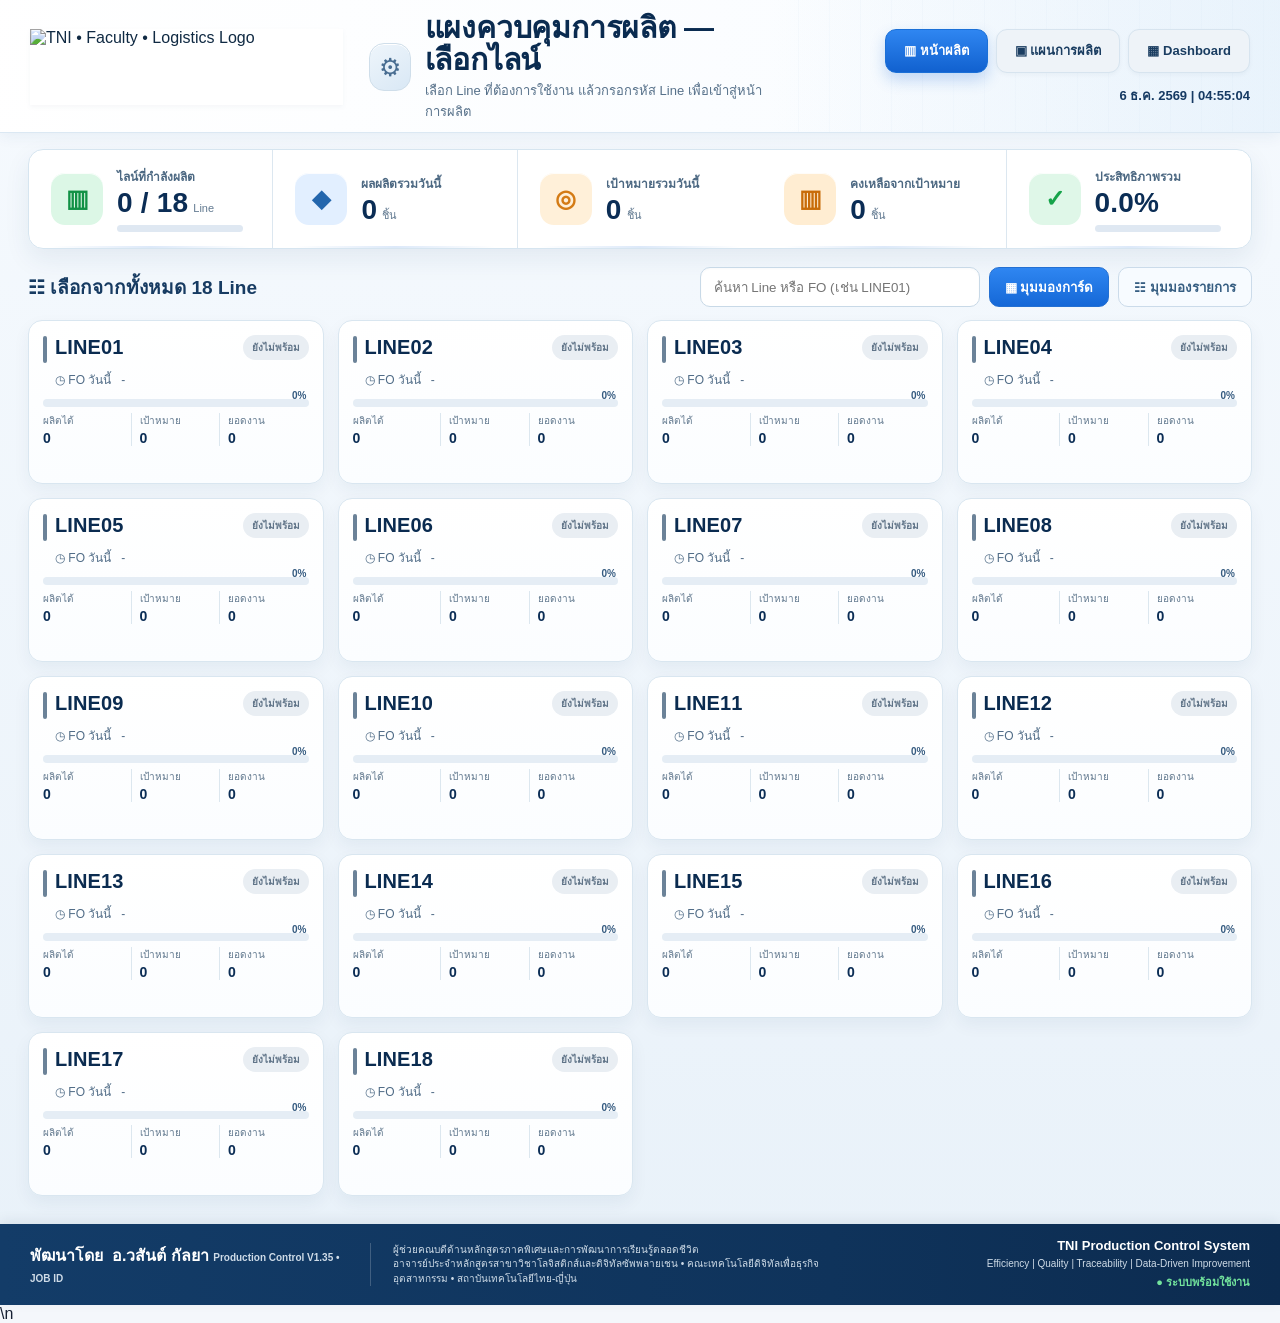
==== commit 30261669: "Restore exact known-good full V1.35 index" ====
--- a/index.html
+++ b/index.html
@@ -1611,7 +1611,7 @@
           <button id="unlockPlannerBtn" class="primary">เพิ่ม / แก้ไขแผน 🔒</button>
           <button id="addPlanRowBtn" class="secondary app-hidden">+ เพิ่มแถว</button>
           <button id="lockPlannerBtn" class="secondary app-hidden">ล็อกการแก้ไข</button>
-          <input id="planExcelFileInput" type="file" accept=".xlsx,.xls,.xlsm,.xlsb,.xlt,.xltx,.xltm,.xml,.csv,.ods,.fods,.txt,.prn,.dif,.slk,.sylk,.dbf,.wk1,.wk3,.wk4,.wks,.123,application/vnd.ms-excel,application/vnd.openxmlformats-officedocument.spreadsheetml.sheet,application/vnd.ms-excel.sheet.macroEnabled.12,application/vnd.ms-excel.sheet.binary.macroEnabled.12,text/csv,application/xml,text/xml" class="app-hidden">
+          <input id="planExcelFileInput" type="file" accept=".xlsx,.xls,.csv" class="app-hidden">
         </div>
       </div>
       
@@ -2611,35 +2611,18 @@
 
 function appendProductionLog(type,source,rowKey){
   const [productionDate,timeSlot]=String(rowKey||"|").split("|");
-  const activeJobId=currentJobId();
-  const planItem=PLAN_MASTER.find(r=>
-    normalizeJobKey(r.jobId)===normalizeJobKey(activeJobId)
-  )||{};
-  const formValue=(id)=>document.getElementById(id)?.value||"";
-  const productionFo=
-    planItem.productionFo||planItem.fo||
-    formValue("productionFoField")||formValue("fo");
-
   const item={
     seq:PRODUCTION_LOG.length+1,
     dateTime:localDateTimeText(),
     productionDate:productionDate||"",
-    jobId:planItem.jobId||activeJobId||"",
-    masterFo:planItem.masterFo||formValue("masterFoField")||"",
-    productionFo:productionFo||"",
-    fo:productionFo||"",
-    style:planItem.style||formValue("style")||"",
-    color:planItem.color||formValue("color")||"",
-    process:planItem.process||formValue("processField")||"",
-    size:planItem.size||formValue("sizeField")||"",
-    line:ACTIVE_LINE||planItem.line||"",
-    planLine:planItem.line||"",
-    jobQty:planItem.jobQty||formValue("jobQtyField")||"",
-    sam:planItem.sam||formValue("sam")||"",
-    eff:(planItem.eff!==undefined && String(planItem.eff).trim()!=="")
-      ? planItem.eff : formValue("eff"),
-    masterOrderQty:planItem.orderQty||formValue("orderQty")||"",
-    orderQty:planItem.orderQty||formValue("orderQty")||"",
+    line:ACTIVE_LINE||"",
+    jobId:currentJobId(),
+    masterFo:document.getElementById("masterFoField")?.value||"",
+    productionFo:document.getElementById("productionFoField")?.value||document.getElementById("fo")?.value||"",
+    size:document.getElementById("sizeField")?.value||"",
+    fo:document.getElementById("fo")?.value||"",
+    style:document.getElementById("style")?.value||"",
+    color:document.getElementById("color")?.value||"",
     timeSlot:timeSlot||"",
     type:String(type||"").toUpperCase(),
     qty:1,
@@ -4062,20 +4045,19 @@
   try{
     const ext=(file.name.split(".").pop()||"").toLowerCase();
 
-    if(["csv","txt","prn"].includes(ext)){
+    if(ext==="csv"){
       const text=await file.text();
       validateAndImportPlanRows(parseCsvText(text));
       return;
     }
 
+    if(!["xlsx","xls"].includes(ext)){
+      throw new Error("รองรับเฉพาะ .xlsx, .xls และ .csv");
+    }
+
     const XLSX=await loadSheetJs();
     const buffer=await file.arrayBuffer();
-    let wb;
-    try{
-      wb=XLSX.read(buffer,{type:"array",cellDates:true,cellText:false});
-    }catch(readErr){
-      throw new Error(`อ่านไฟล์ ${file.name} ไม่สำเร็จ: ไฟล์อาจเสียหาย เข้ารหัสด้วยรหัสผ่าน หรือไม่ใช่ Spreadsheet ที่รองรับ`);
-    }
+    const wb=XLSX.read(buffer,{type:"array"});
     const firstSheet=wb.SheetNames[0];
     if(!firstSheet) throw new Error("ไม่พบ Sheet ในไฟล์");
 
@@ -5587,84 +5569,133 @@
 </script>
 
 <script>
-/* ===== MASTER SOURCE DASHBOARD LOG BRIDGE ===== */
+/* =========================================================
+   DASHBOARD LOG BRIDGE — additive only
+   Source UI/logic remains Production Control V1.35 JOB ID.
+   ========================================================= */
 (function(){
-  const LOG_KEY='production_control_dashboard_log_v1';
-  const META_KEY='production_control_dashboard_meta_v1';
-
-  function keyOf(x,i){
-    return String(x?.eventId||'').trim() ||
-      [x?.line,x?.seq,x?.dateTime,x?.jobId,x?.type,x?.qty,i].join('|');
-  }
-
-  function publishMasterLog(){
+  const DASHBOARD_LOG_KEY = 'production_control_dashboard_log_v1';
+  const DASHBOARD_META_KEY = 'production_control_dashboard_meta_v1';
+
+  function readSaved(){
     try{
-      let old=[];
-      try{ old=JSON.parse(localStorage.getItem(LOG_KEY)||'[]'); }catch(e){}
-      if(!Array.isArray(old)) old=[];
-
-      const current=[];
-      if(typeof LINE_WORKSPACES!=='undefined'){
+      const x = JSON.parse(localStorage.getItem(DASHBOARD_LOG_KEY) || '[]');
+      return Array.isArray(x) ? x : [];
+    }catch(e){ return []; }
+  }
+
+  function eventKey(x, fallback=''){
+    const id = String(x && x.eventId || '').trim();
+    if(id) return id;
+    return [
+      x && x.line || '', x && x.seq || '', x && x.dateTime || '',
+      x && x.productionDate || '', x && (x.productionFo || x.fo || '') || '',
+      x && x.type || '', x && x.qty || '', fallback
+    ].join('|');
+  }
+
+  function mergeLogs(existing, current){
+    const map = new Map();
+    (existing || []).forEach((x,i)=>map.set(eventKey(x,'old'+i), x));
+    (current || []).forEach((x,i)=>map.set(eventKey(x,'new'+i), x));
+    return Array.from(map.values()).sort((a,b)=>{
+      const ma = String(a && a.eventId || '').match(/^EVT-(\d+)-/);
+      const mb = String(b && b.eventId || '').match(/^EVT-(\d+)-/);
+      if(ma && mb) return Number(ma[1]) - Number(mb[1]);
+      return Number(a && a.seq || 0) - Number(b && b.seq || 0);
+    });
+  }
+
+  function collectCurrentLogs(){
+    const rows = [];
+    try{
+      if(typeof LINE_WORKSPACES !== 'undefined'){
         Object.keys(LINE_WORKSPACES).forEach(line=>{
-          const w=LINE_WORKSPACES[line]||{};
-          (w.productionLog||[]).forEach(x=>current.push({...x,line:x.line||line}));
+          const w = LINE_WORKSPACES[line] || {};
+          (w.productionLog || []).forEach(x=>rows.push({...x, line:x.line || line}));
         });
       }
-      if(typeof PRODUCTION_LOG!=='undefined' && Array.isArray(PRODUCTION_LOG)){
-        PRODUCTION_LOG.forEach(x=>current.push({...x,line:x.line||(typeof ACTIVE_LINE!=='undefined'?ACTIVE_LINE:'')}));
+      if(typeof PRODUCTION_LOG !== 'undefined' && Array.isArray(PRODUCTION_LOG)){
+        PRODUCTION_LOG.forEach(x=>rows.push({...x, line:x.line || (typeof ACTIVE_LINE !== 'undefined' ? ACTIVE_LINE : '')}));
       }
-
-      const map=new Map();
-      old.forEach((x,i)=>map.set(keyOf(x,'o'+i),x));
-      current.forEach((x,i)=>map.set(keyOf(x,'n'+i),x));
-      const merged=[...map.values()];
-
-      localStorage.setItem(LOG_KEY,JSON.stringify(merged));
-      localStorage.setItem(META_KEY,JSON.stringify({
-        updatedAt:new Date().toISOString(),
-        records:merged.length,
-        source:'Production Control V1.35 JOB ID / PLAN_MASTER'
+    }catch(e){ console.warn('[DashboardLogBridge] collect', e); }
+    return rows;
+  }
+
+  function publishDashboardLog(){
+    try{
+      const merged = mergeLogs(readSaved(), collectCurrentLogs());
+      localStorage.setItem(DASHBOARD_LOG_KEY, JSON.stringify(merged));
+      localStorage.setItem(DASHBOARD_META_KEY, JSON.stringify({
+        updatedAt: new Date().toISOString(),
+        records: merged.length,
+        source: 'Production Control V1.35 JOB ID'
       }));
       return merged.length;
     }catch(e){
-      console.warn('Dashboard log bridge',e);
+      console.warn('[DashboardLogBridge] publish', e);
       return 0;
     }
   }
 
-  function addDashboardButton(){
+  function addDashboardNav(){
     document.querySelectorAll('.main-nav').forEach(nav=>{
-      if(nav.querySelector('.dashboard-master-btn')) return;
-      const b=document.createElement('button');
-      b.type='button';
-      b.className='dashboard-master-btn';
-      b.textContent='▦ Dashboard';
-      b.onclick=()=>{
-        publishMasterLog();
-        location.href='dashboard.html';
+      if(nav.querySelector('.dashboard-link-btn')) return;
+      const btn = document.createElement('button');
+      btn.type = 'button';
+      btn.className = 'dashboard-link-btn';
+      btn.textContent = '▦ Dashboard';
+      btn.title = 'เปิด Executive Production Dashboard';
+      btn.addEventListener('click', ()=>{
+        publishDashboardLog();
+        location.href = 'dashboard.html';
+      });
+      nav.appendChild(btn);
+    });
+  }
+
+  function wirePublishers(){
+    if(typeof appendProductionLog === 'function' && !appendProductionLog.__dashboardWrapped){
+      const originalAppendProductionLog = appendProductionLog;
+      const wrappedAppendProductionLog = function(){
+        const result = originalAppendProductionLog.apply(this, arguments);
+        publishDashboardLog();
+        return result;
       };
-      nav.appendChild(b);
-    });
-  }
-
-  const boot=()=>{
-    addDashboardButton();
-    publishMasterLog();
-    window.MASTER_SOURCE_DASHBOARD_LOG={
-      publish:publishMasterLog,
-      logKey:LOG_KEY,
-      metaKey:META_KEY
+      wrappedAppendProductionLog.__dashboardWrapped = true;
+      appendProductionLog = wrappedAppendProductionLog;
+    }
+
+    if(typeof captureCurrentLineWorkspace === 'function' && !captureCurrentLineWorkspace.__dashboardWrapped){
+      const originalCaptureCurrentLineWorkspace = captureCurrentLineWorkspace;
+      const wrappedCaptureCurrentLineWorkspace = function(){
+        const result = originalCaptureCurrentLineWorkspace.apply(this, arguments);
+        publishDashboardLog();
+        return result;
+      };
+      wrappedCaptureCurrentLineWorkspace.__dashboardWrapped = true;
+      captureCurrentLineWorkspace = wrappedCaptureCurrentLineWorkspace;
+    }
+  }
+
+  function bootDashboardBridge(){
+    addDashboardNav();
+    wirePublishers();
+    publishDashboardLog();
+    window.PRODUCTION_DASHBOARD_LOG_BRIDGE = {
+      publish: publishDashboardLog,
+      logKey: DASHBOARD_LOG_KEY,
+      metaKey: DASHBOARD_META_KEY
     };
-  };
-
-  if(document.readyState==='loading'){
-    document.addEventListener('DOMContentLoaded',boot);
+  }
+
+  if(document.readyState === 'loading'){
+    document.addEventListener('DOMContentLoaded', bootDashboardBridge);
   }else{
-    boot();
-  }
-  window.addEventListener('beforeunload',publishMasterLog);
+    bootDashboardBridge();
+  }
+  window.addEventListener('beforeunload', publishDashboardLog);
 })();
 </script>
-
-</body>
+\n</body>
 </html>
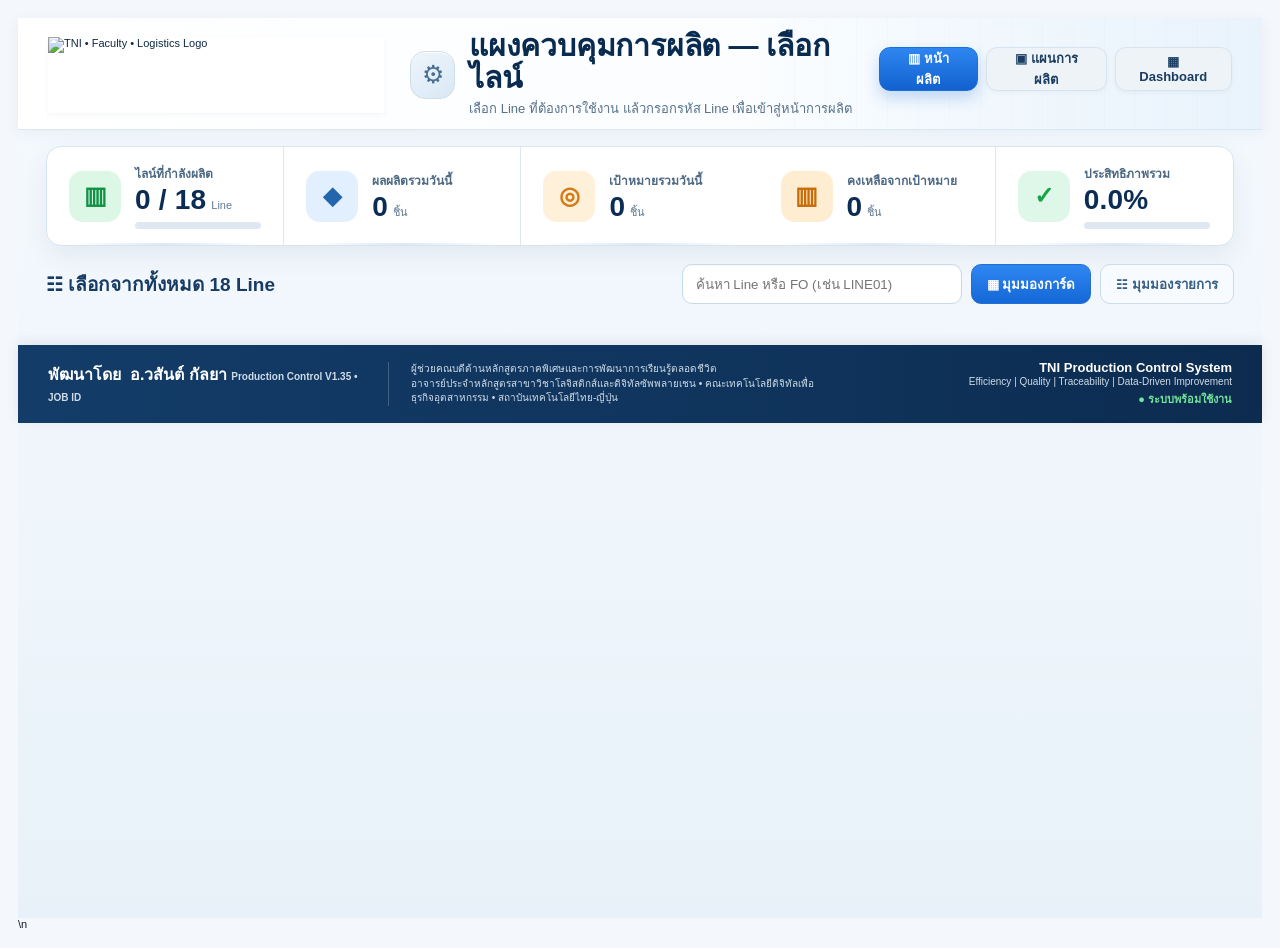
==== commit a55bd051: "Add Clear FO button without removing production logs" ====
--- a/index.html
+++ b/index.html
@@ -1608,6 +1608,7 @@
         <div style="display:flex;gap:8px;flex-wrap:wrap">
           <button id="importPlanExcelBtn" class="export-excel">โหลดแผนจาก Excel 🔒</button>
           <button id="downloadPlanTemplateBtn" class="secondary">ดาวน์โหลด Template Excel</button>
+          <button id="clearPlanFoBtn" type="button" style="background:#dc2626;color:#fff">เคลียร์ FO ทั้งหมด 🔒</button>
           <button id="unlockPlannerBtn" class="primary">เพิ่ม / แก้ไขแผน 🔒</button>
           <button id="addPlanRowBtn" class="secondary app-hidden">+ เพิ่มแถว</button>
           <button id="lockPlannerBtn" class="secondary app-hidden">ล็อกการแก้ไข</button>
@@ -2933,7 +2934,61 @@
     ${htmlTableFromRows("Daily Summary",summary)}
     ${htmlTableFromRows("Production Board",board)}
     ${htmlTableFromRows("Transaction Log",logs)}
-  </body>
+  
+<script>
+/* CLEAR PLAN FO PATCH V1 */
+(function(){
+  function clearAllPlanFo(){
+    const pin=prompt("กรอกรหัส Planner เพื่อเคลียร์ FO ทั้งหมด");
+    if(pin===null) return;
+    if(pin!==PLANNER_PIN){
+      alert("รหัสไม่ถูกต้อง");
+      return;
+    }
+
+    const realRows=PLAN_MASTER.filter(rowHasPlanContent).length;
+    if(!confirm(
+      `ยืนยันเคลียร์ FO ทั้งหมด ${realRows} รายการ?\n\n`+
+      `• ล้างเฉพาะ Production Plan Master\n`+
+      `• ไม่ลบ Production Log / ประวัติการผลิต\n`+
+      `• หลังเคลียร์สามารถโหลดแผนใหม่ได้ทันที`
+    )) return;
+
+    PLAN_MASTER.length=0;
+    if(typeof ensurePlanMinRows==='function') ensurePlanMinRows();
+    if(typeof renderPlanTable==='function') renderPlanTable();
+    if(typeof refreshFoOptions==='function') refreshFoOptions();
+
+    const foSelect=document.getElementById('foSelect');
+    if(foSelect) foSelect.value='';
+
+    if(typeof recordAudit==='function'){
+      recordAudit('CLEAR_PLAN_FO',`เคลียร์ Production Plan Master ${realRows} รายการ`);
+    }
+    if(typeof setPlanImportStatus==='function'){
+      setPlanImportStatus(`เคลียร์ FO สำเร็จ ${realRows} รายการ • Production Log ยังอยู่`,'success');
+    }
+
+    alert(`เคลียร์ FO สำเร็จ ${realRows} รายการ\nProduction Log ยังอยู่`);
+  }
+
+  function bindClearFo(){
+    const btn=document.getElementById('clearPlanFoBtn');
+    if(btn && !btn.dataset.boundClearFo){
+      btn.dataset.boundClearFo='1';
+      btn.addEventListener('click',clearAllPlanFo);
+    }
+  }
+
+  if(document.readyState==='loading'){
+    document.addEventListener('DOMContentLoaded',bindClearFo);
+  }else{
+    bindClearFo();
+  }
+})();
+</script>
+
+</body>
   </html>`;
 
   const fo=safeFilePart(document.getElementById("fo")?.value||"FO");
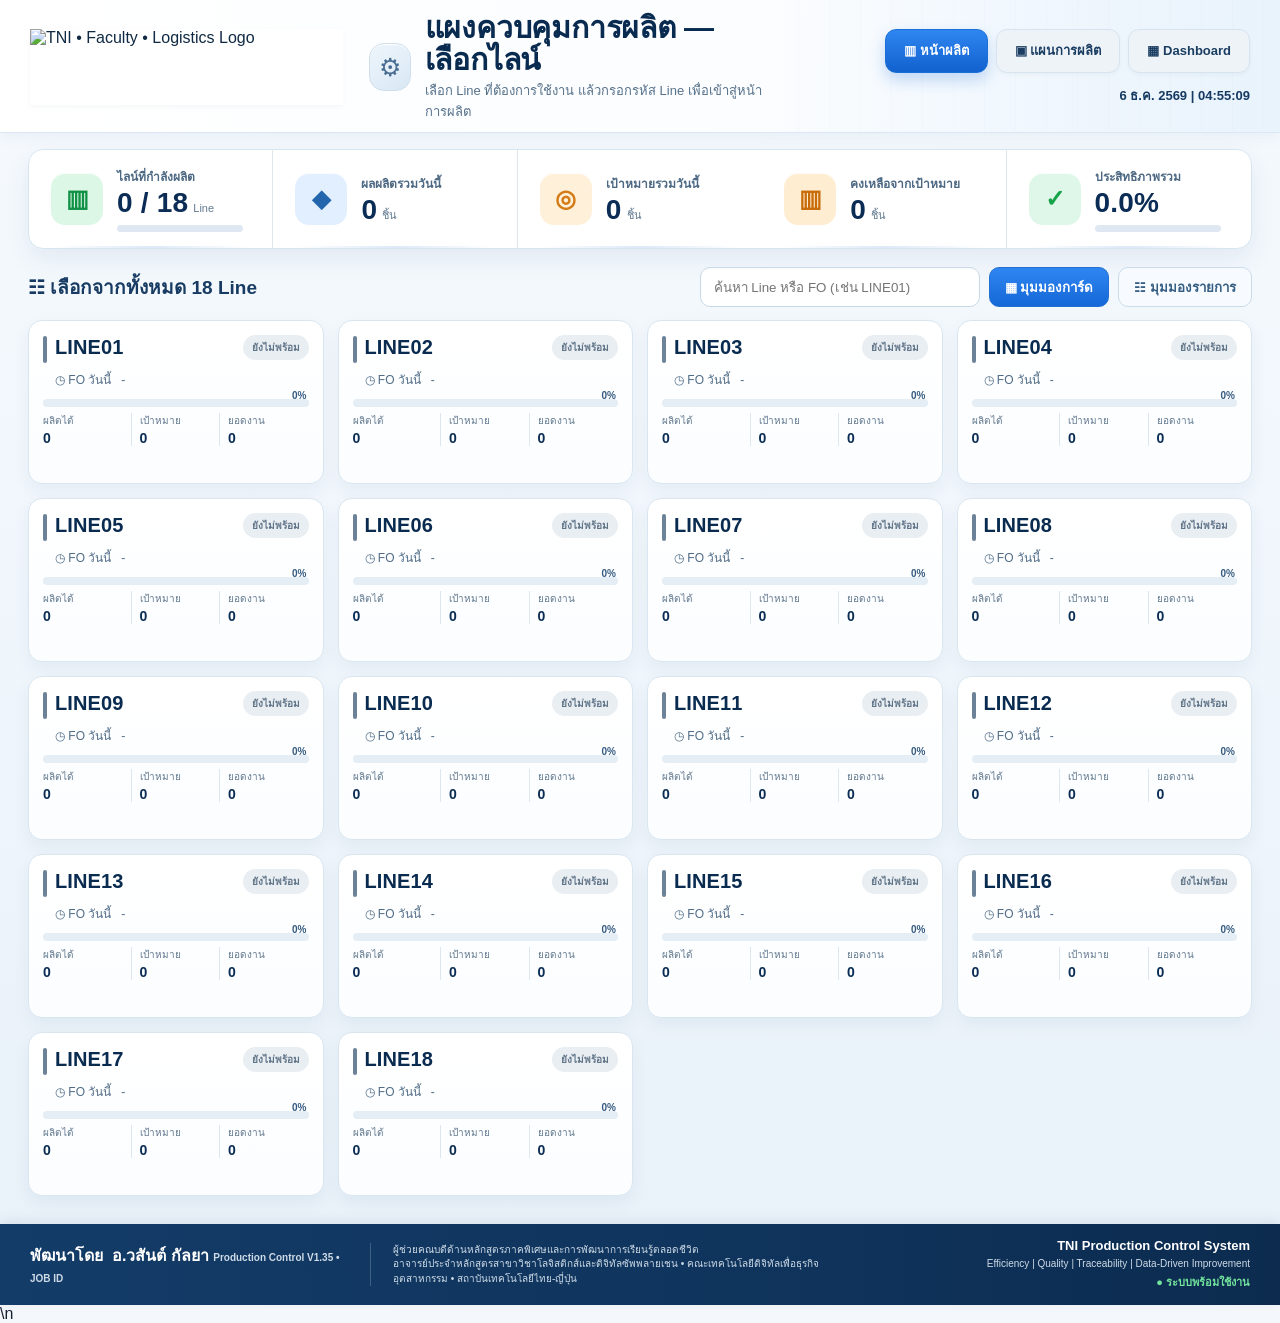
==== commit c26b002d: "Fix Clear FO button binding without removing production logs" ====
--- a/index.html
+++ b/index.html
@@ -2935,59 +2935,6 @@
     ${htmlTableFromRows("Production Board",board)}
     ${htmlTableFromRows("Transaction Log",logs)}
   
-<script>
-/* CLEAR PLAN FO PATCH V1 */
-(function(){
-  function clearAllPlanFo(){
-    const pin=prompt("กรอกรหัส Planner เพื่อเคลียร์ FO ทั้งหมด");
-    if(pin===null) return;
-    if(pin!==PLANNER_PIN){
-      alert("รหัสไม่ถูกต้อง");
-      return;
-    }
-
-    const realRows=PLAN_MASTER.filter(rowHasPlanContent).length;
-    if(!confirm(
-      `ยืนยันเคลียร์ FO ทั้งหมด ${realRows} รายการ?\n\n`+
-      `• ล้างเฉพาะ Production Plan Master\n`+
-      `• ไม่ลบ Production Log / ประวัติการผลิต\n`+
-      `• หลังเคลียร์สามารถโหลดแผนใหม่ได้ทันที`
-    )) return;
-
-    PLAN_MASTER.length=0;
-    if(typeof ensurePlanMinRows==='function') ensurePlanMinRows();
-    if(typeof renderPlanTable==='function') renderPlanTable();
-    if(typeof refreshFoOptions==='function') refreshFoOptions();
-
-    const foSelect=document.getElementById('foSelect');
-    if(foSelect) foSelect.value='';
-
-    if(typeof recordAudit==='function'){
-      recordAudit('CLEAR_PLAN_FO',`เคลียร์ Production Plan Master ${realRows} รายการ`);
-    }
-    if(typeof setPlanImportStatus==='function'){
-      setPlanImportStatus(`เคลียร์ FO สำเร็จ ${realRows} รายการ • Production Log ยังอยู่`,'success');
-    }
-
-    alert(`เคลียร์ FO สำเร็จ ${realRows} รายการ\nProduction Log ยังอยู่`);
-  }
-
-  function bindClearFo(){
-    const btn=document.getElementById('clearPlanFoBtn');
-    if(btn && !btn.dataset.boundClearFo){
-      btn.dataset.boundClearFo='1';
-      btn.addEventListener('click',clearAllPlanFo);
-    }
-  }
-
-  if(document.readyState==='loading'){
-    document.addEventListener('DOMContentLoaded',bindClearFo);
-  }else{
-    bindClearFo();
-  }
-})();
-</script>
-
 </body>
   </html>`;
 
@@ -5752,5 +5699,59 @@
   window.addEventListener('beforeunload', publishDashboardLog);
 })();
 </script>
-\n</body>
+\n
+<script>
+/* CLEAR PLAN FO PATCH V1 */
+(function(){
+  function clearAllPlanFo(){
+    const pin=prompt("กรอกรหัส Planner เพื่อเคลียร์ FO ทั้งหมด");
+    if(pin===null) return;
+    if(pin!==PLANNER_PIN){
+      alert("รหัสไม่ถูกต้อง");
+      return;
+    }
+
+    const realRows=PLAN_MASTER.filter(rowHasPlanContent).length;
+    if(!confirm(
+      `ยืนยันเคลียร์ FO ทั้งหมด ${realRows} รายการ?\n\n`+
+      `• ล้างเฉพาะ Production Plan Master\n`+
+      `• ไม่ลบ Production Log / ประวัติการผลิต\n`+
+      `• หลังเคลียร์สามารถโหลดแผนใหม่ได้ทันที`
+    )) return;
+
+    PLAN_MASTER.length=0;
+    if(typeof ensurePlanMinRows==='function') ensurePlanMinRows();
+    if(typeof renderPlanTable==='function') renderPlanTable();
+    if(typeof refreshFoOptions==='function') refreshFoOptions();
+
+    const foSelect=document.getElementById('foSelect');
+    if(foSelect) foSelect.value='';
+
+    if(typeof recordAudit==='function'){
+      recordAudit('CLEAR_PLAN_FO',`เคลียร์ Production Plan Master ${realRows} รายการ`);
+    }
+    if(typeof setPlanImportStatus==='function'){
+      setPlanImportStatus(`เคลียร์ FO สำเร็จ ${realRows} รายการ • Production Log ยังอยู่`,'success');
+    }
+
+    alert(`เคลียร์ FO สำเร็จ ${realRows} รายการ\nProduction Log ยังอยู่`);
+  }
+
+  function bindClearFo(){
+    const btn=document.getElementById('clearPlanFoBtn');
+    if(btn && !btn.dataset.boundClearFo){
+      btn.dataset.boundClearFo='1';
+      btn.addEventListener('click',clearAllPlanFo);
+    }
+  }
+
+  if(document.readyState==='loading'){
+    document.addEventListener('DOMContentLoaded',bindClearFo);
+  }else{
+    bindClearFo();
+  }
+})();
+</script>
+
+</body>
 </html>
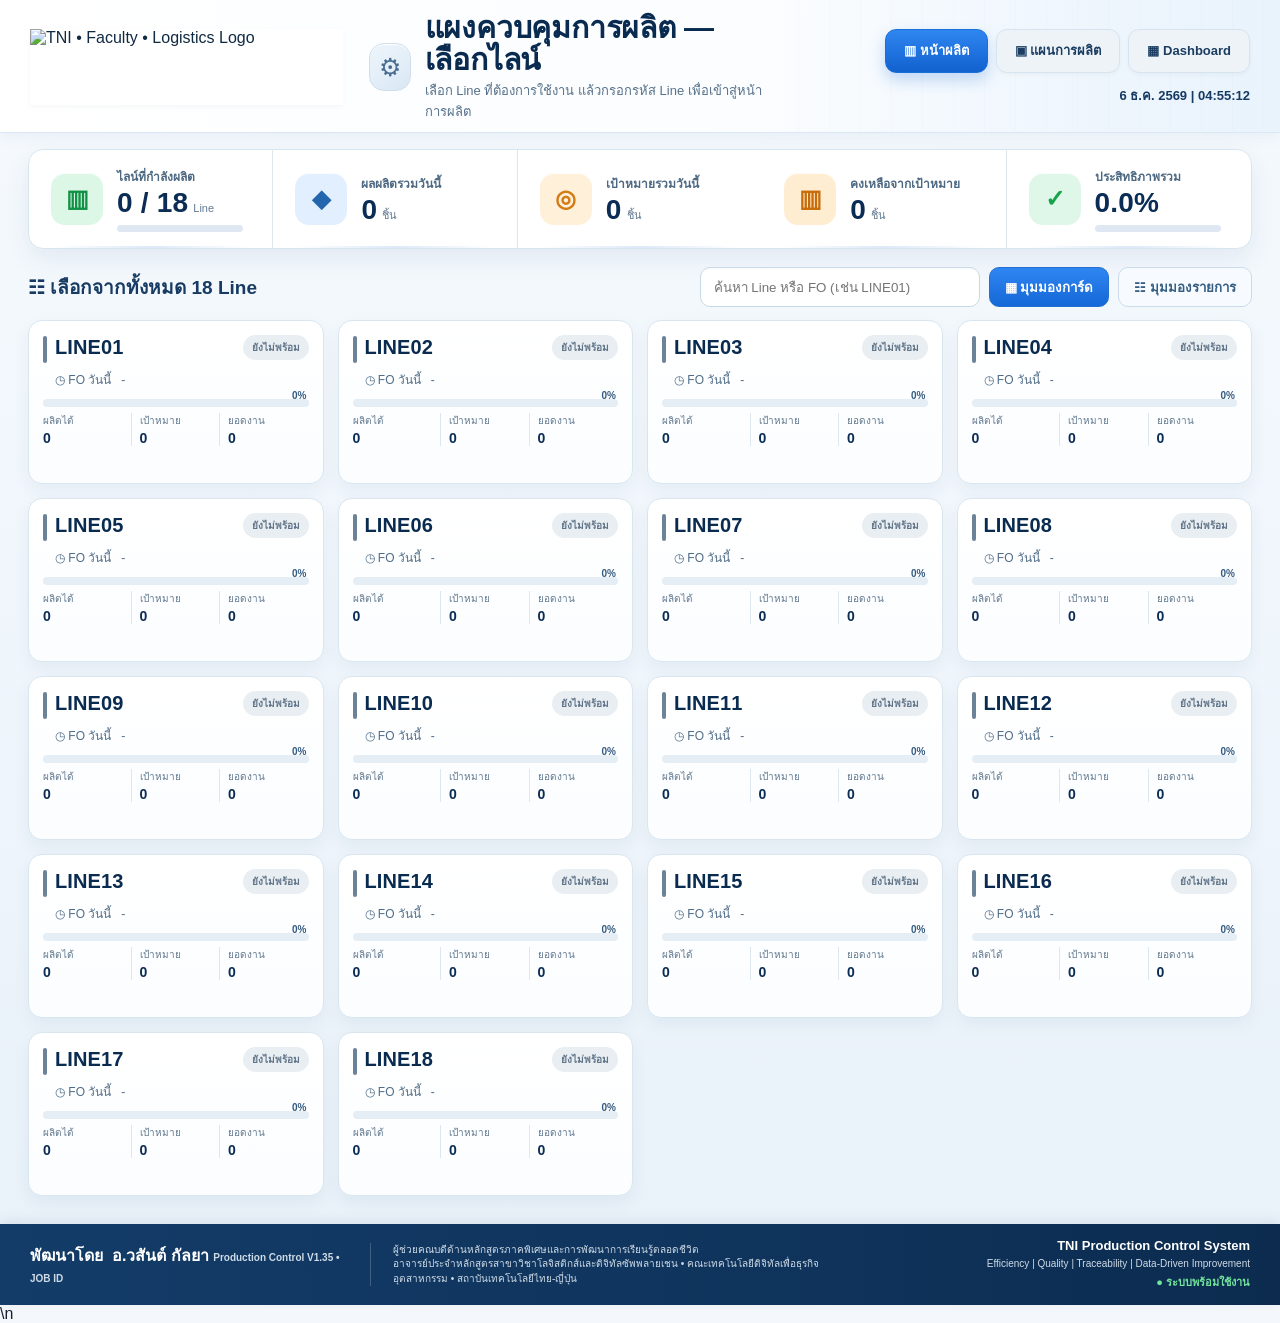
==== commit b0fc77ce: "Keep cleared FO rows truly blank" ====
--- a/index.html
+++ b/index.html
@@ -3897,7 +3897,7 @@
 ];
 
 while(PLAN_MASTER.length<33){
-  PLAN_MASTER.push({seq:PLAN_MASTER.length+1,jobId:"",masterFo:"",productionFo:"",fo:"",style:"",color:"",process:"Sewing",size:"",line:"",jobQty:"",sam:"",eff:"40",orderQty:""});
+  PLAN_MASTER.push({seq:PLAN_MASTER.length+1,jobId:"",masterFo:"",productionFo:"",fo:"",style:"",color:"",process:"",size:"",line:"",jobQty:"",sam:"",eff:"",orderQty:""});
 }
 
 
@@ -4187,7 +4187,7 @@
 }
 
 function blankPlanRow(){
-  return {seq:0,jobId:"",masterFo:"",productionFo:"",fo:"",style:"",color:"",process:"Sewing",size:"",line:"",jobQty:"",sam:"",eff:"40",orderQty:""};
+  return {seq:0,jobId:"",masterFo:"",productionFo:"",fo:"",style:"",color:"",process:"",size:"",line:"",jobQty:"",sam:"",eff:"",orderQty:""};
 }
 
 function renumberPlanMaster(){
@@ -4256,7 +4256,11 @@
 
 function renderPlanTable(){
   const body=document.getElementById("planTableBody"); if(!body)return;
-  PLAN_MASTER.forEach((r,i)=>ensurePlanJobId(r,i+1));
+  PLAN_MASTER.forEach((r,i)=>{
+    const hasRealPlanData=[r.jobId,r.masterFo,r.productionFo,r.fo,r.style,r.color,r.line,r.jobQty,r.sam,r.orderQty]
+      .some(v=>cellText(v)!=="");
+    if(hasRealPlanData) ensurePlanJobId(r,i+1);
+  });
   body.innerHTML=PLAN_MASTER.map((r,i)=>`
     <tr>
       <td><input data-i="${i}" data-k="jobId" value="${esc(r.jobId||"")}" ${PLANNER_EDIT?"":"readonly"}></td>
@@ -4264,7 +4268,7 @@
       <td><input data-i="${i}" data-k="productionFo" value="${esc(r.productionFo||r.fo||"")}" ${PLANNER_EDIT?"":"readonly"}></td>
       <td><input data-i="${i}" data-k="style" value="${esc(r.style||"")}" ${PLANNER_EDIT?"":"readonly"}></td>
       <td><input data-i="${i}" data-k="color" value="${esc(r.color||"")}" ${PLANNER_EDIT?"":"readonly"}></td>
-      <td><input data-i="${i}" data-k="process" value="${esc(r.process||"Sewing")}" ${PLANNER_EDIT?"":"readonly"}></td>
+      <td><input data-i="${i}" data-k="process" value="${esc(r.process||"")}" ${PLANNER_EDIT?"":"readonly"}></td>
       <td><input data-i="${i}" data-k="size" value="${esc(r.size||"")}" ${PLANNER_EDIT?"":"readonly"}></td>
       <td><input data-i="${i}" data-k="line" inputmode="numeric" maxlength="2" value="${esc(displayLineNumber(r.line||""))}" ${PLANNER_EDIT?"":"readonly"}></td>
       <td><input data-i="${i}" data-k="jobQty" type="text" value="${esc(r.jobQty??"")}" ${PLANNER_EDIT?"":"readonly"}></td>
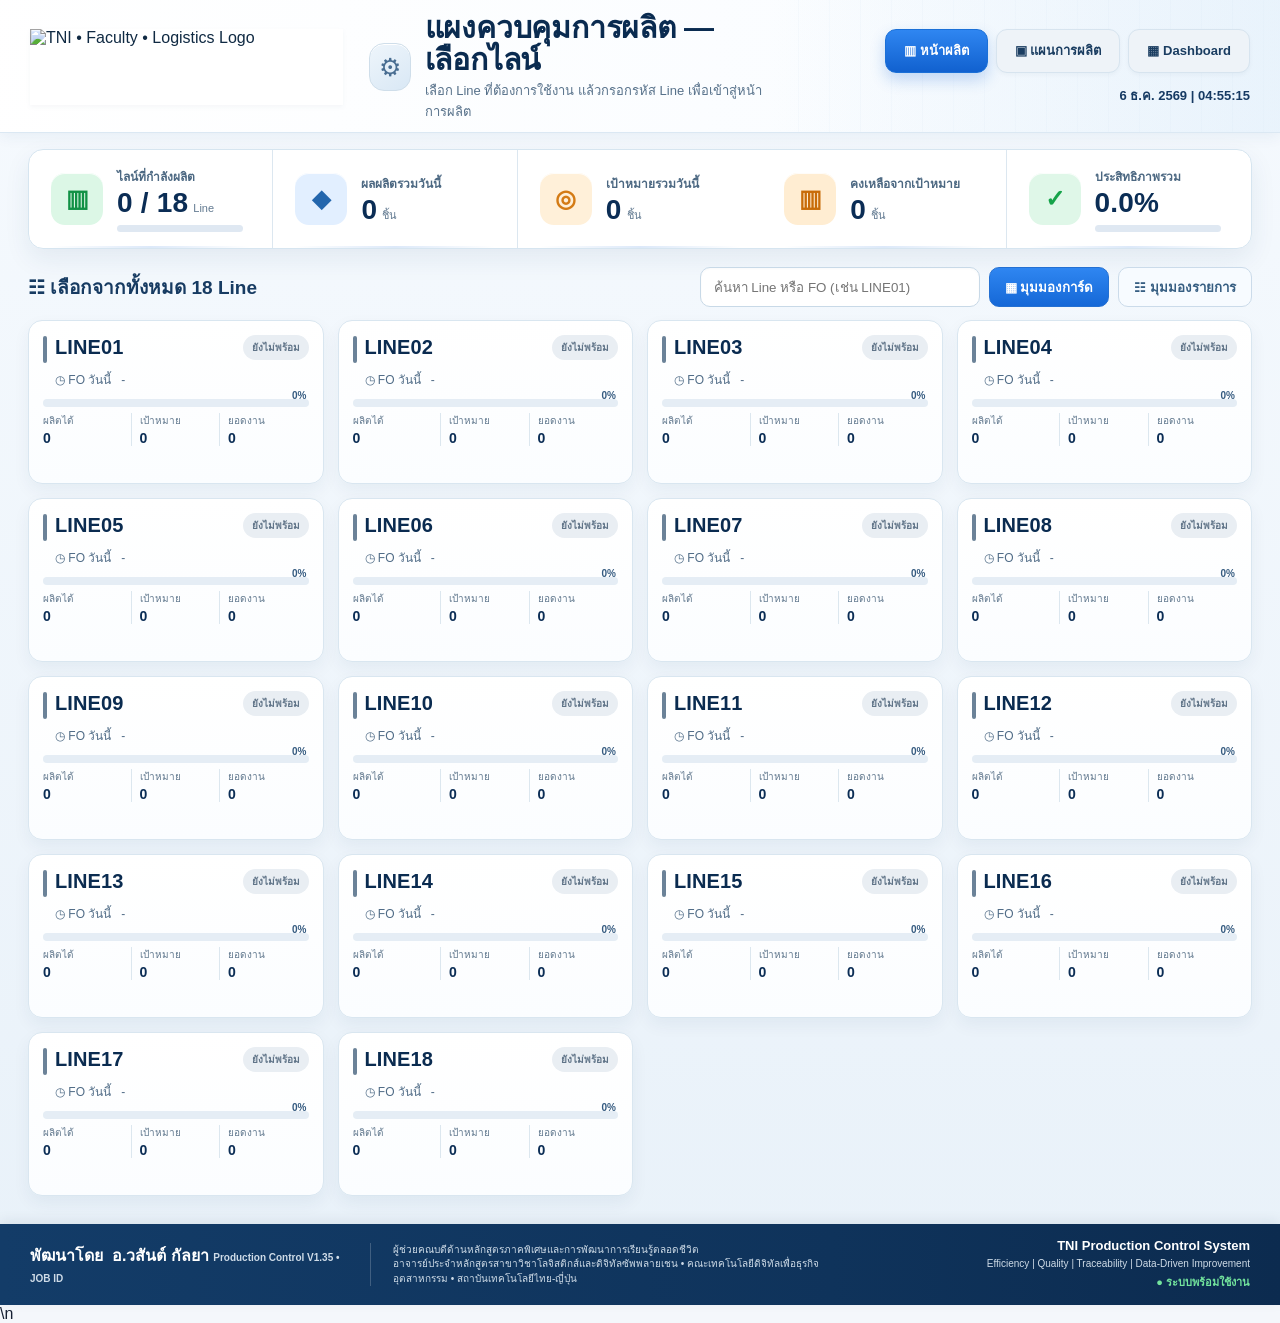
==== commit adbcffe4: "Clear FO leaves master table truly empty" ====
--- a/index.html
+++ b/index.html
@@ -5724,7 +5724,6 @@
     )) return;
 
     PLAN_MASTER.length=0;
-    if(typeof ensurePlanMinRows==='function') ensurePlanMinRows();
     if(typeof renderPlanTable==='function') renderPlanTable();
     if(typeof refreshFoOptions==='function') refreshFoOptions();
 
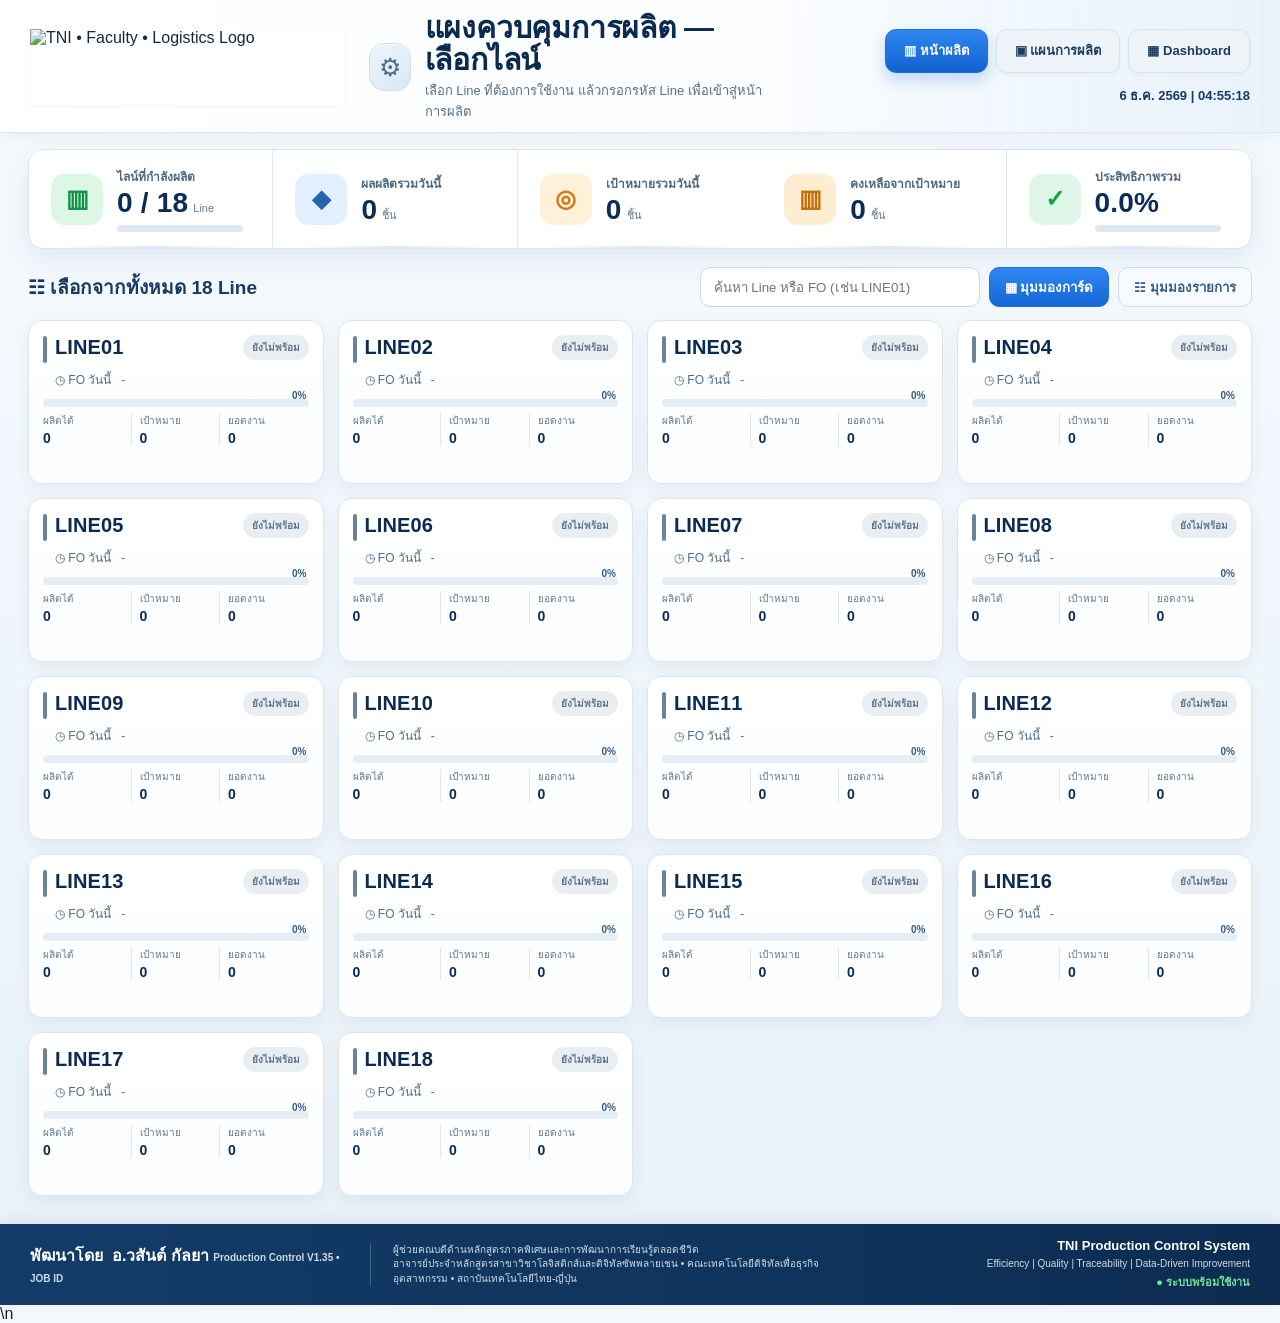
==== commit 664455b4: "Import all plan rows and auto-rename duplicate JOB IDs" ====
--- a/index.html
+++ b/index.html
@@ -1612,7 +1612,7 @@
           <button id="unlockPlannerBtn" class="primary">เพิ่ม / แก้ไขแผน 🔒</button>
           <button id="addPlanRowBtn" class="secondary app-hidden">+ เพิ่มแถว</button>
           <button id="lockPlannerBtn" class="secondary app-hidden">ล็อกการแก้ไข</button>
-          <input id="planExcelFileInput" type="file" accept=".xlsx,.xls,.csv" class="app-hidden">
+          <input id="planExcelFileInput" type="file" accept=".xlsx,.xls,.xlsm,.xlsb,.xlt,.xltx,.xltm,.xml,.csv,.ods,.fods,.txt,.prn,.dif,.slk,.sylk,.dbf,.wk1,.wk3,.wk4,.wks,.123" class="app-hidden">
         </div>
       </div>
       
@@ -3950,7 +3950,7 @@
 
   return {
     seq: find(["ลำดับ","no","no.","seq","sequence"]),
-    jobId: find(["job id","job_id","jobid","รหัสงานย่อย","รหัสงาน"]),
+    jobId: find(["job id","job_id","jobid","production code","production_code","productioncode","รหัสงานย่อย","รหัสงาน","รหัสผลิต"]),
     masterFo: find(["master fo","master_fo","parent fo","fo ตัวแม่"]),
     productionFo: find(["production fo","production_fo","child fo","fo ผลิต"]),
     fo: find(["fo","fo no","fo number"]),
@@ -3977,21 +3977,31 @@
     const r=rows[i]||[];
     if(!rowHasAnyCell(r)) continue;
     const item=rowFromMappedOrPlain(r,map,imported.length+1,useHeader);
-    if(!cellText(item.productionFo) && !cellText(item.masterFo)) continue;
     imported.push(ensurePlanJobId(item,imported.length+1));
   }
   if(!imported.length) throw new Error("ไม่พบแถวข้อมูลที่นำเข้าได้");
-  const duplicateIds=[]; const seen=new Set();
-  imported.forEach(r=>{ const k=normalizeJobKey(r.jobId); if(seen.has(k)) duplicateIds.push(r.jobId); seen.add(k); });
-  if(duplicateIds.length) throw new Error(`JOB ID ซ้ำในไฟล์: ${[...new Set(duplicateIds)].slice(0,5).join(", ")}`);
-  const ok=confirm(`พบ Production Job ${imported.length} งาน\nระบบจะใช้ JOB ID แยกงานตาม Size / Line\n\nต้องการนำเข้าใช่หรือไม่?`);
+  const usedJobIds=new Set();
+  let duplicateRenamed=0;
+  imported.forEach((r,i)=>{
+    const base=cellText(r.jobId)||generateJobId(r,i+1);
+    let candidate=base;
+    let n=1;
+    while(usedJobIds.has(normalizeJobKey(candidate))){
+      n++;
+      candidate=`${base}-${String(n).padStart(2,"0")}`;
+    }
+    if(candidate!==base) duplicateRenamed++;
+    r.jobId=candidate;
+    usedJobIds.add(normalizeJobKey(candidate));
+  });
+  const ok=confirm(`พบข้อมูล ${imported.length} แถว\nโหลดทุกแถวแบบ IMPORT ALL AS TEXT\nJOB ID ซ้ำจะเติมเลขท้ายให้อัตโนมัติ${duplicateRenamed?` (${duplicateRenamed} แถว)`:""}\n\nต้องการนำเข้าใช่หรือไม่?`);
   if(!ok) return false;
   PLAN_MASTER.length=0;
   imported.forEach((r,i)=>PLAN_MASTER.push({...ensurePlanJobId(r,i+1),seq:i+1}));
   ensurePlanMinRows();
   renderPlanTable(); refreshFoOptions();
   const mode=useHeader?"อ่านตามหัวตาราง":"อ่านตามคอลัมน์มาตรฐาน Planning Export";
-  const detail=`โหลดสำเร็จ ${imported.length} Production Job | ${mode} | JOB ID พร้อมใช้งาน`;
+  const detail=`โหลดสำเร็จทุกแถว ${imported.length} รายการ | IMPORT ALL AS TEXT | ${mode} | JOB ID พร้อมใช้งาน`;
   recordAudit("IMPORT_PLAN_JOB_ID",detail); setPlanImportStatus(detail,"success");
   return true;
 }
@@ -4047,19 +4057,21 @@
   try{
     const ext=(file.name.split(".").pop()||"").toLowerCase();
 
-    if(ext==="csv"){
+    if(["csv","txt","prn"].includes(ext)){
       const text=await file.text();
       validateAndImportPlanRows(parseCsvText(text));
       return;
     }
 
-    if(!["xlsx","xls"].includes(ext)){
-      throw new Error("รองรับเฉพาะ .xlsx, .xls และ .csv");
-    }
-
+    // IMPORT ALL: do not block by file extension. Let SheetJS detect supported spreadsheet formats.
     const XLSX=await loadSheetJs();
     const buffer=await file.arrayBuffer();
-    const wb=XLSX.read(buffer,{type:"array"});
+    let wb;
+    try{
+      wb=XLSX.read(buffer,{type:"array",cellDates:true});
+    }catch(readErr){
+      throw new Error(`อ่านไฟล์ ${file.name} ไม่สำเร็จ: ไฟล์อาจเสียหาย มีรหัสผ่าน หรือไม่ใช่ Spreadsheet ที่รองรับ`);
+    }
     const firstSheet=wb.SheetNames[0];
     if(!firstSheet) throw new Error("ไม่พบ Sheet ในไฟล์");
 
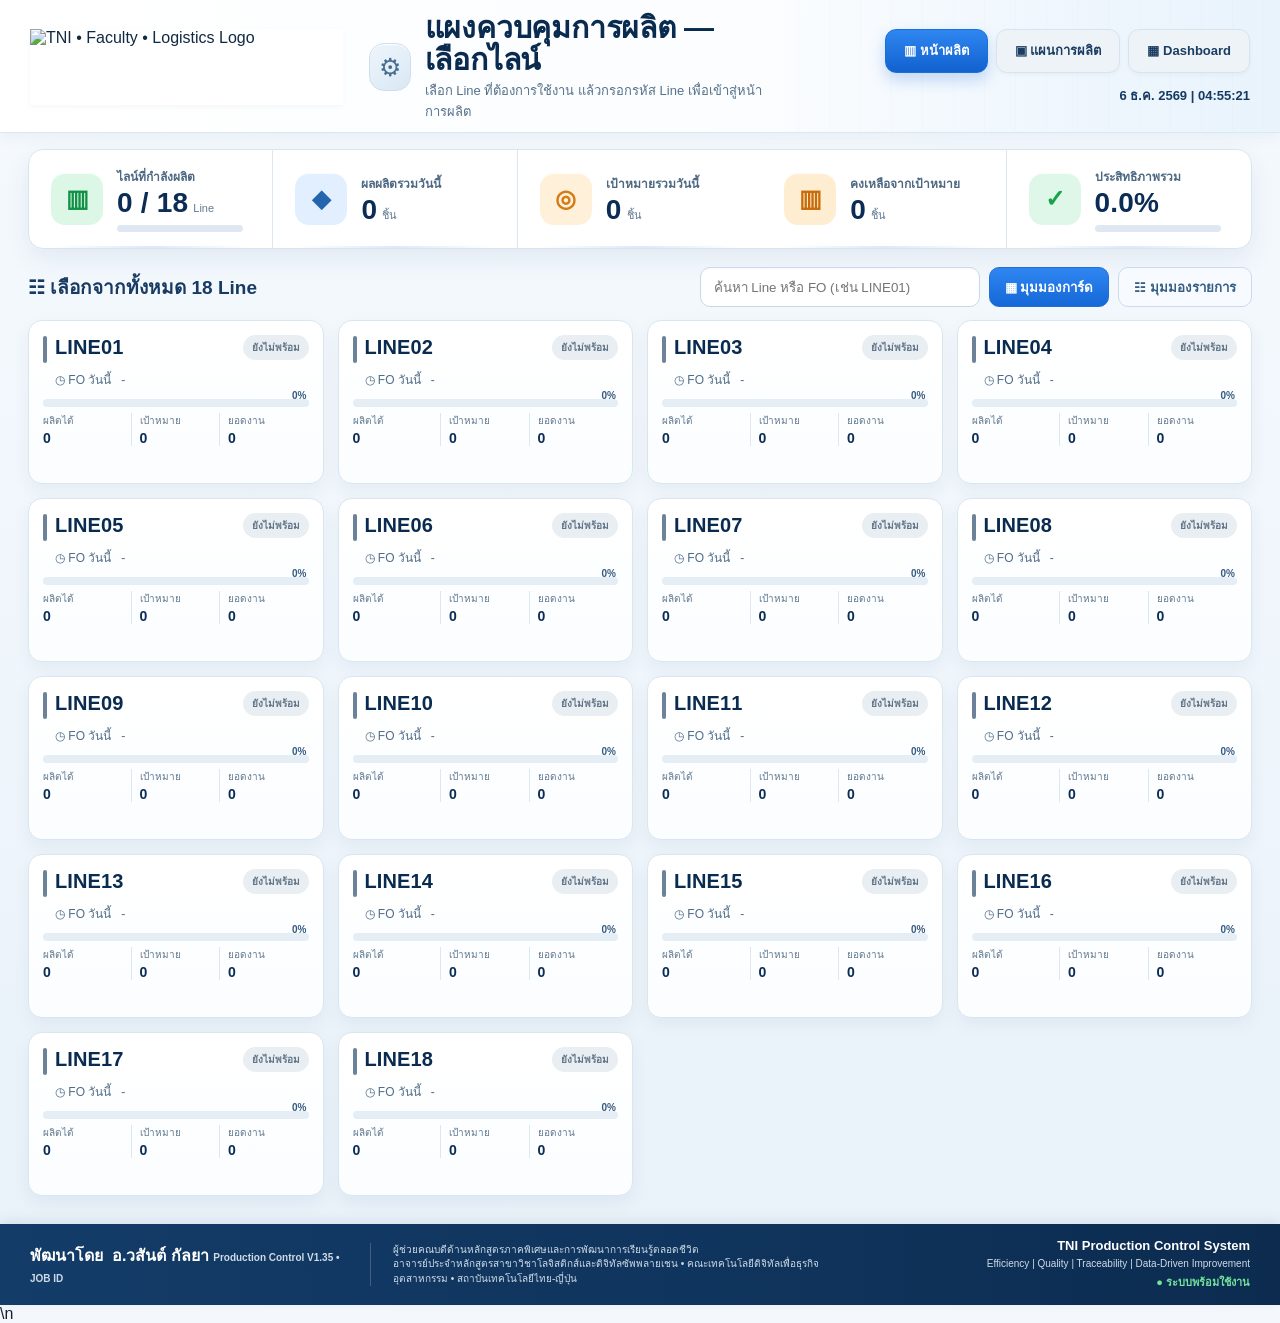
==== commit 6eb560d1: "Fix Clear FO reset without regenerating blank JOB IDs" ====
--- a/index.html
+++ b/index.html
@@ -1608,7 +1608,7 @@
         <div style="display:flex;gap:8px;flex-wrap:wrap">
           <button id="importPlanExcelBtn" class="export-excel">โหลดแผนจาก Excel 🔒</button>
           <button id="downloadPlanTemplateBtn" class="secondary">ดาวน์โหลด Template Excel</button>
-          <button id="clearPlanFoBtn" type="button" style="background:#dc2626;color:#fff">เคลียร์ FO ทั้งหมด 🔒</button>
+          <button id="clearPlanFoBtn" type="button" style="background:#dc2626;color:#fff">Reset / เคลียร์ FO 🔒</button>
           <button id="unlockPlannerBtn" class="primary">เพิ่ม / แก้ไขแผน 🔒</button>
           <button id="addPlanRowBtn" class="secondary app-hidden">+ เพิ่มแถว</button>
           <button id="lockPlannerBtn" class="secondary app-hidden">ล็อกการแก้ไข</button>
@@ -4137,7 +4137,15 @@
   row.process=cellText(row.process)||"Sewing";
   row.size=cellText(row.size)||"ไม่มี Size";
   row.jobQty=cellText(row.jobQty||row.qty||row.orderQty);
-  row.jobId=cellText(row.jobId)||generateJobId(row,seq);
+
+  const hasRealPlanData=[
+    row.masterFo,row.productionFo,row.fo,row.style,row.color,row.line,
+    row.jobQty,row.sam,row.orderQty,cellText(row.jobId)
+  ].some(v=>cellText(v)!=="");
+
+  row.jobId=hasRealPlanData
+    ? (cellText(row.jobId)||generateJobId(row,seq))
+    : "";
   return row;
 }
 function currentJobId(){
